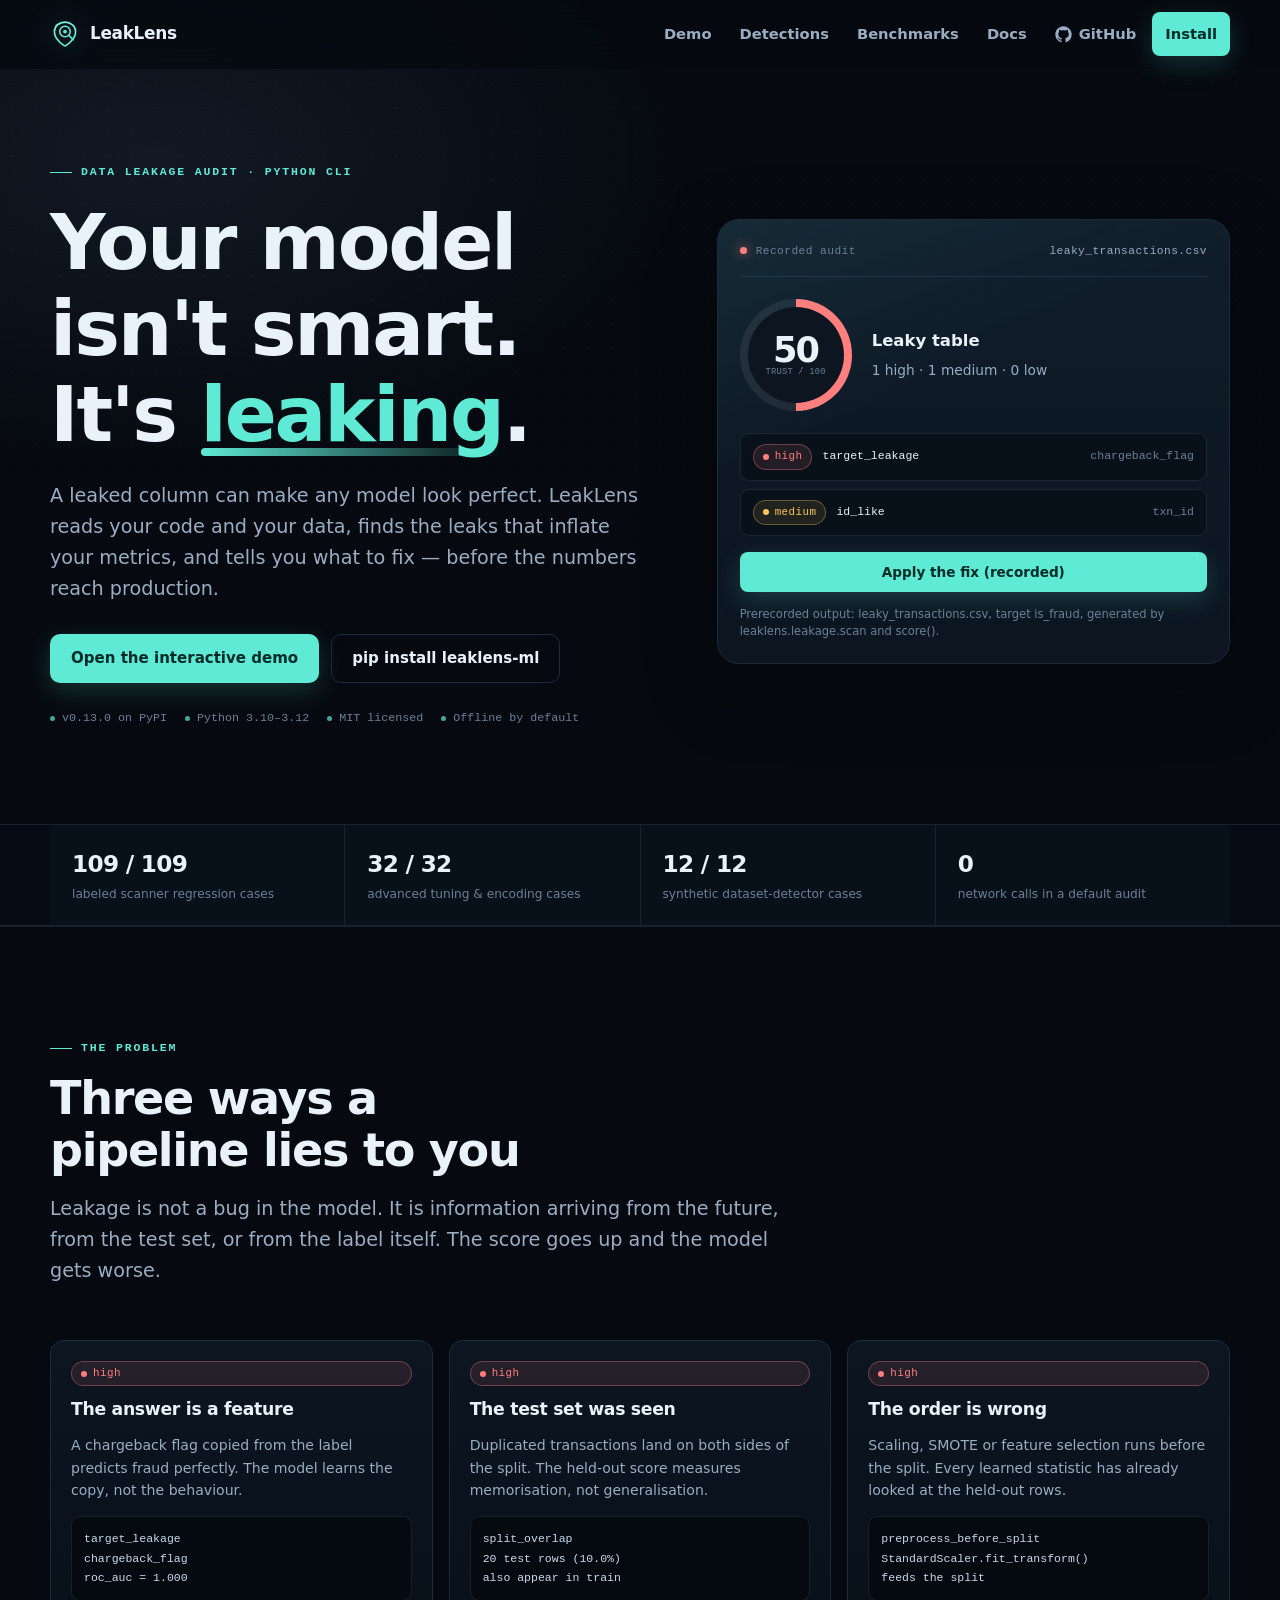
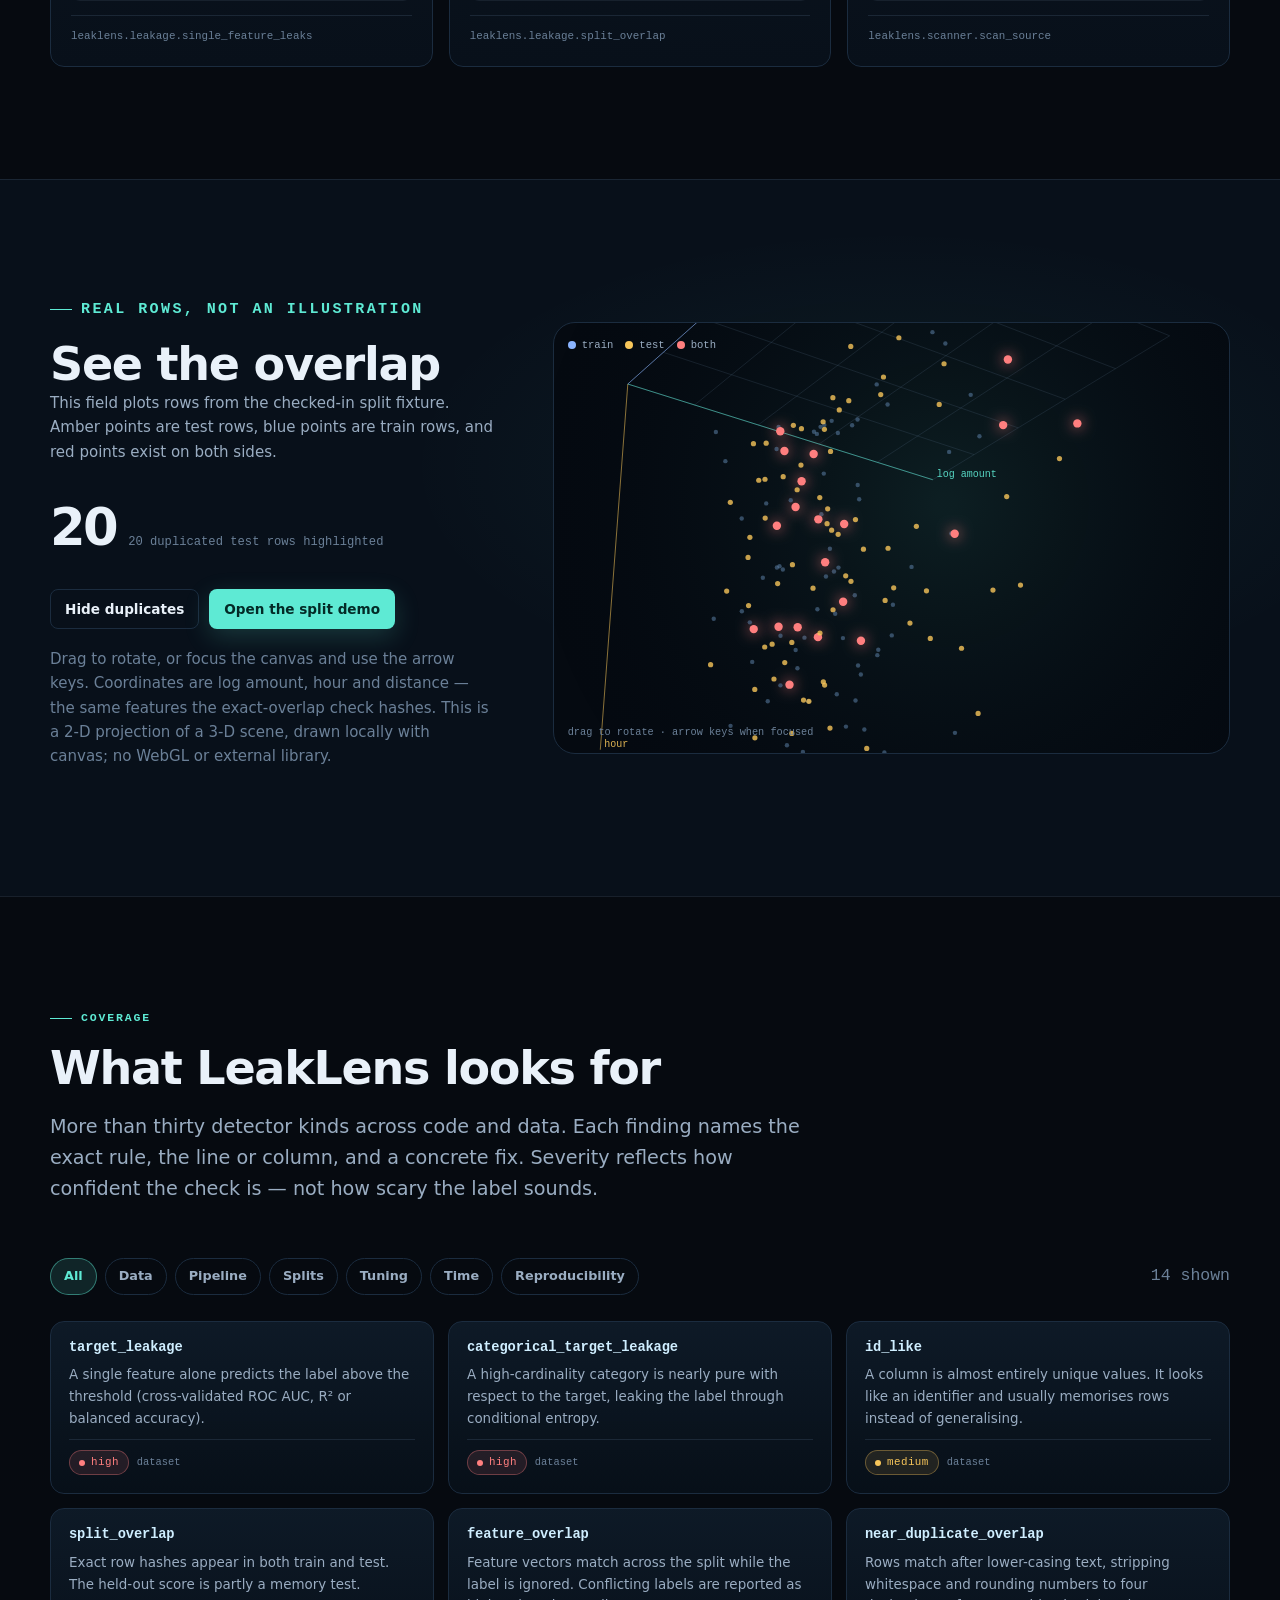
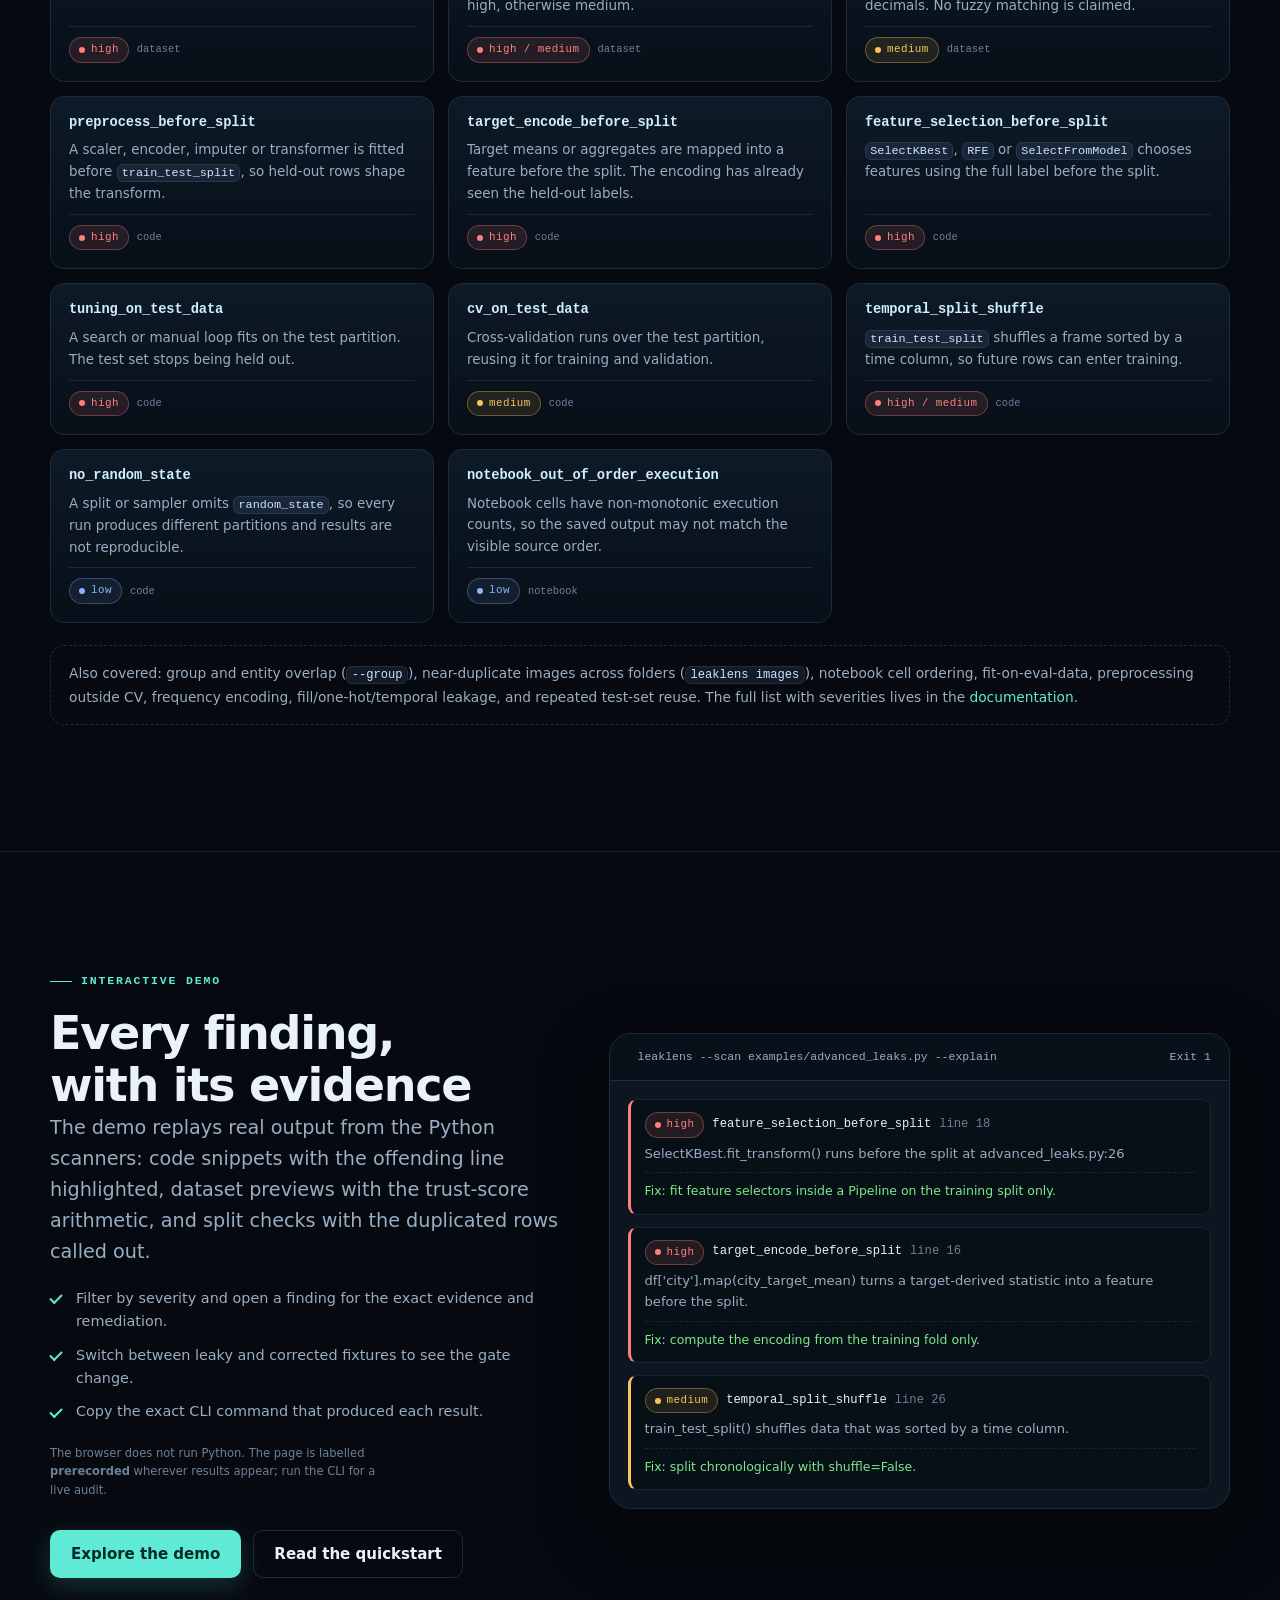
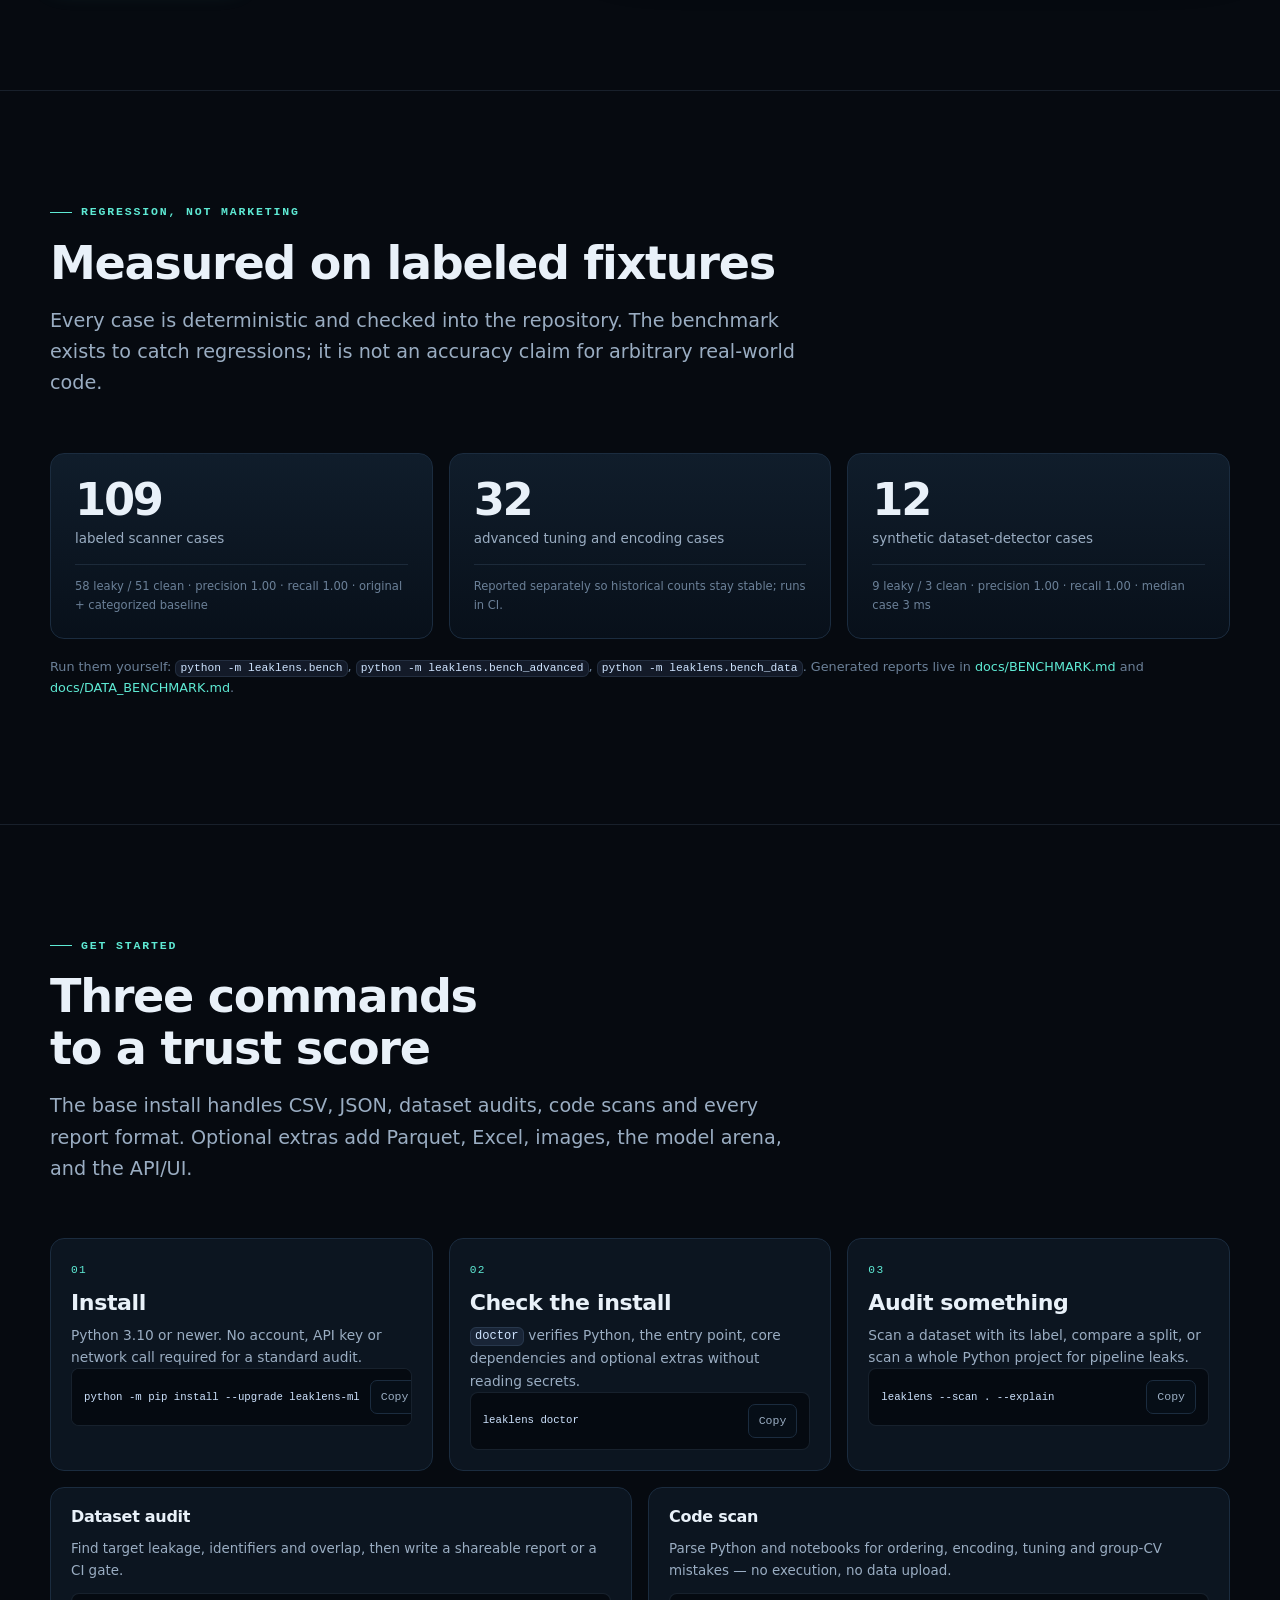
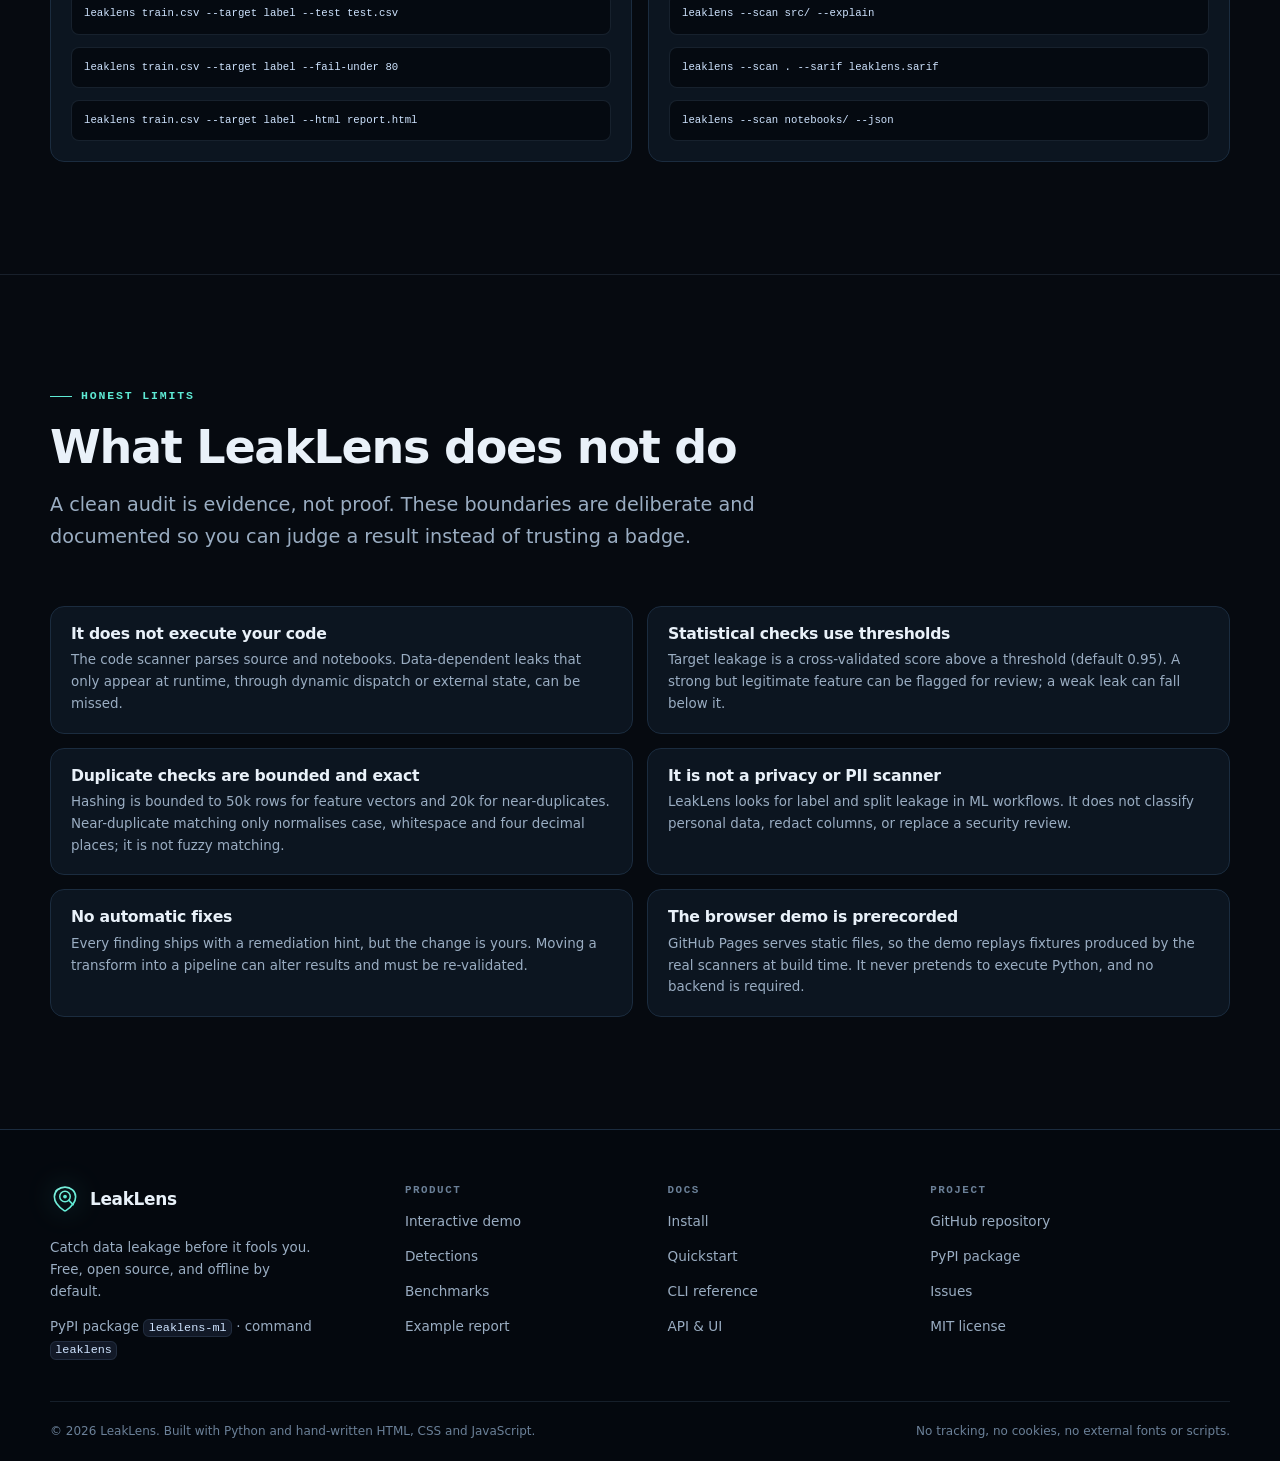
==== docs/index.html @ c812fd10 "Build the 0.14.0 Phase 2 product site and real-output demo Replaces the generated report homepage wi" ====
<!doctype html>
<html lang="en">
<head>
<meta charset="utf-8">
<meta name="viewport" content="width=device-width, initial-scale=1">
<title>LeakLens — catch data leakage before it fools you</title>
<meta name="description" content="LeakLens audits machine-learning code and datasets for data leakage, scores trust from 0 to 100, and gates CI. Free, offline by default, Python 3.10+.">
<meta name="theme-color" content="#060a10">
<link rel="icon" href="assets/favicon.svg" type="image/svg+xml">
<link rel="stylesheet" href="assets/site.css">
<script>document.documentElement.classList.add("js");</script>
</head>
<body>
<a class="skip-link" href="#main">Skip to content</a>

<header class="site-header" data-header>
  <div class="shell header-inner">
    <a class="brand" href="index.html" aria-label="LeakLens home">
      <img class="brand-mark" src="assets/logo.svg" alt="" width="30" height="30">
      LeakLens
    </a>
    <button class="nav-toggle" type="button" data-nav-toggle aria-expanded="false" aria-controls="site-nav" aria-label="Toggle navigation">
      <span></span>
    </button>
    <nav class="site-nav" id="site-nav" aria-label="Primary">
      <a href="demo.html">Demo</a>
      <a href="#detections">Detections</a>
      <a href="#benchmarks">Benchmarks</a>
      <a href="docs.html">Docs</a>
      <a class="nav-github" href="https://github.com/eyadstein/leaklens" rel="noopener">
        <svg viewBox="0 0 24 24" fill="currentColor" aria-hidden="true" focusable="false"><path d="M12 .5C5.65.5.5 5.65.5 12c0 5.08 3.29 9.39 7.86 10.91.58.11.79-.25.79-.56 0-.28-.01-1.02-.02-2-3.2.7-3.88-1.54-3.88-1.54-.52-1.33-1.28-1.68-1.28-1.68-1.05-.72.08-.7.08-.7 1.16.08 1.77 1.19 1.77 1.19 1.03 1.77 2.7 1.26 3.36.96.1-.75.4-1.26.73-1.55-2.55-.29-5.23-1.28-5.23-5.7 0-1.26.45-2.29 1.19-3.1-.12-.29-.52-1.46.11-3.05 0 0 .97-.31 3.18 1.18a11.1 11.1 0 0 1 5.8 0c2.2-1.49 3.17-1.18 3.17-1.18.63 1.59.23 2.76.11 3.05.74.81 1.19 1.84 1.19 3.1 0 4.43-2.69 5.41-5.25 5.69.41.35.78 1.05.78 2.12 0 1.53-.01 2.76-.01 3.14 0 .31.21.67.8.56A11.51 11.51 0 0 0 23.5 12C23.5 5.65 18.35.5 12 .5Z"/></svg>
        GitHub
      </a>
      <a class="button button-small" href="#install">Install</a>
    </nav>
  </div>
</header>

<main id="main">

  <!-- Hero ---------------------------------------------------------------- -->
  <section class="hero">
    <div class="shell hero-grid">
      <div>
        <p class="eyebrow">Data leakage audit · Python CLI</p>
        <h1>Your model isn't smart.<br>It's <span>leaking</span>.</h1>
        <p class="lead">A leaked column can make any model look perfect. LeakLens reads your code and your data, finds the leaks that inflate your metrics, and tells you what to fix — before the numbers reach production.</p>
        <div class="hero-actions">
          <a class="button" href="demo.html">Open the interactive demo</a>
          <button class="button button-secondary" type="button" data-copy="python -m pip install --upgrade leaklens-ml" data-label="Copy install command">pip install leaklens-ml</button>
        </div>
        <ul class="hero-meta">
          <li>v0.13.0 on PyPI</li>
          <li>Python 3.10–3.12</li>
          <li>MIT licensed</li>
          <li>Offline by default</li>
        </ul>
      </div>

      <div class="audit-card reveal" data-audit aria-label="Recorded audit example">
        <div class="audit-top">
          <span class="dot" aria-hidden="true"></span>
          Recorded audit
          <code>leaky_transactions.csv</code>
        </div>
        <div class="score-lockup">
          <div class="score-ring" style="--score:50;--ring-color:var(--danger)" role="img" aria-label="Trust score 50 out of 100">
            <span data-audit-score>50</span>
            <small>TRUST / 100</small>
          </div>
          <div>
            <p class="audit-verdict" data-audit-verdict>Leaky table</p>
            <p class="audit-sub" data-audit-counts>1 high · 1 medium · 0 low</p>
          </div>
        </div>
        <ul class="finding-mini">
          <li><span class="badge badge-high">high</span><span class="kind">target_leakage</span><span class="col">chargeback_flag</span></li>
          <li><span class="badge badge-medium">medium</span><span class="kind">id_like</span><span class="col">txn_id</span></li>
        </ul>
        <button class="button button-small audit-action" type="button" data-audit-toggle aria-pressed="false">Apply the fix (recorded)</button>
        <p class="audit-note" data-audit-note>Prerecorded output: leaky_transactions.csv, target is_fraud, generated by leaklens.leakage.scan and score().</p>
      </div>
    </div>
  </section>

  <!-- Proof strip --------------------------------------------------------- -->
  <div class="proof-strip">
    <div class="shell proof-grid">
      <div><strong>109 / 109</strong><span>labeled scanner regression cases</span></div>
      <div><strong>32 / 32</strong><span>advanced tuning &amp; encoding cases</span></div>
      <div><strong>12 / 12</strong><span>synthetic dataset-detector cases</span></div>
      <div><strong>0</strong><span>network calls in a default audit</span></div>
    </div>
  </div>

  <!-- Why leakage --------------------------------------------------------- -->
  <section class="section" aria-labelledby="why-title">
    <div class="shell">
      <div class="section-head">
        <p class="eyebrow">The problem</p>
        <h2 id="why-title">Three ways a pipeline lies to you</h2>
        <p class="lead">Leakage is not a bug in the model. It is information arriving from the future, from the test set, or from the label itself. The score goes up and the model gets worse.</p>
      </div>
      <div class="leak-grid">
        <article class="leak-card reveal">
          <span class="badge badge-high">high</span>
          <h3>The answer is a feature</h3>
          <p>A chargeback flag copied from the label predicts fraud perfectly. The model learns the copy, not the behaviour.</p>
          <pre><code>target_leakage
chargeback_flag
roc_auc = 1.000</code></pre>
          <div class="finding-line">leaklens.leakage.single_feature_leaks</div>
        </article>
        <article class="leak-card reveal">
          <span class="badge badge-high">high</span>
          <h3>The test set was seen</h3>
          <p>Duplicated transactions land on both sides of the split. The held-out score measures memorisation, not generalisation.</p>
          <pre><code>split_overlap
20 test rows (10.0%)
also appear in train</code></pre>
          <div class="finding-line">leaklens.leakage.split_overlap</div>
        </article>
        <article class="leak-card reveal">
          <span class="badge badge-high">high</span>
          <h3>The order is wrong</h3>
          <p>Scaling, SMOTE or feature selection runs before the split. Every learned statistic has already looked at the held-out rows.</p>
          <pre><code>preprocess_before_split
StandardScaler.fit_transform()
feeds the split</code></pre>
          <div class="finding-line">leaklens.scanner.scan_source</div>
        </article>
      </div>
    </div>
  </section>

  <!-- 3D field ------------------------------------------------------------ -->
  <section class="section field-section" aria-labelledby="field-title">
    <div class="shell field-grid">
      <div class="field-copy">
        <p class="eyebrow">Real rows, not an illustration</p>
        <h2 id="field-title">See the overlap</h2>
        <p class="lead">This field plots rows from the checked-in split fixture. Amber points are test rows, blue points are train rows, and red points exist on both sides.</p>
        <div class="field-readout">
          <strong>20</strong>
          <span data-dup-readout>duplicated test rows highlighted</span>
        </div>
        <div class="field-actions">
          <button class="button button-small button-secondary" type="button" data-dup-toggle aria-pressed="true">Hide duplicates</button>
          <a class="button button-small" href="demo.html#overlap_exact">Open the split demo</a>
        </div>
        <p class="field-caption">Drag to rotate, or focus the canvas and use the arrow keys. Coordinates are log amount, hour and distance — the same features the exact-overlap check hashes. This is a 2-D projection of a 3-D scene, drawn locally with canvas; no WebGL or external library.</p>
      </div>
      <div class="field-panel reveal">
        <div class="field-legend" aria-hidden="true">
          <span><i></i> train</span>
          <span><i class="test"></i> test</span>
          <span><i class="dup"></i> both</span>
        </div>
        <canvas id="leak-canvas" width="640" height="430" tabindex="0" role="img" aria-label="3-D scatter plot of 90 train rows and 90 test rows from the exact-overlap fixture. 20 test rows also appear in train and are highlighted in red."></canvas>
        <p class="canvas-hint">drag to rotate · arrow keys when focused</p>
      </div>
    </div>
  </section>

  <!-- Detections ---------------------------------------------------------- -->
  <section class="section" id="detections" aria-labelledby="detections-title">
    <div class="shell">
      <div class="section-head">
        <p class="eyebrow">Coverage</p>
        <h2 id="detections-title">What LeakLens looks for</h2>
        <p class="lead">More than thirty detector kinds across code and data. Each finding names the exact rule, the line or column, and a concrete fix. Severity reflects how confident the check is — not how scary the label sounds.</p>
      </div>

      <div class="filter-bar">
        <div class="chip-row" role="group" aria-label="Filter detections by category" data-detect-filters>
          <button class="chip" type="button" data-filter="all" aria-pressed="true">All</button>
          <button class="chip" type="button" data-filter="data" aria-pressed="false">Data</button>
          <button class="chip" type="button" data-filter="pipeline" aria-pressed="false">Pipeline</button>
          <button class="chip" type="button" data-filter="splits" aria-pressed="false">Splits</button>
          <button class="chip" type="button" data-filter="tuning" aria-pressed="false">Tuning</button>
          <button class="chip" type="button" data-filter="time" aria-pressed="false">Time</button>
          <button class="chip" type="button" data-filter="repro" aria-pressed="false">Reproducibility</button>
        </div>
        <span class="faint mono" data-detect-count>14 shown</span>
      </div>

      <div class="detection-grid" data-detect-grid>
        <article class="detection-card" data-category="data">
          <h3>target_leakage</h3>
          <p>A single feature alone predicts the label above the threshold (cross-validated ROC AUC, R² or balanced accuracy).</p>
          <div class="card-meta"><span class="badge badge-high">high</span><span>dataset</span></div>
        </article>
        <article class="detection-card" data-category="data">
          <h3>categorical_target_leakage</h3>
          <p>A high-cardinality category is nearly pure with respect to the target, leaking the label through conditional entropy.</p>
          <div class="card-meta"><span class="badge badge-high">high</span><span>dataset</span></div>
        </article>
        <article class="detection-card" data-category="data">
          <h3>id_like</h3>
          <p>A column is almost entirely unique values. It looks like an identifier and usually memorises rows instead of generalising.</p>
          <div class="card-meta"><span class="badge badge-medium">medium</span><span>dataset</span></div>
        </article>
        <article class="detection-card" data-category="splits">
          <h3>split_overlap</h3>
          <p>Exact row hashes appear in both train and test. The held-out score is partly a memory test.</p>
          <div class="card-meta"><span class="badge badge-high">high</span><span>dataset</span></div>
        </article>
        <article class="detection-card" data-category="splits">
          <h3>feature_overlap</h3>
          <p>Feature vectors match across the split while the label is ignored. Conflicting labels are reported as high, otherwise medium.</p>
          <div class="card-meta"><span class="badge badge-high">high / medium</span><span>dataset</span></div>
        </article>
        <article class="detection-card" data-category="splits">
          <h3>near_duplicate_overlap</h3>
          <p>Rows match after lower-casing text, stripping whitespace and rounding numbers to four decimals. No fuzzy matching is claimed.</p>
          <div class="card-meta"><span class="badge badge-medium">medium</span><span>dataset</span></div>
        </article>
        <article class="detection-card" data-category="pipeline">
          <h3>preprocess_before_split</h3>
          <p>A scaler, encoder, imputer or transformer is fitted before <code>train_test_split</code>, so held-out rows shape the transform.</p>
          <div class="card-meta"><span class="badge badge-high">high</span><span>code</span></div>
        </article>
        <article class="detection-card" data-category="pipeline">
          <h3>target_encode_before_split</h3>
          <p>Target means or aggregates are mapped into a feature before the split. The encoding has already seen the held-out labels.</p>
          <div class="card-meta"><span class="badge badge-high">high</span><span>code</span></div>
        </article>
        <article class="detection-card" data-category="pipeline">
          <h3>feature_selection_before_split</h3>
          <p><code>SelectKBest</code>, <code>RFE</code> or <code>SelectFromModel</code> chooses features using the full label before the split.</p>
          <div class="card-meta"><span class="badge badge-high">high</span><span>code</span></div>
        </article>
        <article class="detection-card" data-category="tuning">
          <h3>tuning_on_test_data</h3>
          <p>A search or manual loop fits on the test partition. The test set stops being held out.</p>
          <div class="card-meta"><span class="badge badge-high">high</span><span>code</span></div>
        </article>
        <article class="detection-card" data-category="tuning">
          <h3>cv_on_test_data</h3>
          <p>Cross-validation runs over the test partition, reusing it for training and validation.</p>
          <div class="card-meta"><span class="badge badge-medium">medium</span><span>code</span></div>
        </article>
        <article class="detection-card" data-category="time">
          <h3>temporal_split_shuffle</h3>
          <p><code>train_test_split</code> shuffles a frame sorted by a time column, so future rows can enter training.</p>
          <div class="card-meta"><span class="badge badge-high">high / medium</span><span>code</span></div>
        </article>
        <article class="detection-card" data-category="repro">
          <h3>no_random_state</h3>
          <p>A split or sampler omits <code>random_state</code>, so every run produces different partitions and results are not reproducible.</p>
          <div class="card-meta"><span class="badge badge-low">low</span><span>code</span></div>
        </article>
        <article class="detection-card" data-category="repro">
          <h3>notebook_out_of_order_execution</h3>
          <p>Notebook cells have non-monotonic execution counts, so the saved output may not match the visible source order.</p>
          <div class="card-meta"><span class="badge badge-low">low</span><span>notebook</span></div>
        </article>
      </div>

      <p class="detections-note">Also covered: group and entity overlap (<code>--group</code>), near-duplicate images across folders (<code>leaklens images</code>), notebook cell ordering, fit-on-eval-data, preprocessing outside CV, frequency encoding, fill/one-hot/temporal leakage, and repeated test-set reuse. The full list with severities lives in the <a href="docs.html#detections">documentation</a>.</p>
    </div>
  </section>

  <!-- Demo preview -------------------------------------------------------- -->
  <section class="section" aria-labelledby="demo-title">
    <div class="shell demo-preview">
      <div>
        <p class="eyebrow">Interactive demo</p>
        <h2 id="demo-title">Every finding, with its evidence</h2>
        <p class="lead">The demo replays real output from the Python scanners: code snippets with the offending line highlighted, dataset previews with the trust-score arithmetic, and split checks with the duplicated rows called out.</p>
        <ul class="check-list">
          <li>Filter by severity and open a finding for the exact evidence and remediation.</li>
          <li>Switch between leaky and corrected fixtures to see the gate change.</li>
          <li>Copy the exact CLI command that produced each result.</li>
        </ul>
        <p class="field-caption">The browser does not run Python. The page is labelled <strong>prerecorded</strong> wherever results appear; run the CLI for a live audit.</p>
        <div class="hero-actions">
          <a class="button" href="demo.html">Explore the demo</a>
          <a class="button button-secondary" href="docs.html#quickstart">Read the quickstart</a>
        </div>
      </div>
      <div class="result-card reveal" aria-label="Example scanner output">
        <div class="result-head">
          <span class="dot" aria-hidden="true"></span>
          leaklens --scan examples/advanced_leaks.py --explain
          <span class="spacer"></span>
          <span>Exit 1</span>
        </div>
        <div class="result-body">
          <div class="result-finding">
            <div class="finding-title"><span class="badge badge-high">high</span><span>feature_selection_before_split</span><span class="faint">line 18</span></div>
            <p>SelectKBest.fit_transform() runs before the split at advanced_leaks.py:26</p>
            <div class="fix">Fix: fit feature selectors inside a Pipeline on the training split only.</div>
          </div>
          <div class="result-finding">
            <div class="finding-title"><span class="badge badge-high">high</span><span>target_encode_before_split</span><span class="faint">line 16</span></div>
            <p>df['city'].map(city_target_mean) turns a target-derived statistic into a feature before the split.</p>
            <div class="fix">Fix: compute the encoding from the training fold only.</div>
          </div>
          <div class="result-finding medium">
            <div class="finding-title"><span class="badge badge-medium">medium</span><span>temporal_split_shuffle</span><span class="faint">line 26</span></div>
            <p>train_test_split() shuffles data that was sorted by a time column.</p>
            <div class="fix">Fix: split chronologically with shuffle=False.</div>
          </div>
        </div>
      </div>
    </div>
  </section>

  <!-- Benchmarks ---------------------------------------------------------- -->
  <section class="section" id="benchmarks" aria-labelledby="bench-title">
    <div class="shell">
      <div class="section-head">
        <p class="eyebrow">Regression, not marketing</p>
        <h2 id="bench-title">Measured on labeled fixtures</h2>
        <p class="lead">Every case is deterministic and checked into the repository. The benchmark exists to catch regressions; it is not an accuracy claim for arbitrary real-world code.</p>
      </div>
      <div class="stat-grid">
        <div class="stat-card reveal">
          <strong>109</strong>
          <span>labeled scanner cases</span>
          <small>58 leaky / 51 clean · precision 1.00 · recall 1.00 · original + categorized baseline</small>
        </div>
        <div class="stat-card reveal">
          <strong>32</strong>
          <span>advanced tuning and encoding cases</span>
          <small>Reported separately so historical counts stay stable; runs in CI.</small>
        </div>
        <div class="stat-card reveal">
          <strong>12</strong>
          <span>synthetic dataset-detector cases</span>
          <small>9 leaky / 3 clean · precision 1.00 · recall 1.00 · median case 3 ms</small>
        </div>
      </div>
      <p class="caveat">Run them yourself: <code>python -m leaklens.bench</code>, <code>python -m leaklens.bench_advanced</code>, <code>python -m leaklens.bench_data</code>. Generated reports live in <a href="https://github.com/eyadstein/leaklens/blob/main/docs/BENCHMARK.md" rel="noopener">docs/BENCHMARK.md</a> and <a href="https://github.com/eyadstein/leaklens/blob/main/docs/DATA_BENCHMARK.md" rel="noopener">docs/DATA_BENCHMARK.md</a>.</p>
    </div>
  </section>

  <!-- Install ------------------------------------------------------------- -->
  <section class="section" id="install" aria-labelledby="install-title">
    <div class="shell">
      <div class="section-head">
        <p class="eyebrow">Get started</p>
        <h2 id="install-title">Three commands to a trust score</h2>
        <p class="lead">The base install handles CSV, JSON, dataset audits, code scans and every report format. Optional extras add Parquet, Excel, images, the model arena, and the API/UI.</p>
      </div>
      <div class="steps">
        <div class="step">
          <h3>Install</h3>
          <p>Python 3.10 or newer. No account, API key or network call required for a standard audit.</p>
          <div class="code-line"><code>python -m pip install --upgrade leaklens-ml</code><button class="copy-button" type="button" data-copy="python -m pip install --upgrade leaklens-ml">Copy</button></div>
        </div>
        <div class="step">
          <h3>Check the install</h3>
          <p><code>doctor</code> verifies Python, the entry point, core dependencies and optional extras without reading secrets.</p>
          <div class="code-line"><code>leaklens doctor</code><button class="copy-button" type="button" data-copy="leaklens doctor">Copy</button></div>
        </div>
        <div class="step">
          <h3>Audit something</h3>
          <p>Scan a dataset with its label, compare a split, or scan a whole Python project for pipeline leaks.</p>
          <div class="code-line"><code>leaklens --scan . --explain</code><button class="copy-button" type="button" data-copy="leaklens --scan . --explain">Copy</button></div>
        </div>
      </div>

      <div class="install-grid" style="margin-top:16px">
        <div class="install-card">
          <h3>Dataset audit</h3>
          <p>Find target leakage, identifiers and overlap, then write a shareable report or a CI gate.</p>
          <div class="code-line"><code>leaklens train.csv --target label --test test.csv</code></div>
          <div class="code-line"><code>leaklens train.csv --target label --fail-under 80</code></div>
          <div class="code-line"><code>leaklens train.csv --target label --html report.html</code></div>
        </div>
        <div class="install-card">
          <h3>Code scan</h3>
          <p>Parse Python and notebooks for ordering, encoding, tuning and group-CV mistakes — no execution, no data upload.</p>
          <div class="code-line"><code>leaklens --scan src/ --explain</code></div>
          <div class="code-line"><code>leaklens --scan . --sarif leaklens.sarif</code></div>
          <div class="code-line"><code>leaklens --scan notebooks/ --json</code></div>
        </div>
      </div>
    </div>
  </section>

  <!-- Limitations --------------------------------------------------------- -->
  <section class="section" aria-labelledby="limits-title">
    <div class="shell">
      <div class="section-head">
        <p class="eyebrow">Honest limits</p>
        <h2 id="limits-title">What LeakLens does not do</h2>
        <p class="lead">A clean audit is evidence, not proof. These boundaries are deliberate and documented so you can judge a result instead of trusting a badge.</p>
      </div>
      <div class="limit-grid">
        <article class="limit">
          <h3>It does not execute your code</h3>
          <p>The code scanner parses source and notebooks. Data-dependent leaks that only appear at runtime, through dynamic dispatch or external state, can be missed.</p>
        </article>
        <article class="limit">
          <h3>Statistical checks use thresholds</h3>
          <p>Target leakage is a cross-validated score above a threshold (default 0.95). A strong but legitimate feature can be flagged for review; a weak leak can fall below it.</p>
        </article>
        <article class="limit">
          <h3>Duplicate checks are bounded and exact</h3>
          <p>Hashing is bounded to 50k rows for feature vectors and 20k for near-duplicates. Near-duplicate matching only normalises case, whitespace and four decimal places; it is not fuzzy matching.</p>
        </article>
        <article class="limit">
          <h3>It is not a privacy or PII scanner</h3>
          <p>LeakLens looks for label and split leakage in ML workflows. It does not classify personal data, redact columns, or replace a security review.</p>
        </article>
        <article class="limit">
          <h3>No automatic fixes</h3>
          <p>Every finding ships with a remediation hint, but the change is yours. Moving a transform into a pipeline can alter results and must be re-validated.</p>
        </article>
        <article class="limit">
          <h3>The browser demo is prerecorded</h3>
          <p>GitHub Pages serves static files, so the demo replays fixtures produced by the real scanners at build time. It never pretends to execute Python, and no backend is required.</p>
        </article>
      </div>
    </div>
  </section>

</main>

<footer class="site-footer">
  <div class="shell">
    <div class="footer-grid">
      <div class="footer-brand">
        <a class="brand" href="index.html" aria-label="LeakLens home">
          <img class="brand-mark" src="assets/logo.svg" alt="" width="30" height="30">
          LeakLens
        </a>
        <p>Catch data leakage before it fools you. Free, open source, and offline by default.</p>
        <p class="footer-note">PyPI package <code>leaklens-ml</code> · command <code>leaklens</code></p>
      </div>
      <div class="footer-col">
        <h3>Product</h3>
        <ul>
          <li><a href="demo.html">Interactive demo</a></li>
          <li><a href="index.html#detections">Detections</a></li>
          <li><a href="index.html#benchmarks">Benchmarks</a></li>
          <li><a href="report.html">Example report</a></li>
        </ul>
      </div>
      <div class="footer-col">
        <h3>Docs</h3>
        <ul>
          <li><a href="docs.html#install">Install</a></li>
          <li><a href="docs.html#quickstart">Quickstart</a></li>
          <li><a href="docs.html#cli">CLI reference</a></li>
          <li><a href="docs.html#api">API &amp; UI</a></li>
        </ul>
      </div>
      <div class="footer-col">
        <h3>Project</h3>
        <ul>
          <li><a href="https://github.com/eyadstein/leaklens" rel="noopener">GitHub repository</a></li>
          <li><a href="https://pypi.org/project/leaklens-ml/" rel="noopener">PyPI package</a></li>
          <li><a href="https://github.com/eyadstein/leaklens/issues" rel="noopener">Issues</a></li>
          <li><a href="https://github.com/eyadstein/leaklens/blob/main/LICENSE" rel="noopener">MIT license</a></li>
        </ul>
      </div>
    </div>
    <div class="footer-base">
      <p>© 2026 LeakLens. Built with Python and hand-written HTML, CSS and JavaScript.</p>
      <p>No tracking, no cookies, no external fonts or scripts.</p>
    </div>
  </div>
</footer>

<script type="module" src="assets/hero3d.js"></script>
<script src="assets/site.js" defer></script>
<script>
  (() => {
    const grid = document.querySelector("[data-detect-grid]");
    const buttons = [...document.querySelectorAll("[data-detect-filters] .chip")];
    const count = document.querySelector("[data-detect-count]");
    if (!grid || !buttons.length) return;
    const cards = [...grid.querySelectorAll("[data-category]")];
    const apply = (filter) => {
      let shown = 0;
      for (const card of cards) {
        const match = filter === "all" || card.dataset.category === filter;
        card.hidden = !match;
        if (match) shown += 1;
      }
      buttons.forEach((button) => {
        button.setAttribute("aria-pressed", String(button.dataset.filter === filter));
      });
      if (count) count.textContent = `${shown} shown`;
    };
    buttons.forEach((button) => {
      button.addEventListener("click", () => apply(button.dataset.filter));
    });
  })();
</script>
</body>
</html>
---- docs/assets/site.css ----
/* LeakLens site styles — hand-written, no build step, no external assets. */
:root {
  color-scheme: dark;
  --ink: #060a10;
  --ink-2: #08101a;
  --panel: #0c1520;
  --panel-2: #101d2b;
  --panel-3: #142334;
  --line: #1b2c3f;
  --line-soft: rgba(133, 171, 209, 0.14);
  --text: #e9f1f9;
  --muted: #9aadc2;
  --faint: #6b8098;
  --accent: #5eead4;
  --accent-ink: #032b27;
  --accent-soft: rgba(94, 234, 212, 0.12);
  --blue: #8ab4ff;
  --danger: #ff7f7f;
  --danger-soft: rgba(255, 127, 127, 0.11);
  --warn: #f7c65a;
  --warn-soft: rgba(247, 198, 90, 0.1);
  --safe: #7ee787;
  --safe-soft: rgba(126, 231, 135, 0.1);
  --sans: "Segoe UI", system-ui, -apple-system, "Helvetica Neue", Arial, sans-serif;
  --mono: "Cascadia Code", "SFMono-Regular", Consolas, "Liberation Mono", monospace;
  --radius-lg: 22px;
  --radius: 14px;
  --radius-sm: 9px;
  --shadow: 0 24px 70px rgba(0, 0, 0, 0.38);
  --shell: min(1180px, calc(100% - 48px));
  --header-h: 68px;
}

*,
*::before,
*::after {
  box-sizing: border-box;
}

html {
  scroll-behavior: smooth;
  scroll-padding-top: calc(var(--header-h) + 22px);
}

body {
  margin: 0;
  background:
    radial-gradient(1100px 620px at 78% -8%, rgba(94, 234, 212, 0.1), transparent 62%),
    radial-gradient(900px 520px at 12% 2%, rgba(138, 180, 255, 0.09), transparent 60%),
    var(--ink);
  color: var(--text);
  font-family: var(--sans);
  font-size: 16.5px;
  line-height: 1.62;
  text-rendering: optimizeLegibility;
  -webkit-font-smoothing: antialiased;
}

body::before {
  content: "";
  position: fixed;
  inset: 0;
  pointer-events: none;
  z-index: -1;
  background-image: radial-gradient(rgba(255, 255, 255, 0.035) 1px, transparent 1px);
  background-size: 24px 24px;
  mask-image: linear-gradient(to bottom, rgba(0, 0, 0, 0.8), transparent 80%);
}

::selection {
  background: var(--accent);
  color: var(--accent-ink);
}

img,
svg,
canvas {
  max-width: 100%;
}

a {
  color: var(--accent);
  text-decoration: none;
  text-underline-offset: 3px;
}

a:hover {
  text-decoration: underline;
}

p,
ul,
ol {
  margin: 0 0 1em;
}

h1,
h2,
h3,
h4 {
  margin: 0;
  line-height: 1.12;
  letter-spacing: -0.028em;
  text-wrap: balance;
  font-weight: 680;
}

h1 {
  font-size: clamp(2.7rem, 6vw, 4.9rem);
}

h2 {
  font-size: clamp(1.9rem, 3.6vw, 2.9rem);
}

h3 {
  font-size: clamp(1.16rem, 1.8vw, 1.38rem);
  letter-spacing: -0.018em;
}

h4 {
  font-size: 1rem;
  letter-spacing: -0.01em;
}

code,
pre,
kbd {
  font-family: var(--mono);
}

code {
  font-size: 0.88em;
  background: rgba(138, 180, 255, 0.1);
  border: 1px solid var(--line-soft);
  border-radius: 6px;
  padding: 0.1em 0.36em;
  color: #cfe4ff;
}

pre {
  margin: 0;
  overflow: auto;
  font-size: 0.84rem;
  line-height: 1.7;
}

pre code {
  background: none;
  border: 0;
  padding: 0;
  color: inherit;
  font-size: inherit;
}

:focus-visible {
  outline: 2px solid var(--accent);
  outline-offset: 3px;
  border-radius: 4px;
}

.skip-link {
  position: fixed;
  top: 10px;
  left: 10px;
  z-index: 200;
  padding: 10px 16px;
  background: var(--accent);
  color: var(--accent-ink);
  border-radius: 8px;
  font-weight: 700;
  transform: translateY(-160%);
  transition: transform 160ms ease;
}

.skip-link:focus {
  transform: translateY(0);
}

.shell {
  width: var(--shell);
  margin-inline: auto;
}

.mono {
  font-family: var(--mono);
}

.muted {
  color: var(--muted);
}

.faint {
  color: var(--faint);
}

.eyebrow {
  display: inline-flex;
  align-items: center;
  gap: 9px;
  margin: 0 0 18px;
  color: var(--accent);
  font-family: var(--mono);
  font-size: 0.72rem;
  font-weight: 600;
  letter-spacing: 0.16em;
  text-transform: uppercase;
}

.eyebrow::before {
  content: "";
  width: 22px;
  height: 1px;
  background: currentColor;
}

.lead {
  font-size: clamp(1.06rem, 1.5vw, 1.24rem);
  color: var(--muted);
  max-width: 62ch;
}

.section-head {
  display: grid;
  gap: 16px;
  max-width: 760px;
  margin-bottom: clamp(32px, 5vw, 54px);
}

.section-head p {
  margin: 0;
}

.section {
  padding-block: clamp(64px, 9vw, 112px);
  border-top: 1px solid var(--line-soft);
}

.section-tight {
  padding-block: clamp(46px, 6vw, 76px);
}

/* Header ------------------------------------------------------------------ */
.site-header {
  position: sticky;
  top: 0;
  z-index: 100;
  background: rgba(6, 10, 16, 0.78);
  border-bottom: 1px solid transparent;
  backdrop-filter: blur(14px);
  transition: border-color 180ms ease, background 180ms ease;
}

.site-header.is-scrolled {
  border-bottom-color: var(--line);
  background: rgba(6, 10, 16, 0.94);
}

.header-inner {
  min-height: var(--header-h);
  display: flex;
  align-items: center;
  gap: 26px;
}

.brand {
  display: inline-flex;
  align-items: center;
  gap: 10px;
  color: var(--text);
  font-weight: 720;
  font-size: 1.06rem;
  letter-spacing: -0.02em;
  text-decoration: none;
  flex: none;
}

.brand:hover {
  text-decoration: none;
}

.brand-mark {
  width: 30px;
  height: 30px;
  color: var(--accent);
  filter: drop-shadow(0 0 14px rgba(94, 234, 212, 0.35));
}

.brand-beta {
  font-family: var(--mono);
  font-size: 0.6rem;
  color: var(--faint);
  border: 1px solid var(--line);
  border-radius: 999px;
  padding: 2px 7px;
  letter-spacing: 0.05em;
}

.site-nav {
  margin-left: auto;
  display: flex;
  align-items: center;
  gap: 4px;
}

.site-nav a {
  color: var(--muted);
  text-decoration: none;
  font-size: 0.92rem;
  font-weight: 560;
  padding: 9px 12px;
  border-radius: 8px;
  transition: color 140ms ease, background 140ms ease;
}

.site-nav a:hover {
  color: var(--text);
  background: rgba(255, 255, 255, 0.05);
  text-decoration: none;
}

.site-nav a[aria-current="page"] {
  color: var(--text);
}

.site-nav a.button {
  color: var(--accent-ink);
}

.site-nav a.button:hover {
  color: var(--accent-ink);
  background: #7df0dd;
}

.site-nav .nav-github {
  display: inline-flex;
  align-items: center;
  gap: 7px;
}

.site-nav .nav-github svg {
  width: 17px;
  height: 17px;
}

.nav-toggle {
  display: none;
  margin-left: auto;
  width: 44px;
  height: 44px;
  border: 1px solid var(--line);
  border-radius: 10px;
  background: var(--panel);
  color: var(--text);
  cursor: pointer;
  align-items: center;
  justify-content: center;
}

.nav-toggle span,
.nav-toggle span::before,
.nav-toggle span::after {
  display: block;
  width: 18px;
  height: 1.5px;
  background: currentColor;
  content: "";
  position: relative;
  transition: transform 180ms ease, opacity 180ms ease;
}

.nav-toggle span::before {
  position: absolute;
  top: -6px;
}

.nav-toggle span::after {
  position: absolute;
  top: 6px;
}

.nav-toggle[aria-expanded="true"] span {
  background: transparent;
}

.nav-toggle[aria-expanded="true"] span::before {
  top: 0;
  transform: rotate(45deg);
}

.nav-toggle[aria-expanded="true"] span::after {
  top: 0;
  transform: rotate(-45deg);
}

/* Buttons ----------------------------------------------------------------- */
.button {
  display: inline-flex;
  align-items: center;
  justify-content: center;
  gap: 9px;
  min-height: 46px;
  padding: 11px 20px;
  border-radius: 10px;
  border: 1px solid transparent;
  background: var(--accent);
  color: var(--accent-ink);
  font: inherit;
  font-size: 0.94rem;
  font-weight: 680;
  text-decoration: none;
  cursor: pointer;
  transition: transform 150ms ease, box-shadow 150ms ease, background 150ms ease;
  box-shadow: 0 8px 26px rgba(94, 234, 212, 0.18);
}

.button:hover {
  text-decoration: none;
  transform: translateY(-1px);
  background: #7df0dd;
  box-shadow: 0 12px 34px rgba(94, 234, 212, 0.24);
}

.button:active {
  transform: translateY(0);
}

.button-secondary {
  background: transparent;
  color: var(--text);
  border-color: var(--line);
  box-shadow: none;
}

.button-secondary:hover {
  background: rgba(255, 255, 255, 0.05);
  box-shadow: none;
  border-color: #2b4159;
}

.button-small {
  min-height: 38px;
  padding: 8px 14px;
  font-size: 0.85rem;
  border-radius: 8px;
}

.button-ghost {
  min-height: 38px;
  padding: 7px 12px;
  background: transparent;
  border-color: var(--line);
  color: var(--muted);
  box-shadow: none;
  font-size: 0.82rem;
}

.button-ghost:hover {
  color: var(--text);
  background: rgba(255, 255, 255, 0.05);
  box-shadow: none;
}

.button svg {
  width: 17px;
  height: 17px;
}

.copy-button {
  display: inline-flex;
  align-items: center;
  gap: 7px;
  min-height: 34px;
  padding: 6px 10px;
  border-radius: 7px;
  border: 1px solid var(--line);
  background: rgba(8, 16, 26, 0.7);
  color: var(--muted);
  font: inherit;
  font-family: var(--mono);
  font-size: 0.72rem;
  cursor: pointer;
}

.copy-button:hover {
  color: var(--text);
  border-color: #2b4159;
}

.copy-button svg {
  width: 14px;
  height: 14px;
}

/* Badges and chips -------------------------------------------------------- */
.badge {
  display: inline-flex;
  align-items: center;
  gap: 6px;
  padding: 3px 9px;
  border-radius: 999px;
  border: 1px solid var(--line);
  background: var(--panel);
  color: var(--muted);
  font-family: var(--mono);
  font-size: 0.68rem;
  letter-spacing: 0.04em;
  white-space: nowrap;
}

.badge::before {
  content: "";
  width: 6px;
  height: 6px;
  border-radius: 50%;
  background: currentColor;
}

.badge-high {
  color: var(--danger);
  border-color: rgba(255, 127, 127, 0.35);
  background: var(--danger-soft);
}

.badge-medium {
  color: var(--warn);
  border-color: rgba(247, 198, 90, 0.35);
  background: var(--warn-soft);
}

.badge-low {
  color: var(--blue);
  border-color: rgba(138, 180, 255, 0.3);
  background: rgba(138, 180, 255, 0.09);
}

.badge-safe {
  color: var(--safe);
  border-color: rgba(126, 231, 135, 0.32);
  background: var(--safe-soft);
}

.chip-row {
  display: flex;
  flex-wrap: wrap;
  gap: 8px;
}

.chip {
  min-height: 36px;
  padding: 7px 13px;
  border-radius: 999px;
  border: 1px solid var(--line);
  background: transparent;
  color: var(--muted);
  font: inherit;
  font-size: 0.8rem;
  font-weight: 560;
  cursor: pointer;
}

.chip:hover {
  color: var(--text);
  border-color: #2b4159;
}

.chip[aria-pressed="true"] {
  background: var(--accent-soft);
  border-color: rgba(94, 234, 212, 0.45);
  color: var(--accent);
}

/* Hero -------------------------------------------------------------------- */
.hero {
  padding-block: clamp(46px, 7vw, 86px) clamp(56px, 8vw, 96px);
  overflow: clip;
}

.hero-grid {
  display: grid;
  grid-template-columns: minmax(0, 1.08fr) minmax(0, 0.92fr);
  gap: clamp(32px, 5vw, 70px);
  align-items: center;
}

.hero h1 span {
  color: var(--accent);
  position: relative;
  white-space: nowrap;
}

.hero h1 span::after {
  content: "";
  position: absolute;
  left: 0;
  right: 0;
  bottom: 0.04em;
  height: 0.1em;
  background: linear-gradient(90deg, var(--accent), rgba(94, 234, 212, 0));
  border-radius: 999px;
}

.hero .lead {
  margin-top: 22px;
}

.hero-actions {
  display: flex;
  flex-wrap: wrap;
  gap: 12px;
  margin-top: 30px;
  align-items: center;
}

.hero-meta {
  display: flex;
  flex-wrap: wrap;
  gap: 8px 18px;
  margin: 26px 0 0;
  padding: 0;
  list-style: none;
  color: var(--faint);
  font-family: var(--mono);
  font-size: 0.73rem;
}

.hero-meta li {
  display: inline-flex;
  align-items: center;
  gap: 7px;
}

.hero-meta li::before {
  content: "";
  width: 5px;
  height: 5px;
  border-radius: 50%;
  background: var(--accent);
  opacity: 0.7;
}

/* Audit card -------------------------------------------------------------- */
.audit-card {
  position: relative;
  padding: 22px;
  border: 1px solid var(--line);
  border-radius: var(--radius-lg);
  background:
    linear-gradient(155deg, rgba(94, 234, 212, 0.07), transparent 38%),
    linear-gradient(180deg, var(--panel-2), var(--panel));
  box-shadow: var(--shadow);
  overflow: hidden;
}

.audit-card::after {
  content: "";
  position: absolute;
  inset: 0;
  pointer-events: none;
  background: linear-gradient(90deg, transparent, rgba(94, 234, 212, 0.06), transparent);
  transform: translateX(-100%);
  animation: scan-sweep 7s ease-in-out infinite;
}

@keyframes scan-sweep {
  0%,
  55% {
    transform: translateX(-100%);
  }
  85%,
  100% {
    transform: translateX(100%);
  }
}

.audit-top {
  display: flex;
  align-items: center;
  gap: 9px;
  color: var(--faint);
  font-family: var(--mono);
  font-size: 0.7rem;
  letter-spacing: 0.04em;
  padding-bottom: 16px;
  border-bottom: 1px solid var(--line-soft);
}

.audit-top .dot {
  width: 7px;
  height: 7px;
  border-radius: 50%;
  background: var(--danger);
  box-shadow: 0 0 12px rgba(255, 127, 127, 0.8);
}

.audit-top code {
  margin-left: auto;
  background: none;
  border: 0;
  padding: 0;
  color: var(--muted);
  font-size: 0.7rem;
}

.score-lockup {
  display: flex;
  align-items: center;
  gap: 20px;
  padding-block: 22px;
}

.score-ring {
  --score: 50;
  --ring-color: var(--danger);
  width: 112px;
  height: 112px;
  flex: none;
  border-radius: 50%;
  display: flex;
  flex-direction: column;
  align-items: center;
  justify-content: center;
  gap: 2px;
  line-height: 1;
  background: conic-gradient(
    var(--ring-color) calc(var(--score) * 1%),
    rgba(255, 255, 255, 0.07) 0
  );
  position: relative;
  transition: background 320ms ease;
}

.score-ring::before {
  content: "";
  position: absolute;
  inset: 8px;
  border-radius: 50%;
  background: var(--panel);
}

.score-ring span {
  position: relative;
  font-size: 2.2rem;
  font-weight: 740;
  letter-spacing: -0.05em;
  line-height: 0.95;
}

.score-ring small {
  position: relative;
  display: block;
  text-align: center;
  color: var(--faint);
  font-size: 0.55rem;
  font-family: var(--mono);
  letter-spacing: 0.02em;
}

.audit-verdict {
  font-weight: 680;
  margin: 0 0 4px;
}

.audit-sub {
  margin: 0;
  color: var(--muted);
  font-size: 0.86rem;
}

.finding-mini {
  list-style: none;
  margin: 0;
  padding: 0;
  display: grid;
  gap: 8px;
}

.finding-mini li {
  display: flex;
  align-items: center;
  gap: 10px;
  padding: 10px 12px;
  border: 1px solid var(--line-soft);
  border-radius: 9px;
  background: rgba(4, 9, 15, 0.45);
  font-family: var(--mono);
  font-size: 0.72rem;
  color: var(--muted);
  transition: opacity 240ms ease, transform 240ms ease;
}

.finding-mini li .kind {
  color: var(--text);
}

.finding-mini li .col {
  margin-left: auto;
  color: var(--faint);
}

.audit-card.is-fixed .finding-mini li {
  opacity: 0.35;
  text-decoration: line-through;
}

.audit-card.is-fixed {
  --ring-color: var(--safe);
}

.audit-action {
  margin-top: 16px;
  width: 100%;
}

.audit-note {
  margin: 14px 0 0;
  color: var(--faint);
  font-size: 0.72rem;
  line-height: 1.5;
}

.audit-note.is-safe {
  color: var(--safe);
}

/* Proof strip ------------------------------------------------------------- */
.proof-strip {
  border-block: 1px solid var(--line-soft);
  background: rgba(8, 16, 26, 0.55);
}

.proof-grid {
  display: grid;
  grid-template-columns: repeat(4, minmax(0, 1fr));
  gap: 1px;
  background: var(--line-soft);
}

.proof-grid div {
  background: var(--ink-2);
  padding: 20px 22px;
  display: grid;
  gap: 3px;
}

.proof-grid strong {
  font-size: 1.45rem;
  letter-spacing: -0.03em;
}

.proof-grid span {
  color: var(--faint);
  font-size: 0.76rem;
}

/* Narrative cards --------------------------------------------------------- */
.leak-grid {
  display: grid;
  grid-template-columns: repeat(3, minmax(0, 1fr));
  gap: 16px;
}

.leak-card {
  border: 1px solid var(--line);
  border-radius: var(--radius);
  background: linear-gradient(180deg, var(--panel), var(--ink-2));
  padding: 20px;
  display: flex;
  flex-direction: column;
  gap: 14px;
  min-height: 100%;
}

.leak-card h3 {
  font-size: 1.08rem;
}

.leak-card p {
  margin: 0;
  color: var(--muted);
  font-size: 0.88rem;
}

.leak-card pre {
  background: #050a11;
  border: 1px solid var(--line-soft);
  border-radius: 9px;
  padding: 12px;
  color: #c8d9ec;
  font-size: 0.72rem;
}

.leak-card .finding-line {
  margin-top: auto;
  display: flex;
  align-items: center;
  gap: 8px;
  padding-top: 12px;
  border-top: 1px solid var(--line-soft);
  font-family: var(--mono);
  font-size: 0.68rem;
  color: var(--faint);
}

/* 3D field ---------------------------------------------------------------- */
.field-section {
  background:
    radial-gradient(700px 340px at 70% 40%, rgba(94, 234, 212, 0.06), transparent 70%),
    var(--ink-2);
}

.field-grid {
  display: grid;
  grid-template-columns: minmax(0, 0.8fr) minmax(0, 1.2fr);
  gap: clamp(28px, 4vw, 56px);
  align-items: center;
}

.field-panel {
  position: relative;
  border: 1px solid var(--line);
  border-radius: var(--radius-lg);
  background: #050a11;
  overflow: hidden;
  min-height: 430px;
}

#leak-canvas {
  display: block;
  width: 100%;
  height: 430px;
  cursor: grab;
  touch-action: pan-y;
}

#leak-canvas:active {
  cursor: grabbing;
}

.field-panel .canvas-hint {
  position: absolute;
  left: 14px;
  bottom: 12px;
  margin: 0;
  color: var(--faint);
  font-family: var(--mono);
  font-size: 0.64rem;
  pointer-events: none;
}

.field-legend {
  position: absolute;
  top: 14px;
  left: 14px;
  display: flex;
  flex-wrap: wrap;
  gap: 12px;
  font-family: var(--mono);
  font-size: 0.66rem;
  color: var(--muted);
}

.field-legend span {
  display: inline-flex;
  align-items: center;
  gap: 6px;
}

.field-legend i {
  width: 8px;
  height: 8px;
  border-radius: 50%;
  background: var(--blue);
}

.field-legend .test {
  background: var(--warn);
}

.field-legend .dup {
  background: var(--danger);
}

.field-readout {
  display: flex;
  align-items: baseline;
  gap: 12px;
  margin: 22px 0 8px;
}

.field-readout strong {
  font-size: clamp(2.2rem, 4vw, 3.2rem);
  letter-spacing: -0.05em;
}

.field-readout span {
  color: var(--faint);
  font-family: var(--mono);
  font-size: 0.76rem;
}

.field-copy p {
  font-size: 0.94rem;
}

.field-actions {
  display: flex;
  flex-wrap: wrap;
  gap: 10px;
  margin-top: 20px;
}

.field-caption {
  color: var(--faint);
  font-size: 0.72rem;
  margin-top: 18px;
  max-width: 46ch;
}

.check-list {
  margin: 20px 0;
  padding: 0;
  list-style: none;
  display: grid;
  gap: 10px;
}

.check-list li {
  position: relative;
  padding-left: 26px;
  color: var(--muted);
  font-size: 0.9rem;
}

.check-list li::before {
  content: "";
  position: absolute;
  left: 0;
  top: 0.5em;
  width: 12px;
  height: 7px;
  border-left: 2px solid var(--accent);
  border-bottom: 2px solid var(--accent);
  transform: rotate(-45deg);
}

/* Detections gallery ------------------------------------------------------ */
.filter-bar {
  display: flex;
  flex-wrap: wrap;
  gap: 10px;
  align-items: center;
  justify-content: space-between;
  margin-bottom: 26px;
}

.detection-grid {
  display: grid;
  grid-template-columns: repeat(3, minmax(0, 1fr));
  gap: 14px;
}

.detection-card {
  border: 1px solid var(--line);
  border-radius: var(--radius);
  background: linear-gradient(180deg, rgba(16, 29, 43, 0.85), rgba(8, 16, 26, 0.9));
  padding: 18px;
  display: flex;
  flex-direction: column;
  gap: 9px;
  transition: border-color 160ms ease, transform 160ms ease, opacity 160ms ease;
}

.detection-card:hover {
  border-color: #2b4159;
  transform: translateY(-2px);
}

.detection-card[hidden] {
  display: none;
}

.detection-card h3 {
  font-family: var(--mono);
  font-size: 0.86rem;
  letter-spacing: -0.01em;
  color: #cfeeff;
  font-weight: 560;
}

.detection-card p {
  margin: 0;
  color: var(--muted);
  font-size: 0.84rem;
}

.detection-card .card-meta {
  margin-top: auto;
  display: flex;
  flex-wrap: wrap;
  align-items: center;
  gap: 8px;
  padding-top: 10px;
  border-top: 1px solid var(--line-soft);
  color: var(--faint);
  font-family: var(--mono);
  font-size: 0.65rem;
}

.detections-note {
  margin-top: 22px;
  padding: 16px 18px;
  border: 1px dashed var(--line);
  border-radius: var(--radius);
  color: var(--muted);
  font-size: 0.86rem;
}

/* Demo preview ------------------------------------------------------------ */
.demo-preview {
  display: grid;
  grid-template-columns: minmax(0, 0.9fr) minmax(0, 1.1fr);
  gap: clamp(26px, 4vw, 50px);
  align-items: center;
}

.result-card {
  border: 1px solid var(--line);
  border-radius: var(--radius-lg);
  background: var(--panel);
  overflow: hidden;
  box-shadow: var(--shadow);
}

.result-head {
  display: flex;
  align-items: center;
  gap: 10px;
  padding: 14px 18px;
  border-bottom: 1px solid var(--line);
  font-family: var(--mono);
  font-size: 0.72rem;
  color: var(--muted);
  background: rgba(8, 16, 26, 0.8);
}

.result-head .spacer {
  margin-left: auto;
}

.result-body {
  padding: 18px;
  display: grid;
  gap: 12px;
}

.result-finding {
  border: 1px solid var(--line-soft);
  border-left: 3px solid var(--danger);
  border-radius: 9px;
  padding: 12px 14px;
  background: rgba(4, 9, 15, 0.45);
}

.result-finding.medium {
  border-left-color: var(--warn);
}

.result-finding.low {
  border-left-color: var(--blue);
}

.result-finding .finding-title {
  display: flex;
  flex-wrap: wrap;
  align-items: center;
  gap: 8px;
  margin-bottom: 5px;
  font-family: var(--mono);
  font-size: 0.76rem;
}

.result-finding p {
  margin: 0;
  color: var(--muted);
  font-size: 0.82rem;
}

.result-finding .fix {
  margin-top: 8px;
  padding-top: 8px;
  border-top: 1px dashed var(--line-soft);
  color: var(--safe);
  font-size: 0.78rem;
}

/* Steps / terminal -------------------------------------------------------- */
.steps {
  display: grid;
  grid-template-columns: repeat(3, minmax(0, 1fr));
  gap: 16px;
  counter-reset: step;
}

.step {
  position: relative;
  padding: 22px 20px 20px;
  border: 1px solid var(--line);
  border-radius: var(--radius);
  background: var(--panel);
  counter-increment: step;
}

.step::before {
  content: "0" counter(step);
  display: block;
  margin-bottom: 12px;
  color: var(--accent);
  font-family: var(--mono);
  font-size: 0.7rem;
  letter-spacing: 0.12em;
}

.step p {
  margin: 8px 0 0;
  color: var(--muted);
  font-size: 0.86rem;
}

.terminal {
  border: 1px solid var(--line);
  border-radius: var(--radius);
  background: #04080e;
  overflow: hidden;
}

.terminal-bar {
  display: flex;
  align-items: center;
  gap: 8px;
  padding: 10px 14px;
  border-bottom: 1px solid var(--line);
  background: #070d15;
  color: var(--faint);
  font-family: var(--mono);
  font-size: 0.68rem;
}

.terminal-bar i {
  width: 8px;
  height: 8px;
  border-radius: 50%;
  background: #2a3a4d;
}

.terminal-bar i:first-child {
  background: #ff7a7a;
}

.terminal-bar i:nth-child(2) {
  background: #f7c65a;
}

.terminal-bar i:nth-child(3) {
  background: #7ee787;
}

.terminal pre {
  padding: 18px;
  color: #c9dbee;
}

.terminal .ok {
  color: var(--safe);
}

.terminal .hi {
  color: var(--danger);
}

.terminal .me {
  color: var(--warn);
}

/* Benchmarks -------------------------------------------------------------- */
.stat-grid {
  display: grid;
  grid-template-columns: repeat(3, minmax(0, 1fr));
  gap: 16px;
}

.stat-card {
  padding: 24px;
  border: 1px solid var(--line);
  border-radius: var(--radius);
  background: linear-gradient(180deg, var(--panel-2), var(--ink-2));
}

.stat-card strong {
  display: block;
  font-size: clamp(2rem, 4vw, 2.8rem);
  letter-spacing: -0.05em;
  line-height: 1;
}

.stat-card span {
  display: block;
  margin-top: 6px;
  color: var(--muted);
  font-size: 0.84rem;
}

.stat-card small {
  display: block;
  margin-top: 14px;
  padding-top: 12px;
  border-top: 1px solid var(--line-soft);
  color: var(--faint);
  font-size: 0.72rem;
}

.caveat {
  margin-top: 18px;
  color: var(--faint);
  font-size: 0.8rem;
}

/* Install ----------------------------------------------------------------- */
.install-grid {
  display: grid;
  grid-template-columns: minmax(0, 1fr) minmax(0, 1fr);
  gap: 16px;
}

.install-card {
  border: 1px solid var(--line);
  border-radius: var(--radius);
  background: var(--panel);
  padding: 20px;
  display: grid;
  gap: 12px;
}

.install-card h3 {
  font-size: 1rem;
}

.install-card p {
  margin: 0;
  color: var(--muted);
  font-size: 0.84rem;
}

.code-line {
  display: flex;
  align-items: center;
  gap: 10px;
  padding: 11px 12px;
  border: 1px solid var(--line-soft);
  border-radius: 8px;
  background: #050a11;
  font-family: var(--mono);
  font-size: 0.76rem;
  overflow: auto;
}

.code-line code {
  background: none;
  border: 0;
  padding: 0;
  color: #cfe4ff;
  white-space: nowrap;
}

.code-line .copy-button {
  margin-left: auto;
  flex: none;
}

/* Limitations ------------------------------------------------------------- */
.limit-grid {
  display: grid;
  grid-template-columns: repeat(2, minmax(0, 1fr));
  gap: 14px;
}

.limit {
  border: 1px solid var(--line);
  border-radius: var(--radius);
  padding: 18px 20px;
  background: var(--panel);
}

.limit h3 {
  font-size: 0.98rem;
  margin-bottom: 7px;
}

.limit p {
  margin: 0;
  color: var(--muted);
  font-size: 0.84rem;
}

/* Footer ------------------------------------------------------------------ */
.site-footer {
  border-top: 1px solid var(--line);
  background: #04080e;
  padding-top: 54px;
}

.footer-grid {
  display: grid;
  grid-template-columns: 1.4fr 1fr 1fr 1.3fr;
  gap: 32px;
  padding-bottom: 40px;
}

.footer-brand p {
  color: var(--muted);
  font-size: 0.84rem;
  max-width: 32ch;
  margin: 14px 0 0;
}

.footer-col h3 {
  font-family: var(--mono);
  font-size: 0.68rem;
  letter-spacing: 0.14em;
  text-transform: uppercase;
  color: var(--faint);
  margin-bottom: 12px;
}

.footer-col ul {
  list-style: none;
  margin: 0;
  padding: 0;
  display: grid;
  gap: 8px;
}

.footer-col a {
  color: var(--muted);
  font-size: 0.85rem;
  text-decoration: none;
}

.footer-col a:hover {
  color: var(--text);
}

.footer-note {
  margin-top: 12px;
  color: var(--faint);
  font-size: 0.72rem;
}

.footer-base {
  display: flex;
  flex-wrap: wrap;
  gap: 12px 24px;
  align-items: center;
  justify-content: space-between;
  padding-block: 20px;
  border-top: 1px solid var(--line-soft);
  color: var(--faint);
  font-size: 0.75rem;
}

.footer-base p {
  margin: 0;
}

/* Page hero (inner pages) ------------------------------------------------- */
.page-hero {
  padding-block: clamp(48px, 6vw, 78px) clamp(32px, 4vw, 48px);
  border-bottom: 1px solid var(--line-soft);
}

.page-hero h1 {
  font-size: clamp(2.2rem, 4.6vw, 3.7rem);
  margin-bottom: 16px;
}

.page-hero .lead {
  margin: 0;
}

.breadcrumb {
  display: flex;
  gap: 7px;
  align-items: center;
  margin-bottom: 20px;
  color: var(--faint);
  font-family: var(--mono);
  font-size: 0.7rem;
}

.breadcrumb a {
  color: var(--muted);
  text-decoration: none;
}

/* Demo page --------------------------------------------------------------- */
.provenance {
  display: flex;
  flex-wrap: wrap;
  gap: 10px 18px;
  align-items: center;
  margin-top: 22px;
  padding: 14px 16px;
  border: 1px solid rgba(94, 234, 212, 0.22);
  border-radius: var(--radius);
  background: var(--accent-soft);
  color: #b9efe6;
  font-size: 0.82rem;
}

.provenance strong {
  color: var(--text);
}

.demo-shell {
  display: grid;
  grid-template-columns: 300px minmax(0, 1fr);
  gap: 18px;
  align-items: start;
  margin-top: 28px;
}

.demo-side {
  position: sticky;
  top: calc(var(--header-h) + 18px);
  display: grid;
  gap: 16px;
}

.demo-group-tabs {
  display: grid;
  gap: 6px;
  padding: 6px;
  border: 1px solid var(--line);
  border-radius: 12px;
  background: var(--panel);
}

.demo-group-tabs button {
  text-align: left;
  padding: 10px 12px;
  border: 0;
  border-radius: 8px;
  background: transparent;
  color: var(--muted);
  font: inherit;
  font-size: 0.84rem;
  cursor: pointer;
}

.demo-group-tabs button:hover {
  background: rgba(255, 255, 255, 0.04);
  color: var(--text);
}

.demo-group-tabs button[aria-selected="true"] {
  background: var(--accent-soft);
  color: var(--accent);
  box-shadow: inset 2px 0 0 var(--accent);
}

.fixture-list {
  list-style: none;
  margin: 0;
  padding: 0;
  display: grid;
  gap: 7px;
}

.fixture-list button {
  width: 100%;
  text-align: left;
  border: 1px solid var(--line);
  border-radius: 10px;
  background: var(--panel);
  color: var(--text);
  padding: 12px 13px;
  font: inherit;
  cursor: pointer;
  display: grid;
  gap: 4px;
}

.fixture-list button:hover {
  border-color: #2b4159;
}

.fixture-list button[aria-pressed="true"] {
  border-color: rgba(94, 234, 212, 0.45);
  background: linear-gradient(180deg, rgba(94, 234, 212, 0.08), var(--panel));
}

.fixture-list .f-name {
  display: flex;
  align-items: center;
  gap: 8px;
  font-family: var(--mono);
  font-size: 0.76rem;
}

.fixture-list .f-desc {
  color: var(--faint);
  font-size: 0.72rem;
  line-height: 1.45;
}

.demo-output {
  min-height: 520px;
  border: 1px solid var(--line);
  border-radius: var(--radius-lg);
  background: var(--panel);
  overflow: hidden;
  position: relative;
}

.demo-output-head {
  display: flex;
  flex-wrap: wrap;
  gap: 12px;
  align-items: flex-start;
  padding: 20px 22px;
  border-bottom: 1px solid var(--line);
  background: rgba(8, 16, 26, 0.65);
}

.demo-output-head h2 {
  font-size: 1.25rem;
  margin-bottom: 6px;
}

.demo-output-head p {
  margin: 0;
  color: var(--muted);
  font-size: 0.84rem;
  max-width: 62ch;
}

.demo-output-head .head-main {
  min-width: min(100%, 320px);
  flex: 1 1 360px;
}

.demo-output-head .head-actions {
  margin-left: auto;
  display: flex;
  gap: 8px;
  flex-wrap: wrap;
  align-items: center;
}

.demo-group-tabs .tab-count {
  color: var(--faint);
  font-family: var(--mono);
  font-size: 0.7rem;
}

.gate-pill {
  flex: none;
  display: inline-grid;
  place-items: center;
  min-width: 92px;
  padding: 18px 12px;
  border-radius: 12px;
  border: 1px solid var(--line);
  font-family: var(--mono);
  font-size: 0.92rem;
  font-weight: 700;
  letter-spacing: 0.02em;
}

.gate-pill.is-failing {
  border-color: rgba(255, 127, 127, 0.4);
  background: var(--danger-soft);
  color: var(--danger);
}

.gate-pill.is-passing {
  border-color: rgba(126, 231, 135, 0.35);
  background: var(--safe-soft);
  color: var(--safe);
}

.finding-panel {
  display: grid;
  gap: 12px;
}

.table-scroll {
  max-height: 330px;
  overflow: auto;
}

.meta-list {
  margin: 0;
  padding: 12px 14px;
  display: grid;
  grid-template-columns: auto minmax(0, 1fr);
  gap: 6px 14px;
  font-size: 0.76rem;
}

.meta-list dt {
  color: var(--faint);
  font-family: var(--mono);
  font-size: 0.68rem;
}

.meta-list dd {
  margin: 0;
  color: var(--text);
  overflow-wrap: anywhere;
}

.f-empty {
  padding: 12px;
  color: var(--faint);
  font-size: 0.8rem;
}

.source-line.is-target {
  background: rgba(94, 234, 212, 0.16);
  box-shadow: inset 2px 0 0 var(--accent);
}

.sr-only {
  position: absolute !important;
  width: 1px;
  height: 1px;
  padding: 0;
  margin: -1px;
  overflow: hidden;
  clip: rect(0 0 0 0);
  white-space: nowrap;
  border: 0;
}

.demo-body {
  padding: 20px 22px 24px;
  display: grid;
  grid-template-columns: minmax(0, 1.15fr) minmax(0, 0.85fr);
  gap: 22px;
  align-items: start;
}

.demo-results {
  display: grid;
  gap: 12px;
}

.score-row {
  display: flex;
  align-items: center;
  gap: 16px;
  padding: 14px;
  border: 1px solid var(--line-soft);
  border-radius: 12px;
  background: rgba(4, 9, 15, 0.35);
}

.score-row .score-ring {
  width: 84px;
  height: 84px;
}

.score-row .score-ring span {
  font-size: 1.6rem;
}

.score-row .score-meta {
  display: grid;
  gap: 3px;
}

.score-row .score-meta strong {
  font-size: 0.94rem;
}

.score-row .score-meta span {
  color: var(--muted);
  font-size: 0.78rem;
}

.demo-filters {
  display: flex;
  flex-wrap: wrap;
  gap: 7px;
}

.demo-filters .chip {
  min-height: 30px;
  padding: 4px 10px;
  font-size: 0.72rem;
}

.finding-list {
  display: grid;
  gap: 9px;
}

.finding {
  border: 1px solid var(--line-soft);
  border-left: 3px solid var(--danger);
  border-radius: 9px;
  background: rgba(4, 9, 15, 0.38);
  overflow: hidden;
}

.finding.medium {
  border-left-color: var(--warn);
}

.finding.low {
  border-left-color: var(--blue);
}

.finding[hidden] {
  display: none;
}

.finding summary {
  display: flex;
  flex-wrap: wrap;
  align-items: center;
  gap: 8px;
  padding: 11px 13px;
  cursor: pointer;
  list-style: none;
  font-family: var(--mono);
  font-size: 0.75rem;
}

.finding summary::-webkit-details-marker {
  display: none;
}

.finding summary::after {
  content: "+";
  margin-left: auto;
  color: var(--faint);
  font-size: 1rem;
  line-height: 1;
}

.finding[open] summary::after {
  content: "−";
}

.finding summary .f-kind {
  color: var(--text);
}

.finding summary .f-col {
  color: var(--faint);
}

.finding-body {
  padding: 0 13px 13px;
  color: var(--muted);
  font-size: 0.82rem;
}

.finding-body p {
  margin: 0 0 8px;
}

.finding-body .fix {
  margin-top: 8px;
  padding-top: 9px;
  border-top: 1px dashed var(--line-soft);
  color: var(--safe);
  font-size: 0.8rem;
}

.demo-side-panel {
  border: 1px solid var(--line);
  border-radius: 12px;
  overflow: hidden;
  background: var(--ink-2);
}

.demo-side-panel h3 {
  display: flex;
  align-items: center;
  gap: 8px;
  padding: 11px 13px;
  border-bottom: 1px solid var(--line-soft);
  font-family: var(--mono);
  font-size: 0.7rem;
  letter-spacing: 0.07em;
  text-transform: uppercase;
  color: var(--faint);
  font-weight: 500;
}

.side-note {
  padding: 12px 14px;
  display: grid;
  gap: 9px;
  color: var(--muted);
  font-size: 0.76rem;
  line-height: 1.55;
}

.side-note p {
  margin: 0;
}

.side-note code {
  font-size: 0.9em;
}

.source-view {
  max-height: 360px;
  overflow: auto;
  padding: 10px 0;
  background: #050a11;
}

.source-line {
  display: grid;
  grid-template-columns: 42px minmax(0, 1fr);
  gap: 6px;
  padding: 1px 12px;
  font-family: var(--mono);
  font-size: 0.7rem;
  line-height: 1.65;
  white-space: pre;
}

.source-line .ln {
  color: #3f5469;
  text-align: right;
  user-select: none;
}

.source-line .code {
  color: #b9cde2;
  overflow-wrap: normal;
}

.source-line.hit {
  background: rgba(255, 127, 127, 0.09);
  box-shadow: inset 2px 0 0 var(--danger);
}

.source-line.hit.medium {
  background: rgba(247, 198, 90, 0.08);
  box-shadow: inset 2px 0 0 var(--warn);
}

.source-line.hit.low {
  background: rgba(138, 180, 255, 0.07);
  box-shadow: inset 2px 0 0 var(--blue);
}

.preview-table {
  width: 100%;
  border-collapse: collapse;
  font-family: var(--mono);
  font-size: 0.66rem;
  white-space: nowrap;
}

.preview-table th,
.preview-table td {
  padding: 7px 10px;
  border-bottom: 1px solid var(--line-soft);
  text-align: left;
}

.preview-table th {
  color: var(--faint);
  font-weight: 500;
  background: #070d15;
  position: sticky;
  top: 0;
}

.preview-table td {
  color: #b9cde2;
}

.demo-command {
  margin-top: 4px;
  display: flex;
  align-items: center;
  gap: 8px;
  padding: 9px 11px;
  border: 1px solid var(--line-soft);
  border-radius: 8px;
  background: #050a11;
  font-family: var(--mono);
  font-size: 0.68rem;
  color: var(--muted);
  overflow: auto;
}

.demo-command code {
  background: none;
  border: 0;
  padding: 0;
  white-space: nowrap;
}

.empty-state {
  padding: 20px;
  border: 1px dashed var(--line);
  border-radius: 10px;
  color: var(--muted);
  font-size: 0.86rem;
  text-align: center;
}

.scan-overlay {
  position: absolute;
  inset: 0;
  z-index: 5;
  display: none;
  place-items: center;
  background: rgba(4, 8, 14, 0.82);
  backdrop-filter: blur(3px);
}

.demo-output.is-scanning .scan-overlay {
  display: grid;
}

.scan-overlay .scan-box {
  display: grid;
  justify-items: center;
  gap: 14px;
  text-align: center;
  padding: 24px;
}

.spinner {
  width: 38px;
  height: 38px;
  border-radius: 50%;
  border: 2px solid rgba(94, 234, 212, 0.2);
  border-top-color: var(--accent);
  animation: spin 900ms linear infinite;
}

@keyframes spin {
  to {
    transform: rotate(360deg);
  }
}

.scan-overlay p {
  margin: 0;
  color: var(--muted);
  font-family: var(--mono);
  font-size: 0.76rem;
}

.scan-overlay strong {
  color: var(--text);
}

.demo-notes {
  display: grid;
  grid-template-columns: repeat(3, minmax(0, 1fr));
  gap: 16px;
  margin-top: 30px;
}

.note-card {
  border: 1px solid var(--line);
  border-radius: var(--radius);
  background: var(--panel);
  padding: 18px;
}

.note-card h3 {
  font-size: 0.98rem;
  margin-bottom: 7px;
}

.note-card p {
  margin: 0;
  color: var(--muted);
  font-size: 0.82rem;
}

/* Docs page --------------------------------------------------------------- */
.docs-layout {
  display: grid;
  grid-template-columns: 250px minmax(0, 1fr);
  gap: clamp(28px, 4vw, 54px);
  align-items: start;
  padding-block: 40px 80px;
}

.docs-nav {
  position: sticky;
  top: calc(var(--header-h) + 20px);
  max-height: calc(100vh - var(--header-h) - 40px);
  overflow: auto;
  padding-right: 8px;
}

.docs-nav h2 {
  font-family: var(--mono);
  font-size: 0.66rem;
  letter-spacing: 0.14em;
  text-transform: uppercase;
  color: var(--faint);
  margin: 24px 0 9px 10px;
}

.docs-nav h2:first-child {
  margin-top: 0;
}

.docs-nav ul {
  list-style: none;
  margin: 0;
  padding: 0;
  display: grid;
  gap: 2px;
}

.docs-nav a {
  display: block;
  padding: 6px 10px;
  border-left: 1px solid var(--line);
  color: var(--muted);
  font-size: 0.82rem;
  text-decoration: none;
}

.docs-nav a:hover {
  color: var(--text);
  border-left-color: #2b4159;
}

.docs-nav a.is-active {
  color: var(--accent);
  border-left-color: var(--accent);
}

.docs-content {
  min-width: 0;
}

.docs-content section {
  padding-block: 34px;
  border-bottom: 1px solid var(--line-soft);
}

.docs-content section:first-child {
  padding-top: 0;
}

.docs-content section:last-child {
  border-bottom: 0;
}

.docs-content h2 {
  font-size: clamp(1.6rem, 2.8vw, 2.1rem);
  margin-bottom: 14px;
}

.docs-content h3 {
  margin: 26px 0 10px;
}

.docs-content p,
.docs-content li {
  color: var(--muted);
}

.docs-content li {
  margin-bottom: 6px;
}

.docs-content ul,
.docs-content ol {
  padding-left: 22px;
}

.table-wrap {
  overflow-x: auto;
  border: 1px solid var(--line);
  border-radius: var(--radius);
  margin: 18px 0;
}

table.data {
  width: 100%;
  border-collapse: collapse;
  font-size: 0.84rem;
}

table.data th,
table.data td {
  padding: 11px 14px;
  border-bottom: 1px solid var(--line-soft);
  text-align: left;
  vertical-align: top;
}

table.data th {
  color: var(--faint);
  font-family: var(--mono);
  font-size: 0.68rem;
  letter-spacing: 0.05em;
  text-transform: uppercase;
  background: #070d15;
  font-weight: 500;
}

table.data tr:last-child td {
  border-bottom: 0;
}

table.data td code {
  white-space: nowrap;
}

.docs-callout {
  padding: 16px 18px;
  border: 1px solid rgba(94, 234, 212, 0.2);
  border-radius: var(--radius);
  background: var(--accent-soft);
  color: #bcefe7;
  font-size: 0.84rem;
  margin: 18px 0;
}

.docs-callout strong {
  color: var(--text);
}

.docs-code {
  margin: 16px 0;
  border: 1px solid var(--line);
  border-radius: var(--radius);
  background: #050a11;
  overflow: hidden;
}

.docs-code .docs-code-bar {
  display: flex;
  align-items: center;
  gap: 8px;
  padding: 9px 12px;
  border-bottom: 1px solid var(--line-soft);
  color: var(--faint);
  font-family: var(--mono);
  font-size: 0.66rem;
}

.docs-code .docs-code-bar .copy-button {
  margin-left: auto;
}

.docs-code pre {
  padding: 14px;
  color: #c9dbee;
}

.docs-code pre code {
  color: inherit;
}

.toc-top {
  display: none;
}

/* Report page ------------------------------------------------------------- */
.report-bar {
  position: sticky;
  top: 0;
  z-index: 20;
  background: rgba(6, 10, 16, 0.94);
  border-bottom: 1px solid var(--line);
  backdrop-filter: blur(12px);
}

.report-bar .shell {
  display: flex;
  align-items: center;
  gap: 14px;
  min-height: 56px;
  font-size: 0.82rem;
}

.report-bar a {
  color: var(--muted);
  text-decoration: none;
}

.report-bar a:hover {
  color: var(--text);
}

.report-bar .spacer {
  margin-left: auto;
}

.report-page {
  font-family: var(--sans);
  background: #0d1117;
  color: #e6edf3;
  max-width: 900px;
  margin: 40px auto;
  padding: 0 16px;
  font-size: 15px;
  line-height: 1.5;
}

.report-page h1 {
  font-size: 2rem;
  margin: 0 0 4px;
}

.report-page h2 {
  font-size: 1.25rem;
  margin-top: 32px;
  border-bottom: 1px solid #30363d;
  padding-bottom: 6px;
}

.report-page .sub {
  color: #8b949e;
}

.report-page .score {
  font-size: 72px;
  font-weight: 700;
  color: #f85149;
}

.report-page .card {
  background: #161b22;
  border: 1px solid #30363d;
  border-radius: 10px;
  padding: 16px;
  margin-top: 16px;
}

.report-page table {
  border-collapse: collapse;
  width: 100%;
  font-size: 14px;
}

.report-page th,
.report-page td {
  border-bottom: 1px solid #30363d;
  padding: 8px;
  text-align: left;
  vertical-align: top;
}

.report-page th {
  color: #8b949e;
}

.report-page .kv span {
  display: inline-block;
  margin-right: 24px;
}

/* 404 --------------------------------------------------------------------- */
.not-found {
  min-height: 62vh;
  display: grid;
  place-items: center;
  text-align: center;
  padding-block: 60px;
}

.not-found .code {
  font-family: var(--mono);
  color: var(--accent);
  letter-spacing: 0.3em;
  font-size: 0.8rem;
}

.not-found h1 {
  font-size: clamp(2rem, 5vw, 3.4rem);
  margin: 14px 0;
}

/* Motion ------------------------------------------------------------------ */
.js .reveal {
  opacity: 0;
  transform: translateY(18px);
  transition: opacity 520ms ease, transform 520ms ease;
}

.js .reveal.is-visible {
  opacity: 1;
  transform: none;
}

.reveal:nth-child(2) {
  transition-delay: 70ms;
}

.reveal:nth-child(3) {
  transition-delay: 140ms;
}

.reveal:nth-child(4) {
  transition-delay: 210ms;
}

.noscript-note {
  padding: 12px 16px;
  margin: 16px 0;
  border: 1px solid var(--warn);
  border-radius: 8px;
  background: var(--warn-soft);
  color: var(--warn);
  font-size: 0.84rem;
}

@media (prefers-reduced-motion: reduce) {
  html {
    scroll-behavior: auto;
  }
  *,
  *::before,
  *::after {
    animation-duration: 0.001ms !important;
    animation-iteration-count: 1 !important;
    transition-duration: 0.001ms !important;
  }
  .js .reveal {
    opacity: 1;
    transform: none;
  }
  .audit-card::after {
    display: none;
  }
}

/* Responsive -------------------------------------------------------------- */
@media (max-width: 1020px) {
  .hero-grid,
  .field-grid,
  .demo-preview,
  .install-grid {
    grid-template-columns: 1fr;
  }
  .hero-grid {
    gap: 38px;
  }
  .audit-card {
    max-width: 560px;
  }
  .detection-grid {
    grid-template-columns: repeat(2, minmax(0, 1fr));
  }
  .footer-grid {
    grid-template-columns: 1.4fr 1fr 1fr;
  }
  .footer-grid .footer-col:last-child {
    grid-column: 1 / -1;
  }
  .demo-body {
    grid-template-columns: 1fr;
  }
  .demo-shell {
    grid-template-columns: 250px minmax(0, 1fr);
  }
}

@media (max-width: 820px) {
  :root {
    --shell: min(100% - 32px, 720px);
  }
  .nav-toggle {
    display: inline-flex;
  }
  .site-nav {
    position: absolute;
    top: var(--header-h);
    left: 0;
    right: 0;
    display: none;
    flex-direction: column;
    align-items: stretch;
    gap: 2px;
    padding: 12px 16px 18px;
    background: rgba(6, 10, 16, 0.98);
    border-bottom: 1px solid var(--line);
    box-shadow: 0 24px 40px rgba(0, 0, 0, 0.4);
  }
  .site-nav.is-open {
    display: flex;
  }
  .site-nav a {
    padding: 12px;
    min-height: 44px;
    display: flex;
    align-items: center;
  }
  .site-nav .button {
    margin-top: 8px;
    justify-content: center;
  }
  .hero {
    padding-top: 40px;
  }
  .proof-grid {
    grid-template-columns: repeat(2, minmax(0, 1fr));
  }
  .leak-grid,
  .stat-grid,
  .steps,
  .demo-notes {
    grid-template-columns: 1fr;
  }
  .limit-grid {
    grid-template-columns: 1fr;
  }
  .demo-shell {
    grid-template-columns: 1fr;
  }
  .demo-side {
    position: static;
  }
  .demo-group-tabs {
    grid-template-columns: repeat(3, minmax(0, 1fr));
    display: grid;
  }
  .demo-group-tabs button {
    text-align: center;
    padding: 9px 6px;
    font-size: 0.76rem;
  }
  .fixture-list {
    grid-template-columns: repeat(auto-fit, minmax(180px, 1fr));
  }
  .docs-layout {
    grid-template-columns: 1fr;
    padding-top: 24px;
  }
  .docs-nav {
    position: static;
    max-height: none;
    display: none;
    padding: 14px;
    border: 1px solid var(--line);
    border-radius: var(--radius);
    background: var(--panel);
  }
  .docs-nav.is-open {
    display: block;
  }
  .toc-top {
    display: inline-flex;
    margin-bottom: 16px;
  }
  .docs-content section {
    padding-block: 26px;
  }
  .footer-grid {
    grid-template-columns: 1fr 1fr;
  }
  .footer-grid .footer-brand {
    grid-column: 1 / -1;
  }
  .footer-grid .footer-col:last-child {
    grid-column: auto;
  }
  .demo-output-head .head-actions {
    margin-left: 0;
    width: 100%;
  }
  .field-panel,
  #leak-canvas {
    min-height: 340px;
    height: 340px;
  }
}

@media (max-width: 560px) {
  body {
    font-size: 15.5px;
  }
  .detection-grid {
    grid-template-columns: 1fr;
  }
  .proof-grid {
    grid-template-columns: 1fr 1fr;
  }
  .proof-grid div {
    padding: 16px;
  }
  .hero-actions .button {
    width: 100%;
  }
  .score-lockup {
    gap: 14px;
  }
  .score-ring {
    width: 92px;
    height: 92px;
  }
  .score-ring span {
    font-size: 1.8rem;
  }
  .audit-card,
  .result-body,
  .demo-output-head,
  .demo-body {
    padding-inline: 16px;
  }
  .demo-output-head h2 {
    font-size: 1.08rem;
  }
  .footer-grid {
    grid-template-columns: 1fr;
  }
  .footer-grid .footer-col:last-child {
    grid-column: auto;
  }
  .footer-base {
    flex-direction: column;
    align-items: flex-start;
  }
  .field-panel,
  #leak-canvas {
    min-height: 300px;
    height: 300px;
  }
  .field-legend {
    right: 12px;
  }
}

@media print {
  .site-header,
  .site-footer,
  .nav-toggle,
  .skip-link {
    display: none !important;
  }
  body {
    background: #fff;
    color: #111;
  }
  a {
    color: #111;
  }
}
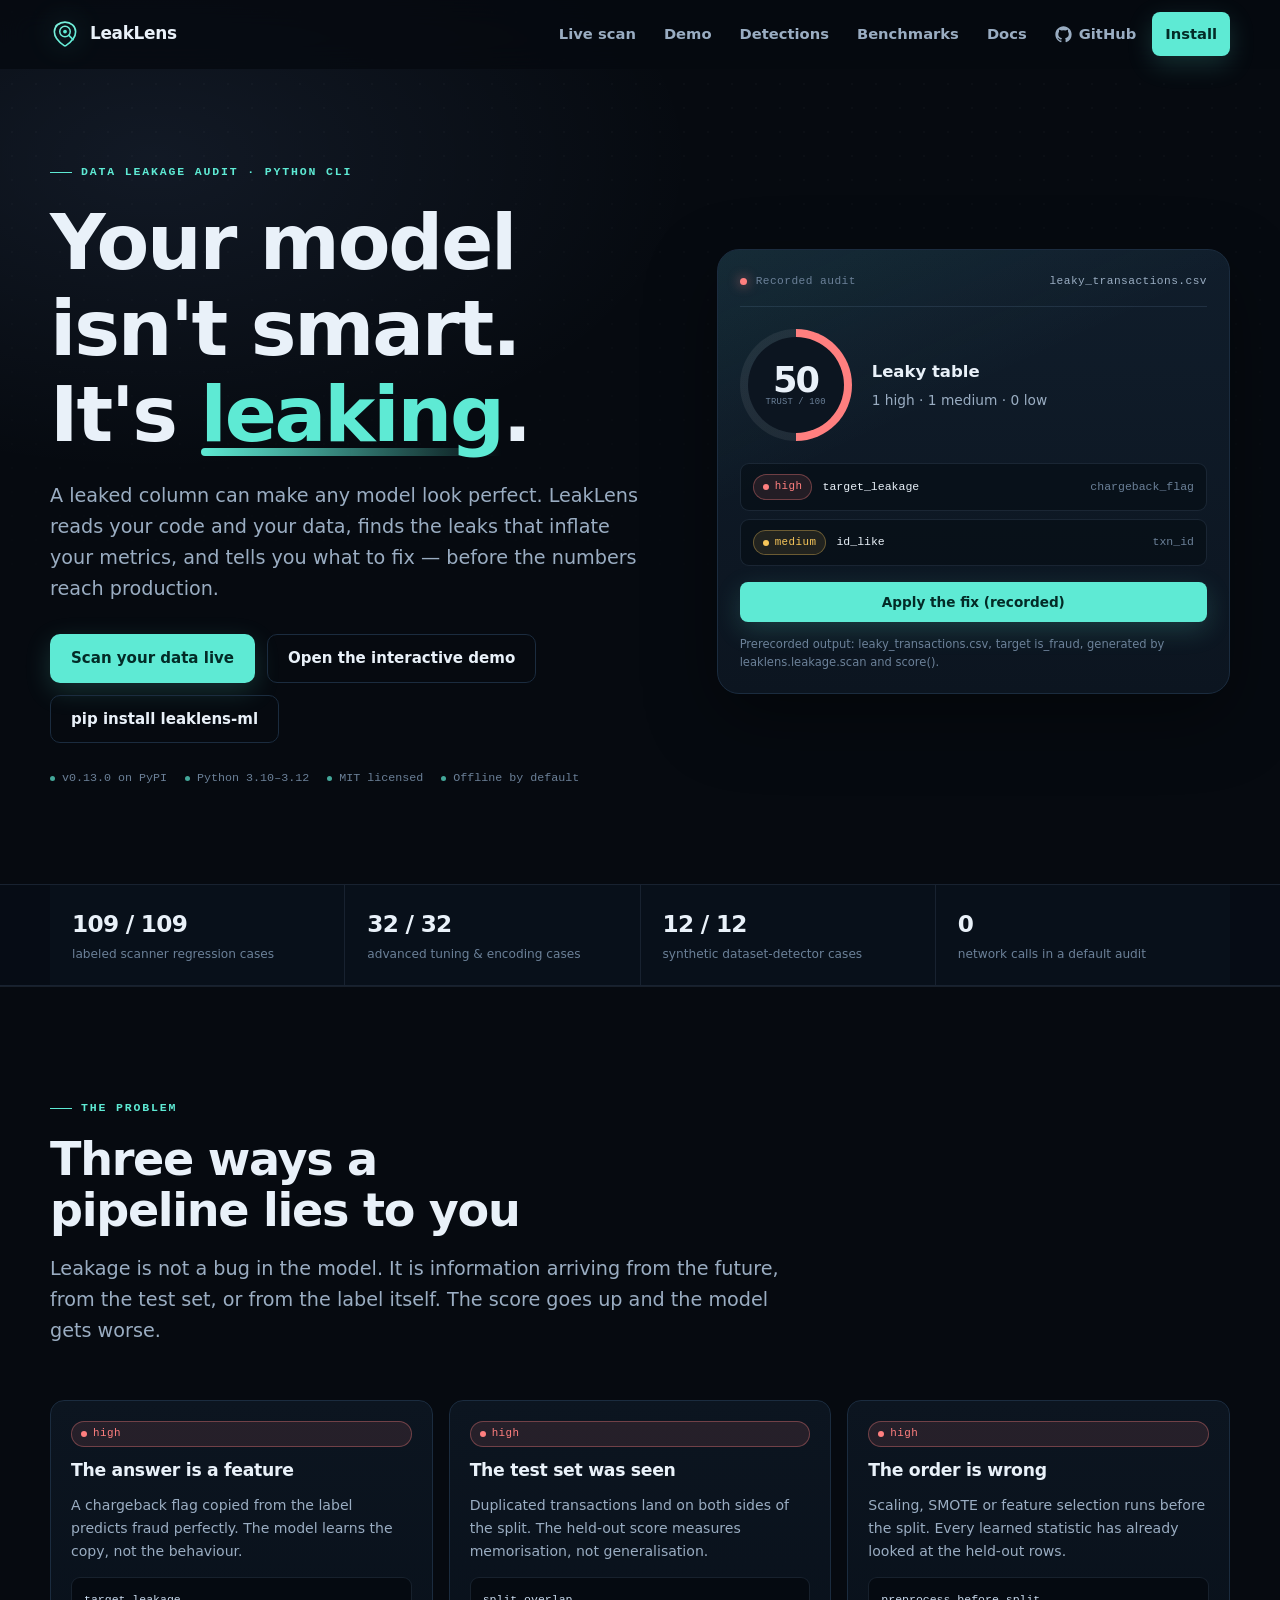
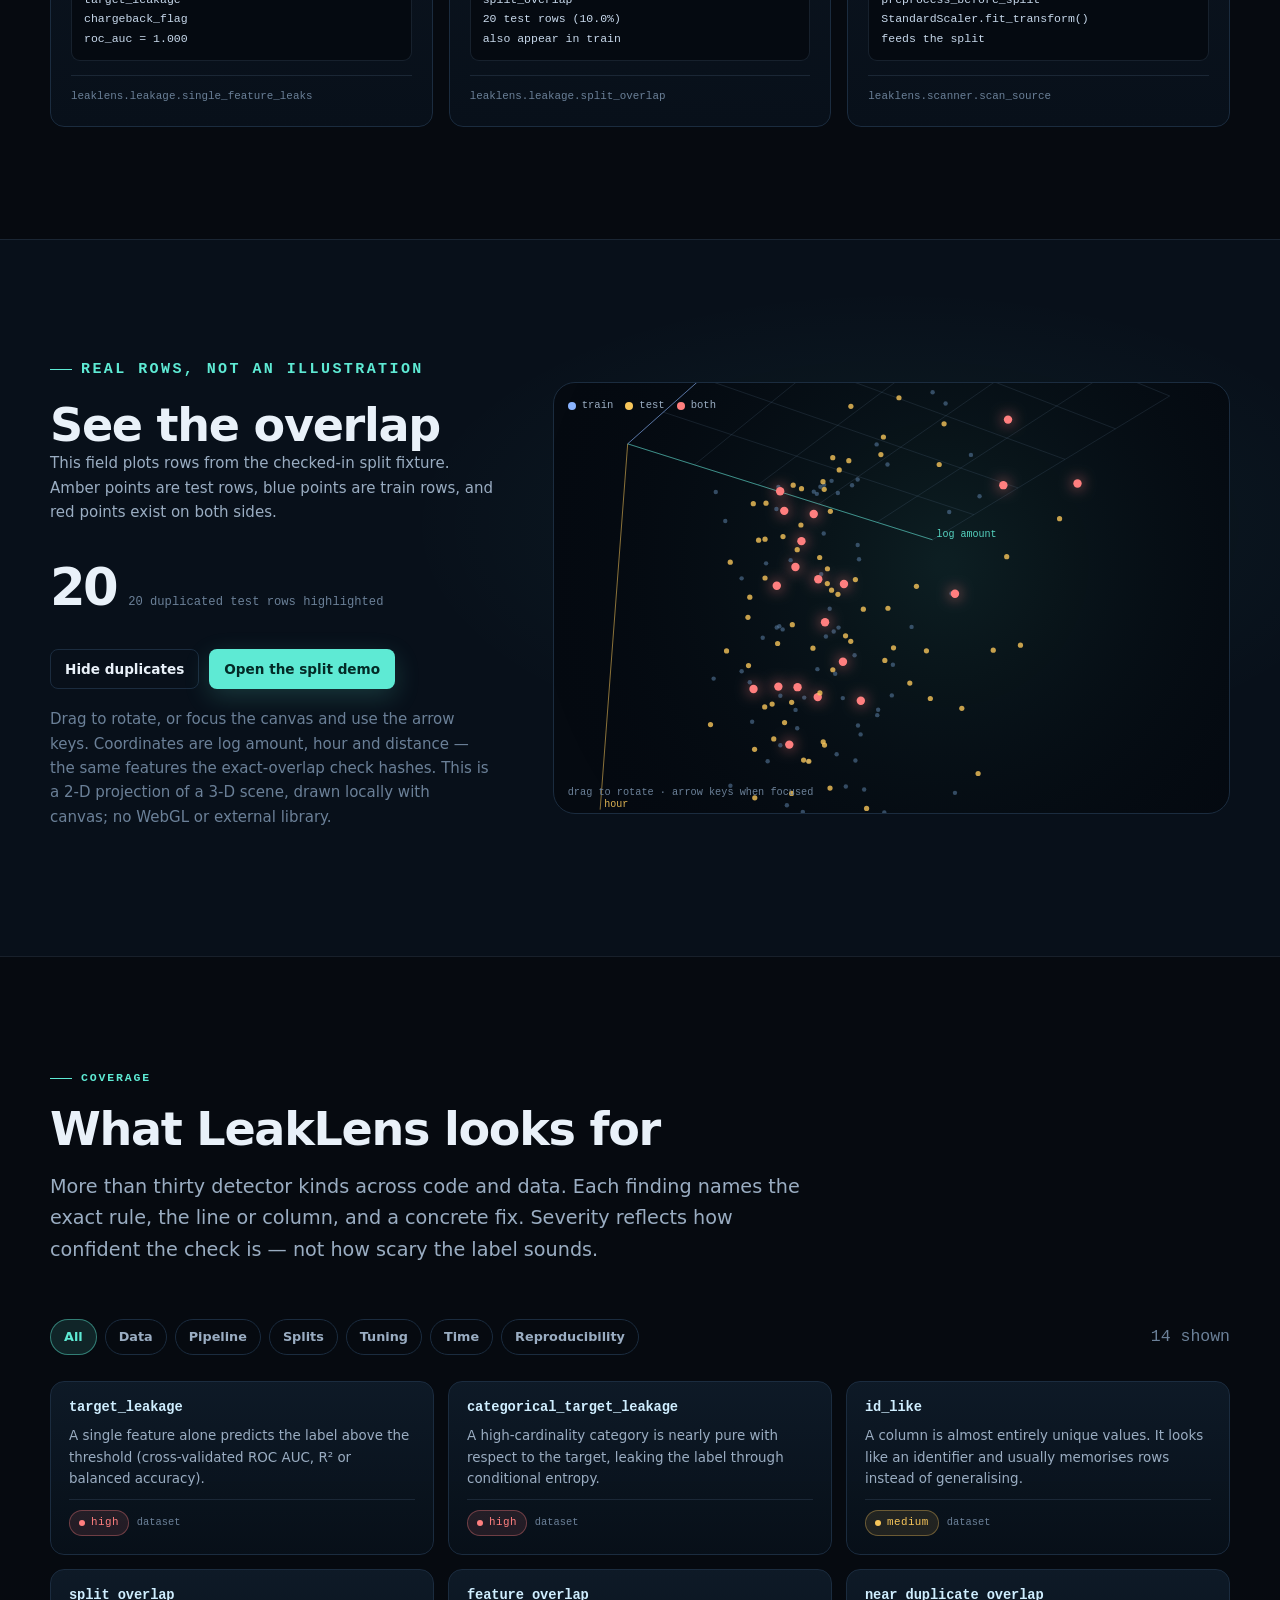
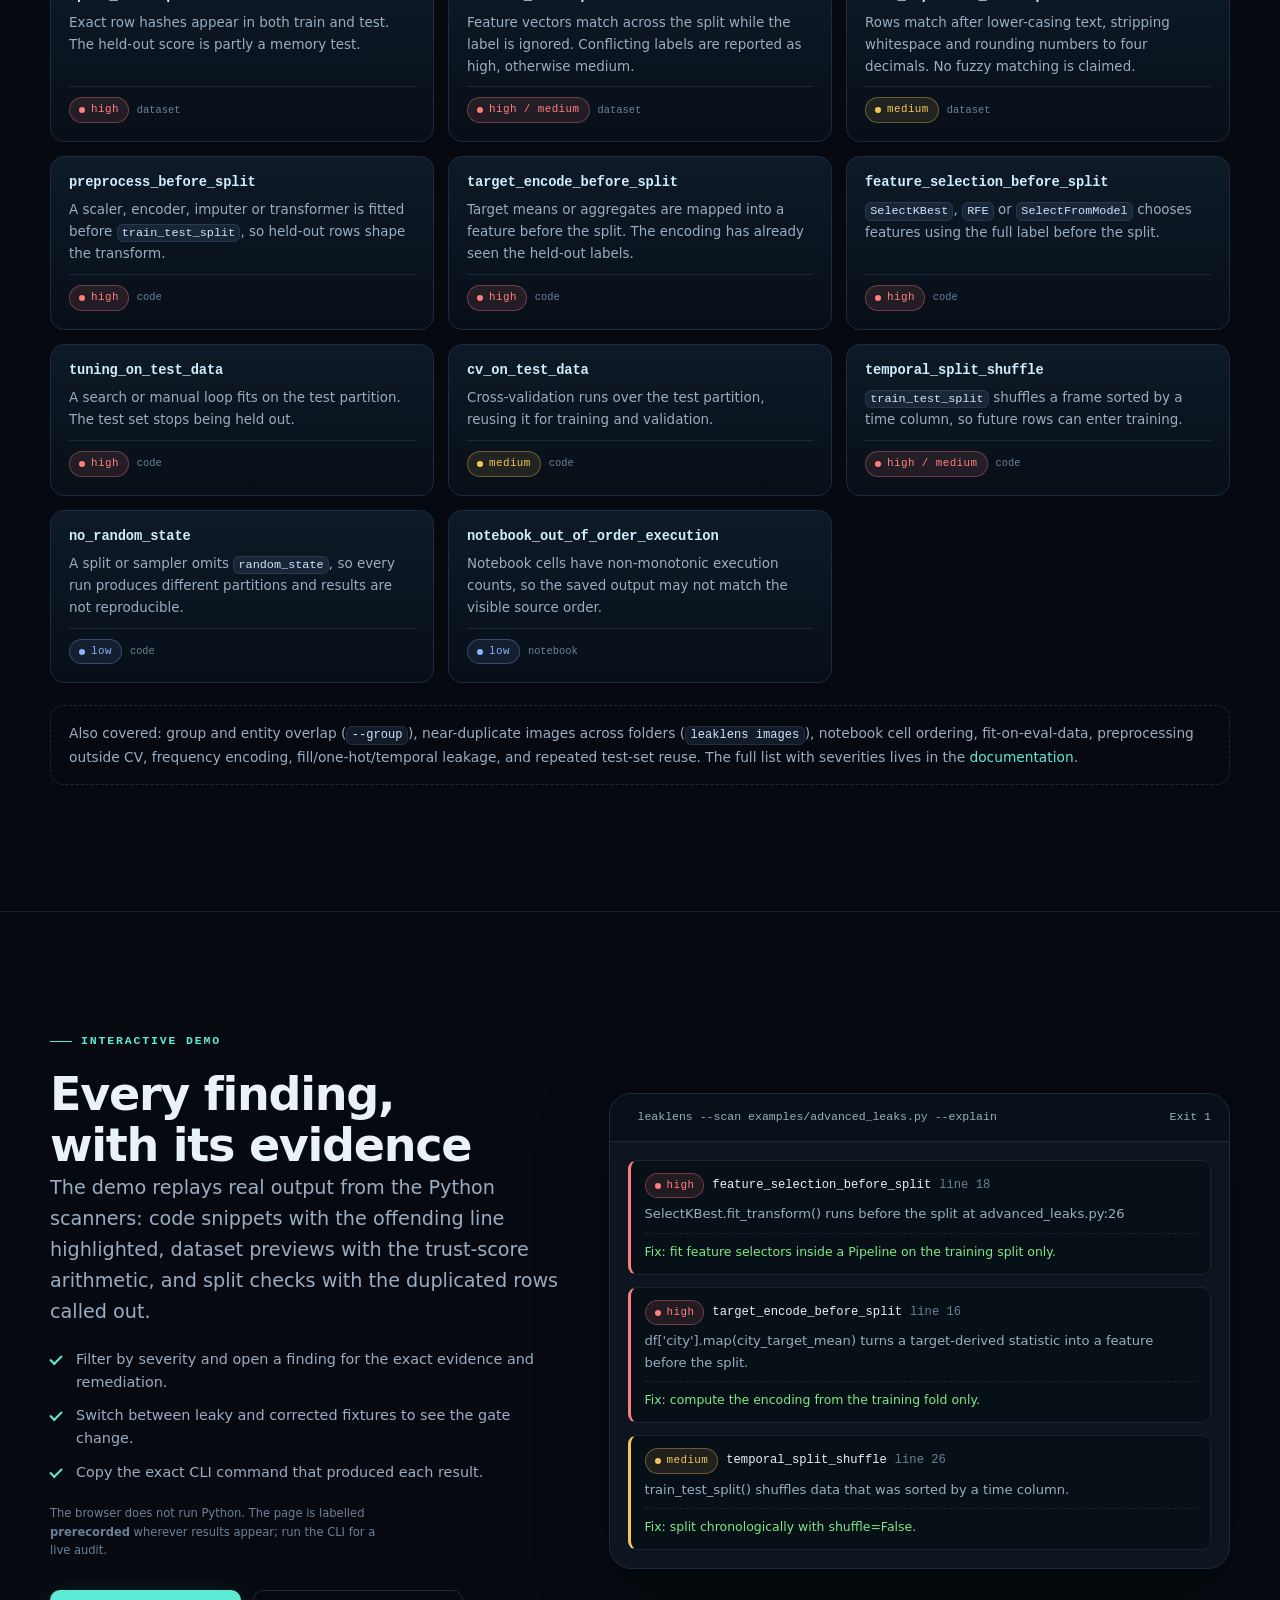
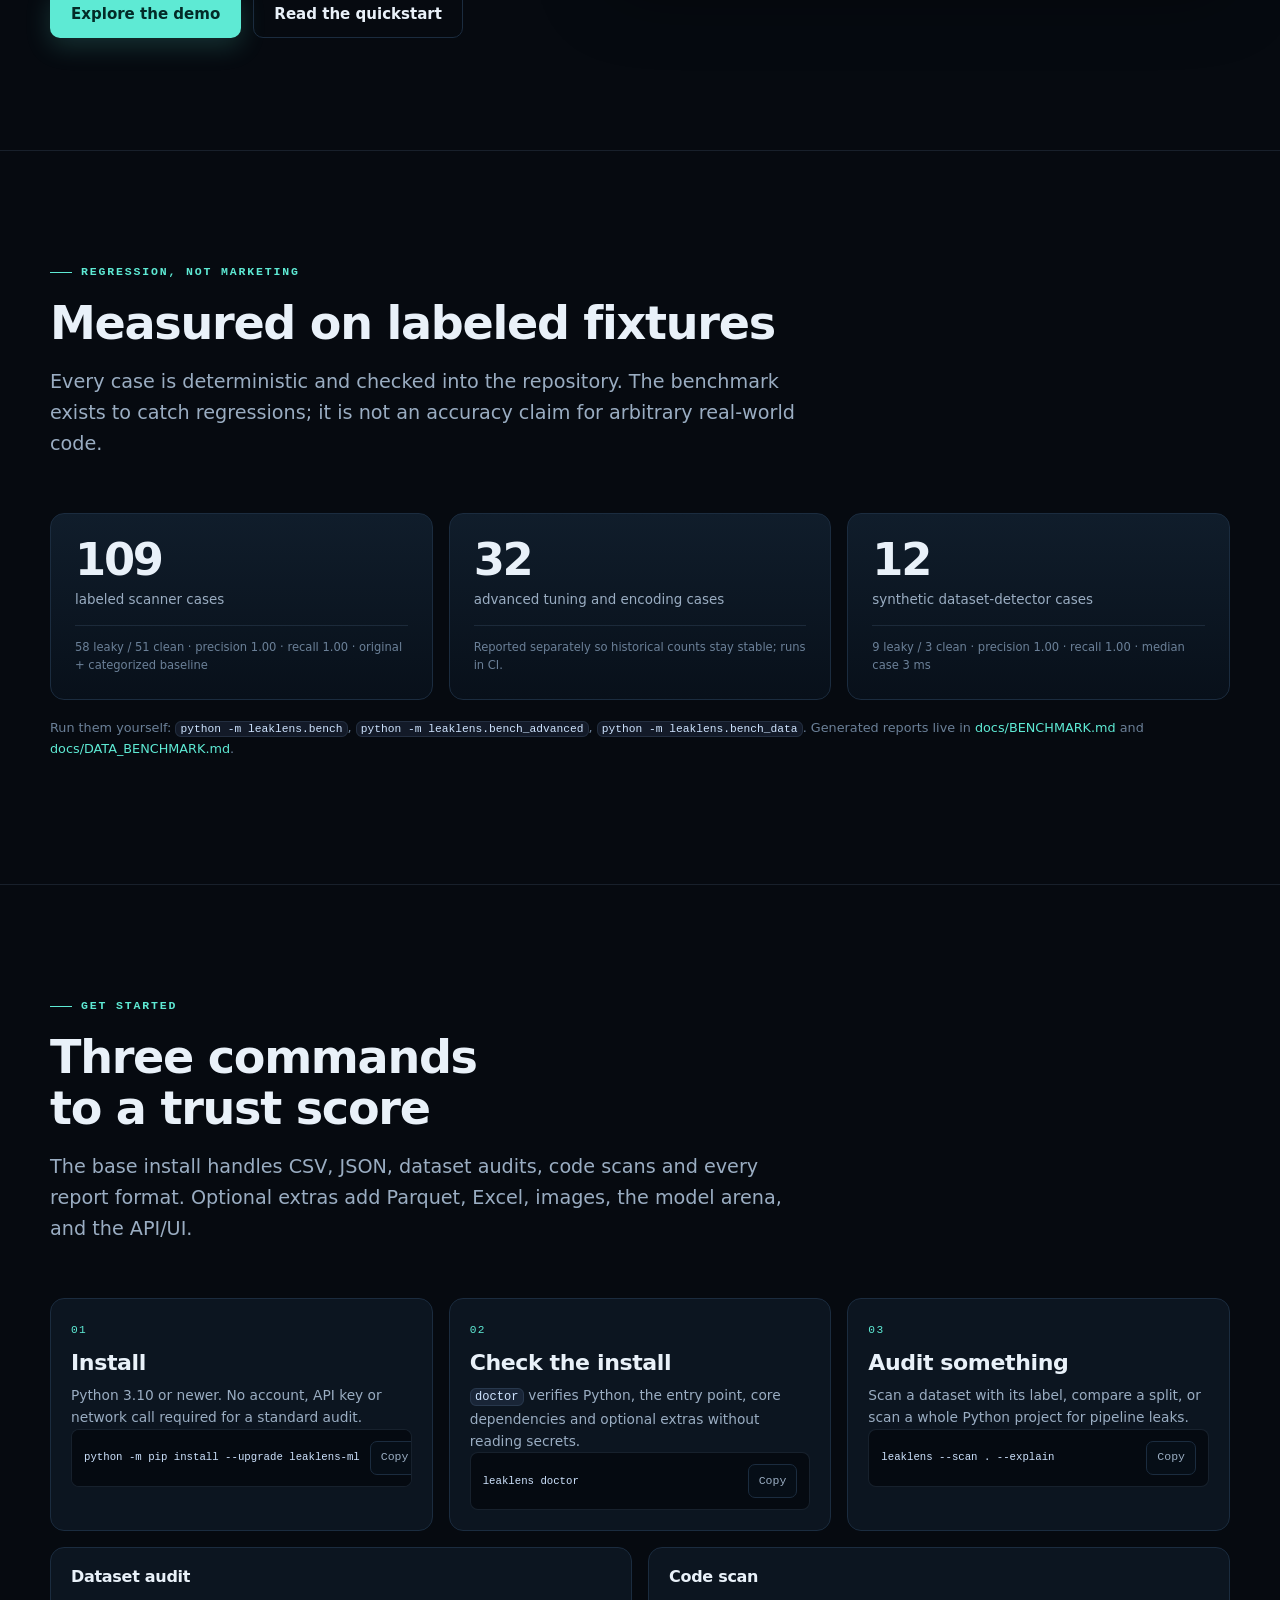
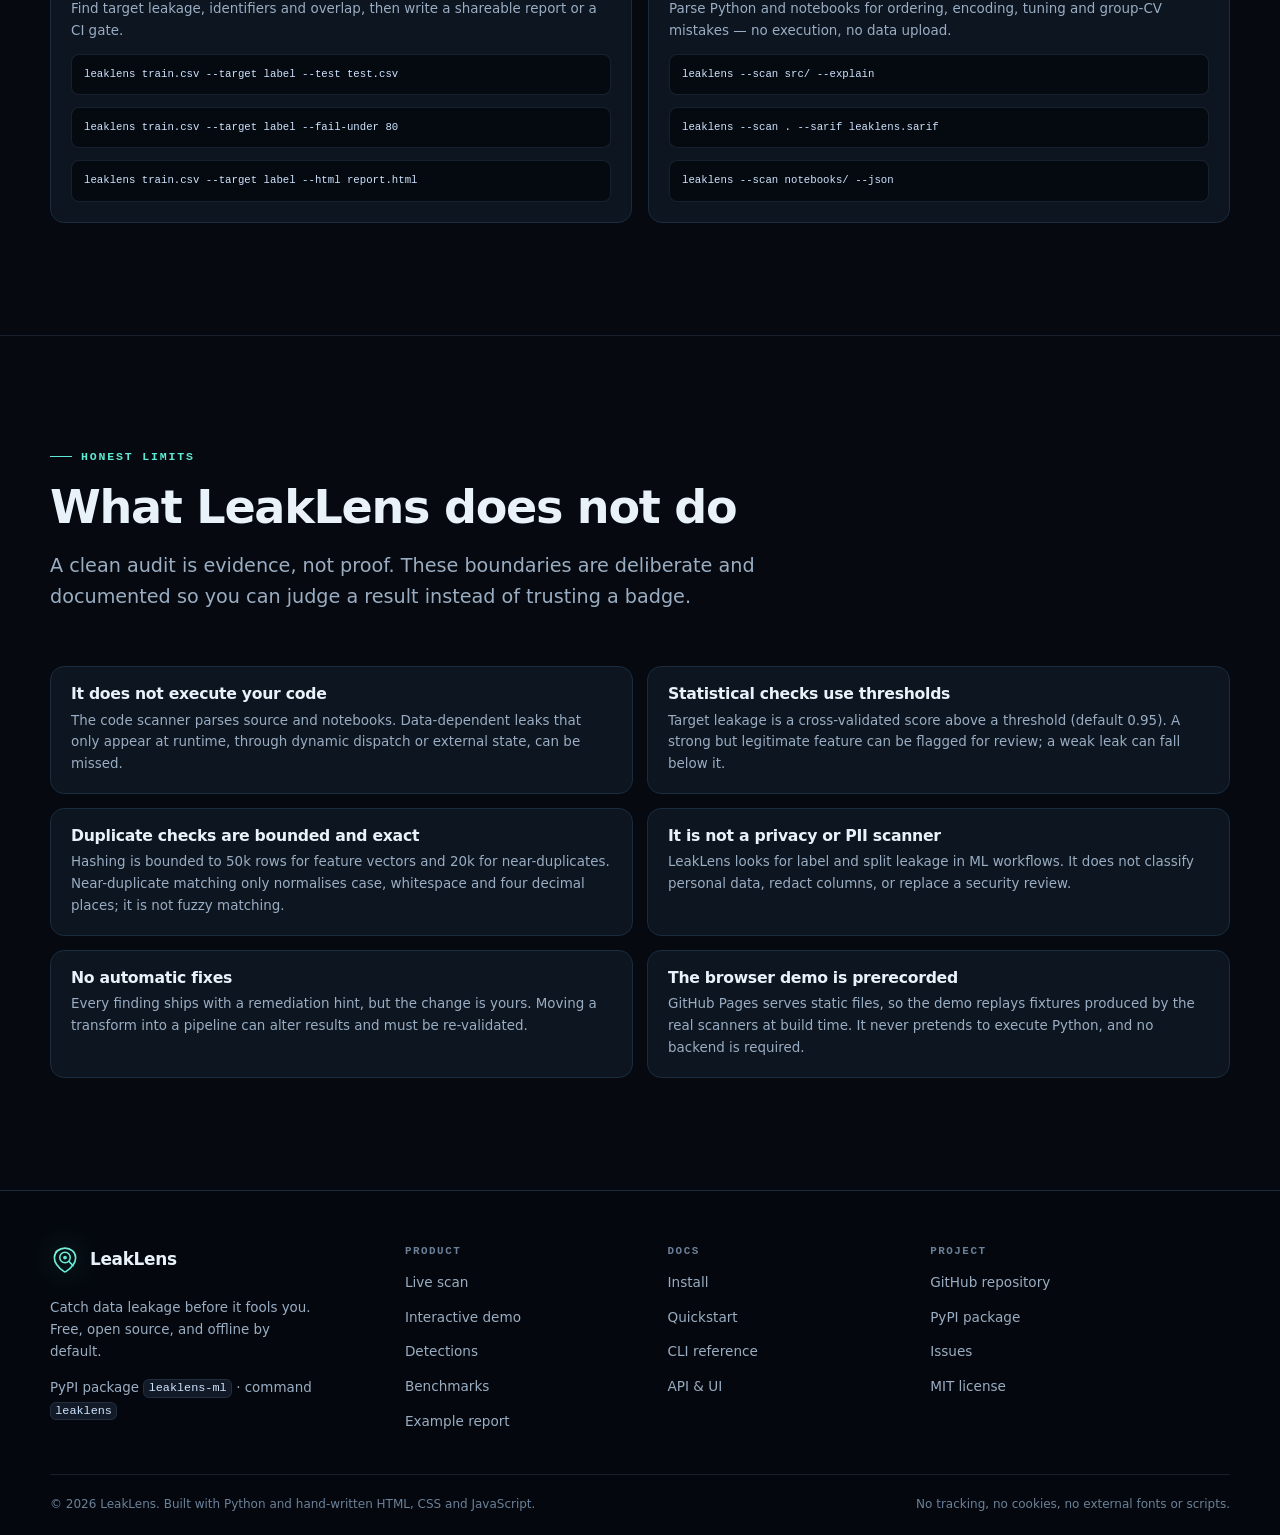
==== commit 8f40b84d: "Add a real live scanning platform to the 0.14.0 site GitHub Pages cannot run Python, so the static s" ====
--- a/docs/index.html
+++ b/docs/index.html
@@ -23,6 +23,7 @@
       <span></span>
     </button>
     <nav class="site-nav" id="site-nav" aria-label="Primary">
+      <a href="live.html">Live scan</a>
       <a href="demo.html">Demo</a>
       <a href="#detections">Detections</a>
       <a href="#benchmarks">Benchmarks</a>
@@ -46,7 +47,8 @@
         <h1>Your model isn't smart.<br>It's <span>leaking</span>.</h1>
         <p class="lead">A leaked column can make any model look perfect. LeakLens reads your code and your data, finds the leaks that inflate your metrics, and tells you what to fix — before the numbers reach production.</p>
         <div class="hero-actions">
-          <a class="button" href="demo.html">Open the interactive demo</a>
+          <a class="button" href="live.html">Scan your data live</a>
+          <a class="button button-secondary" href="demo.html">Open the interactive demo</a>
           <button class="button button-secondary" type="button" data-copy="python -m pip install --upgrade leaklens-ml" data-label="Copy install command">pip install leaklens-ml</button>
         </div>
         <ul class="hero-meta">
@@ -434,6 +436,7 @@
       <div class="footer-col">
         <h3>Product</h3>
         <ul>
+          <li><a href="live.html">Live scan</a></li>
           <li><a href="demo.html">Interactive demo</a></li>
           <li><a href="index.html#detections">Detections</a></li>
           <li><a href="index.html#benchmarks">Benchmarks</a></li>
--- a/docs/assets/site.css
+++ b/docs/assets/site.css
@@ -2660,3 +2660,862 @@
     color: #111;
   }
 }
+
+/* --- Live scan ----------------------------------------------------------- */
+
+.badge-warn {
+  background: var(--warn-soft);
+  color: var(--warn);
+}
+
+.live-hero {
+  padding-bottom: 28px;
+}
+
+.live-shell {
+  display: grid;
+  grid-template-columns: minmax(0, 1fr) 320px;
+  gap: 28px;
+  align-items: start;
+}
+
+.live-main {
+  display: grid;
+  gap: 22px;
+  min-width: 0;
+}
+
+.live-panel {
+  background: linear-gradient(180deg, var(--panel-2), var(--panel));
+  border: 1px solid var(--line);
+  border-radius: var(--radius-lg);
+  padding: 26px;
+  box-shadow: 0 18px 48px rgba(0, 0, 0, 0.18);
+}
+
+.live-panel:focus-within {
+  border-color: rgba(94, 234, 212, 0.38);
+}
+
+.live-panel-head {
+  display: flex;
+  align-items: flex-start;
+  justify-content: space-between;
+  gap: 18px;
+  margin-bottom: 16px;
+}
+
+.live-panel-head h2 {
+  font-size: clamp(1.32rem, 2vw, 1.65rem);
+  margin-top: 4px;
+}
+
+.live-copy {
+  color: var(--muted);
+  max-width: 68ch;
+}
+
+.live-note {
+  color: var(--faint);
+  font-size: 0.86rem;
+  line-height: 1.55;
+  margin: 0;
+}
+
+.live-connection {
+  display: inline-flex;
+  align-items: center;
+  gap: 8px;
+  border: 1px solid var(--line);
+  border-radius: 999px;
+  padding: 7px 12px;
+  background: var(--panel-3);
+  font-size: 0.8rem;
+  white-space: nowrap;
+}
+
+.live-dot {
+  width: 8px;
+  height: 8px;
+  border-radius: 50%;
+  background: var(--faint);
+  box-shadow: 0 0 0 4px rgba(107, 128, 152, 0.12);
+}
+
+.live-connection[data-state="live"] {
+  border-color: rgba(126, 231, 135, 0.35);
+  color: var(--safe);
+}
+
+.live-connection[data-state="live"] .live-dot {
+  background: var(--safe);
+  box-shadow: 0 0 0 4px var(--safe-soft);
+}
+
+.live-connection[data-state="checking"] {
+  color: var(--warn);
+}
+
+.live-connection[data-state="checking"] .live-dot {
+  background: var(--warn);
+  animation: live-pulse 1.2s ease-in-out infinite;
+}
+
+.live-connection[data-state="error"] {
+  border-color: rgba(255, 127, 127, 0.4);
+  color: var(--danger);
+}
+
+.live-connection[data-state="error"] .live-dot {
+  background: var(--danger);
+  box-shadow: 0 0 0 4px var(--danger-soft);
+}
+
+.live-connect-form {
+  display: grid;
+  gap: 8px;
+  margin-top: 14px;
+}
+
+.live-connect-row {
+  display: grid;
+  grid-template-columns: minmax(0, 1fr) auto;
+  gap: 10px;
+}
+
+.live-connect-form input[type="url"],
+.field-label select,
+.field-label input[type="search"],
+.live-filters select,
+.live-filters input {
+  width: 100%;
+  min-height: 46px;
+  border: 1px solid var(--line);
+  border-radius: var(--radius-sm);
+  background: var(--ink-2);
+  color: var(--text);
+  padding: 10px 12px;
+  font: inherit;
+  font-size: 0.95rem;
+}
+
+.live-connect-form input[type="url"]::placeholder,
+.live-filters input::placeholder {
+  color: var(--faint);
+}
+
+.live-connect-form input:focus-visible,
+.field-label select:focus-visible,
+.field-label input:focus-visible,
+.live-filters select:focus-visible,
+.live-filters input:focus-visible {
+  outline: 2px solid var(--accent);
+  outline-offset: 2px;
+}
+
+.field-label {
+  display: grid;
+  gap: 7px;
+  color: var(--text);
+  font-size: 0.9rem;
+  font-weight: 560;
+}
+
+.field-help {
+  color: var(--faint);
+  font-size: 0.78rem;
+  font-weight: 400;
+  line-height: 1.5;
+  margin: 0;
+}
+
+.live-connection-detail {
+  margin: 2px 0 0;
+  color: var(--muted);
+  font-size: 0.86rem;
+}
+
+.live-connect[data-state="error"] .live-connection-detail {
+  color: var(--danger);
+}
+
+.live-offline {
+  margin-top: 18px;
+  padding: 16px 18px;
+  border: 1px solid rgba(247, 198, 90, 0.28);
+  border-radius: var(--radius);
+  background: var(--warn-soft);
+}
+
+.live-offline > strong {
+  color: var(--warn);
+}
+
+.live-offline p {
+  margin: 8px 0;
+  color: var(--muted);
+  font-size: 0.9rem;
+}
+
+.live-offline pre {
+  margin: 10px 0 0;
+  padding: 10px 12px;
+  border: 1px solid var(--line);
+  border-radius: var(--radius-sm);
+  background: var(--ink);
+  overflow-x: auto;
+}
+
+.live-offline-actions {
+  display: flex;
+  flex-wrap: wrap;
+  gap: 6px 18px;
+}
+
+.dropzone {
+  display: grid;
+  justify-items: center;
+  gap: 8px;
+  padding: 30px 20px;
+  border: 1.5px dashed var(--line);
+  border-radius: var(--radius);
+  background: var(--ink-2);
+  text-align: center;
+  cursor: pointer;
+  transition:
+    border-color 160ms ease,
+    background 160ms ease,
+    transform 160ms ease;
+}
+
+.dropzone:hover,
+.dropzone:focus-within,
+.dropzone.is-dragging {
+  border-color: var(--accent);
+  background: var(--accent-soft);
+}
+
+.dropzone.is-dragging {
+  transform: translateY(-2px);
+}
+
+.dropzone-mark {
+  display: inline-grid;
+  place-items: center;
+  width: 54px;
+  height: 54px;
+  border-radius: 16px;
+  border: 1px solid rgba(94, 234, 212, 0.3);
+  background: var(--accent-soft);
+  color: var(--accent);
+  font-family: var(--mono);
+  font-size: 0.72rem;
+  letter-spacing: 0.08em;
+}
+
+.dropzone-title {
+  font-weight: 650;
+  font-size: 1.02rem;
+}
+
+.dropzone-hint {
+  color: var(--faint);
+  font-size: 0.84rem;
+  max-width: 56ch;
+}
+
+.dropzone-small {
+  padding: 18px;
+  justify-items: start;
+  text-align: left;
+}
+
+.dropzone-small .dropzone-title {
+  font-size: 0.94rem;
+}
+
+.live-file {
+  display: flex;
+  align-items: flex-start;
+  justify-content: space-between;
+  gap: 18px;
+  margin-top: 14px;
+  padding: 14px 16px;
+  border: 1px solid var(--line);
+  border-radius: var(--radius);
+  background: var(--panel-3);
+}
+
+.live-file strong {
+  display: block;
+  overflow-wrap: anywhere;
+}
+
+.live-file p {
+  margin: 3px 0 0;
+  color: var(--faint);
+  font-size: 0.84rem;
+}
+
+.file-errors,
+.file-warnings {
+  margin-top: 8px;
+  font-size: 0.84rem;
+}
+
+.file-errors ul,
+.file-warnings ul {
+  margin: 4px 0 0;
+  padding-left: 18px;
+}
+
+.file-errors {
+  color: var(--danger);
+}
+
+.file-warnings {
+  color: var(--warn);
+}
+
+.live-subpanel {
+  margin-top: 24px;
+  padding-top: 20px;
+  border-top: 1px solid var(--line);
+}
+
+.live-subpanel h3 {
+  font-size: 1.02rem;
+  margin-bottom: 4px;
+}
+
+.live-preview-wrap {
+  margin-top: 22px;
+}
+
+.live-preview-wrap h3 {
+  font-size: 1rem;
+  margin-bottom: 8px;
+}
+
+.live-preview {
+  overflow-x: auto;
+  border: 1px solid var(--line);
+  border-radius: var(--radius);
+  background: var(--ink-2);
+}
+
+.live-preview-table,
+.live-impact-table {
+  width: 100%;
+  border-collapse: collapse;
+  font-size: 0.82rem;
+}
+
+.live-preview-table caption,
+.live-impact-table caption {
+  caption-side: top;
+  padding: 10px 12px;
+  color: var(--faint);
+  text-align: left;
+  font-size: 0.76rem;
+}
+
+.live-preview-table th,
+.live-preview-table td,
+.live-impact-table th,
+.live-impact-table td {
+  padding: 8px 12px;
+  border-top: 1px solid var(--line);
+  text-align: left;
+  white-space: nowrap;
+  max-width: 220px;
+  overflow: hidden;
+  text-overflow: ellipsis;
+}
+
+.live-preview-table th {
+  color: var(--muted);
+  font-weight: 600;
+}
+
+.live-config-grid {
+  display: grid;
+  grid-template-columns: repeat(2, minmax(0, 1fr));
+  gap: 18px;
+}
+
+.live-range {
+  display: grid;
+  grid-template-columns: minmax(0, 1fr) 54px;
+  align-items: center;
+  gap: 10px;
+}
+
+.live-range input[type="range"] {
+  width: 100%;
+  accent-color: var(--accent);
+}
+
+.live-range output {
+  font-family: var(--mono);
+  text-align: right;
+  color: var(--accent);
+}
+
+.live-actions {
+  display: flex;
+  flex-wrap: wrap;
+  align-items: center;
+  gap: 12px;
+  margin-top: 20px;
+}
+
+.live-scan-note {
+  color: var(--faint);
+  font-size: 0.8rem;
+}
+
+.live-fieldset {
+  border: 0;
+  padding: 0;
+  margin: 0;
+  min-width: 0;
+}
+
+.live-fieldset:disabled {
+  opacity: 0.7;
+}
+
+.live-side {
+  position: sticky;
+  top: calc(var(--header-h) + 22px);
+  display: grid;
+  gap: 16px;
+}
+
+.live-side-card {
+  border: 1px solid var(--line);
+  border-radius: var(--radius);
+  background: var(--panel);
+  padding: 18px;
+}
+
+.live-side-card h2 {
+  font-size: 0.95rem;
+  margin-bottom: 8px;
+}
+
+.live-side-card p {
+  color: var(--muted);
+  font-size: 0.86rem;
+  margin: 0 0 8px;
+}
+
+.live-side-card p:last-child {
+  margin-bottom: 0;
+}
+
+.live-formats {
+  font-family: var(--mono);
+  color: var(--accent) !important;
+  letter-spacing: 0.04em;
+}
+
+.live-limits {
+  color: var(--text) !important;
+}
+
+.live-list {
+  margin: 0;
+  padding-left: 18px;
+  color: var(--muted);
+  font-size: 0.86rem;
+  display: grid;
+  gap: 6px;
+}
+
+.live-honesty {
+  border-color: rgba(247, 198, 90, 0.26);
+  background: var(--warn-soft);
+}
+
+.live-progress .live-steps {
+  display: grid;
+  grid-template-columns: repeat(4, minmax(0, 1fr));
+  gap: 10px;
+  list-style: none;
+  padding: 0;
+  margin: 16px 0;
+  counter-reset: live-step;
+}
+
+.live-progress .live-steps li {
+  position: relative;
+  padding: 12px 12px 12px 36px;
+  border: 1px solid var(--line);
+  border-radius: var(--radius-sm);
+  color: var(--faint);
+  font-size: 0.82rem;
+  counter-increment: live-step;
+}
+
+.live-progress .live-steps li::before {
+  content: counter(live-step);
+  position: absolute;
+  left: 10px;
+  top: 12px;
+  width: 18px;
+  height: 18px;
+  display: grid;
+  place-items: center;
+  border-radius: 50%;
+  border: 1px solid var(--line);
+  font-size: 0.7rem;
+}
+
+.live-progress .live-steps li[data-state="active"] {
+  border-color: rgba(94, 234, 212, 0.45);
+  color: var(--text);
+  background: var(--accent-soft);
+}
+
+.live-progress .live-steps li[data-state="active"]::before {
+  border-color: var(--accent);
+  color: var(--accent);
+}
+
+.live-progress .live-steps li[data-state="done"] {
+  color: var(--muted);
+}
+
+.live-progress .live-steps li[data-state="done"]::before {
+  content: "✓";
+  border-color: rgba(126, 231, 135, 0.5);
+  color: var(--safe);
+}
+
+.live-progress-bar {
+  height: 6px;
+  border-radius: 999px;
+  overflow: hidden;
+  background: var(--panel-3);
+  margin: 16px 0 10px;
+}
+
+.live-progress-bar span {
+  display: block;
+  width: 38%;
+  height: 100%;
+  border-radius: inherit;
+  background: linear-gradient(90deg, transparent, var(--accent), transparent);
+  animation: live-sweep 1.4s ease-in-out infinite;
+}
+
+.live-elapsed {
+  font-family: var(--mono);
+  color: var(--accent);
+}
+
+.live-error {
+  border: 1px solid rgba(255, 127, 127, 0.4);
+  border-radius: var(--radius-lg);
+  background: var(--danger-soft);
+  padding: 22px 24px;
+}
+
+.live-error h2 {
+  font-size: 1.2rem;
+  color: var(--danger);
+  margin-bottom: 6px;
+}
+
+.live-error p {
+  color: var(--text);
+  margin: 0 0 12px;
+}
+
+.live-results {
+  display: grid;
+  gap: 18px;
+  padding: 26px;
+  border: 1px solid var(--line);
+  border-radius: var(--radius-lg);
+  background: linear-gradient(180deg, var(--panel-2), var(--panel));
+  scroll-margin-top: calc(var(--header-h) + 18px);
+}
+
+.live-result-head {
+  display: grid;
+  grid-template-columns: 148px minmax(0, 1fr) auto;
+  gap: 22px;
+  align-items: center;
+}
+
+.live-result-title h2 {
+  font-size: clamp(1.4rem, 2.4vw, 2rem);
+  margin: 2px 0 6px;
+}
+
+.live-verdict {
+  color: var(--muted);
+  margin: 0 0 10px;
+  font-size: 0.9rem;
+}
+
+.live-counts {
+  display: flex;
+  flex-wrap: wrap;
+  gap: 8px;
+}
+
+.live-result-actions {
+  display: flex;
+  flex-direction: column;
+  gap: 8px;
+  align-items: stretch;
+}
+
+.live-summary {
+  display: grid;
+  grid-template-columns: repeat(auto-fit, minmax(120px, 1fr));
+  gap: 10px;
+}
+
+.live-stat {
+  border: 1px solid var(--line);
+  border-radius: var(--radius-sm);
+  background: var(--panel-3);
+  padding: 12px;
+}
+
+.live-stat span {
+  display: block;
+  color: var(--faint);
+  font-size: 0.72rem;
+  text-transform: uppercase;
+  letter-spacing: 0.08em;
+}
+
+.live-stat strong {
+  display: block;
+  margin-top: 4px;
+  font-size: 1.02rem;
+  overflow-wrap: anywhere;
+}
+
+.live-detail-grid {
+  display: grid;
+  grid-template-columns: repeat(2, minmax(0, 1fr));
+  gap: 14px;
+}
+
+.live-detail-card {
+  border: 1px solid var(--line);
+  border-radius: var(--radius);
+  background: var(--ink-2);
+  padding: 16px;
+  overflow-x: auto;
+}
+
+.live-detail-card h3 {
+  font-size: 0.98rem;
+  margin-bottom: 8px;
+}
+
+.live-impact-table th {
+  color: var(--faint);
+  font-weight: 560;
+}
+
+.live-findings {
+  border: 1px solid var(--line);
+  border-radius: var(--radius);
+  background: var(--ink-2);
+  padding: 18px;
+}
+
+.live-findings-head {
+  display: flex;
+  align-items: baseline;
+  justify-content: space-between;
+  gap: 16px;
+  margin-bottom: 10px;
+}
+
+.live-findings-head h3 {
+  font-size: 1.05rem;
+}
+
+.live-findings-head p {
+  color: var(--faint);
+  font-size: 0.8rem;
+  margin: 0;
+}
+
+.live-filters {
+  display: grid;
+  grid-template-columns: auto minmax(140px, 0.5fr) minmax(160px, 1fr);
+  gap: 12px;
+  align-items: end;
+  padding: 12px 0 16px;
+  border-bottom: 1px solid var(--line);
+  margin-bottom: 14px;
+}
+
+.live-filters .field-label {
+  font-size: 0.78rem;
+}
+
+.live-filters select,
+.live-filters input {
+  min-height: 40px;
+  font-size: 0.84rem;
+}
+
+.live-empty {
+  color: var(--muted);
+  padding: 18px;
+  border: 1px dashed var(--line);
+  border-radius: var(--radius-sm);
+  text-align: center;
+}
+
+.live-results .finding {
+  margin-bottom: 8px;
+}
+
+.live-results .f-detail {
+  display: block;
+  color: var(--faint);
+  font-size: 0.8rem;
+  overflow: hidden;
+  text-overflow: ellipsis;
+  white-space: nowrap;
+  max-width: 100%;
+}
+
+.live-results .finding-body p {
+  overflow-wrap: anywhere;
+}
+
+.live-results .score-ring[data-tone="safe"] {
+  --ring-color: var(--safe);
+}
+
+.live-results .score-ring[data-tone="warn"] {
+  --ring-color: var(--warn);
+}
+
+.live-results .score-ring[data-tone="danger"] {
+  --ring-color: var(--danger);
+}
+
+@keyframes live-sweep {
+  0% {
+    transform: translateX(-110%);
+  }
+  100% {
+    transform: translateX(280%);
+  }
+}
+
+@keyframes live-pulse {
+  0%,
+  100% {
+    opacity: 1;
+  }
+  50% {
+    opacity: 0.35;
+  }
+}
+
+@media (max-width: 1020px) {
+  .live-shell {
+    grid-template-columns: 1fr;
+  }
+  .live-side {
+    position: static;
+    grid-template-columns: repeat(2, minmax(0, 1fr));
+  }
+  .live-result-head {
+    grid-template-columns: 128px minmax(0, 1fr);
+  }
+  .live-result-actions {
+    grid-column: 1 / -1;
+    flex-direction: row;
+    flex-wrap: wrap;
+  }
+}
+
+@media (max-width: 820px) {
+  .live-panel,
+  .live-results {
+    padding: 20px;
+  }
+  .live-config-grid,
+  .live-detail-grid {
+    grid-template-columns: 1fr;
+  }
+  .live-progress .live-steps {
+    grid-template-columns: repeat(2, minmax(0, 1fr));
+  }
+  .live-filters {
+    grid-template-columns: 1fr 1fr;
+  }
+  .live-filters .chip-row {
+    grid-column: 1 / -1;
+  }
+  .live-result-head {
+    grid-template-columns: 1fr;
+    justify-items: start;
+  }
+  .live-result-actions {
+    grid-column: auto;
+  }
+}
+
+@media (max-width: 560px) {
+  .live-connect-row {
+    grid-template-columns: 1fr;
+  }
+  .live-side {
+    grid-template-columns: 1fr;
+  }
+  .live-progress .live-steps,
+  .live-filters {
+    grid-template-columns: 1fr;
+  }
+  .live-panel-head {
+    flex-direction: column;
+  }
+  .live-summary {
+    grid-template-columns: repeat(2, minmax(0, 1fr));
+  }
+  .live-file {
+    flex-direction: column;
+  }
+}
+
+@media (prefers-reduced-motion: reduce) {
+  .live-progress-bar span,
+  .live-connection[data-state="checking"] .live-dot {
+    animation: none;
+  }
+}
+
+@media print {
+  .live-connect,
+  .live-panel[data-upload-panel],
+  .live-panel[data-config-panel],
+  .live-progress,
+  .live-error,
+  .live-side,
+  .live-result-actions,
+  .live-filters {
+    display: none !important;
+  }
+  .live-results {
+    border: 0;
+    padding: 0;
+  }
+}
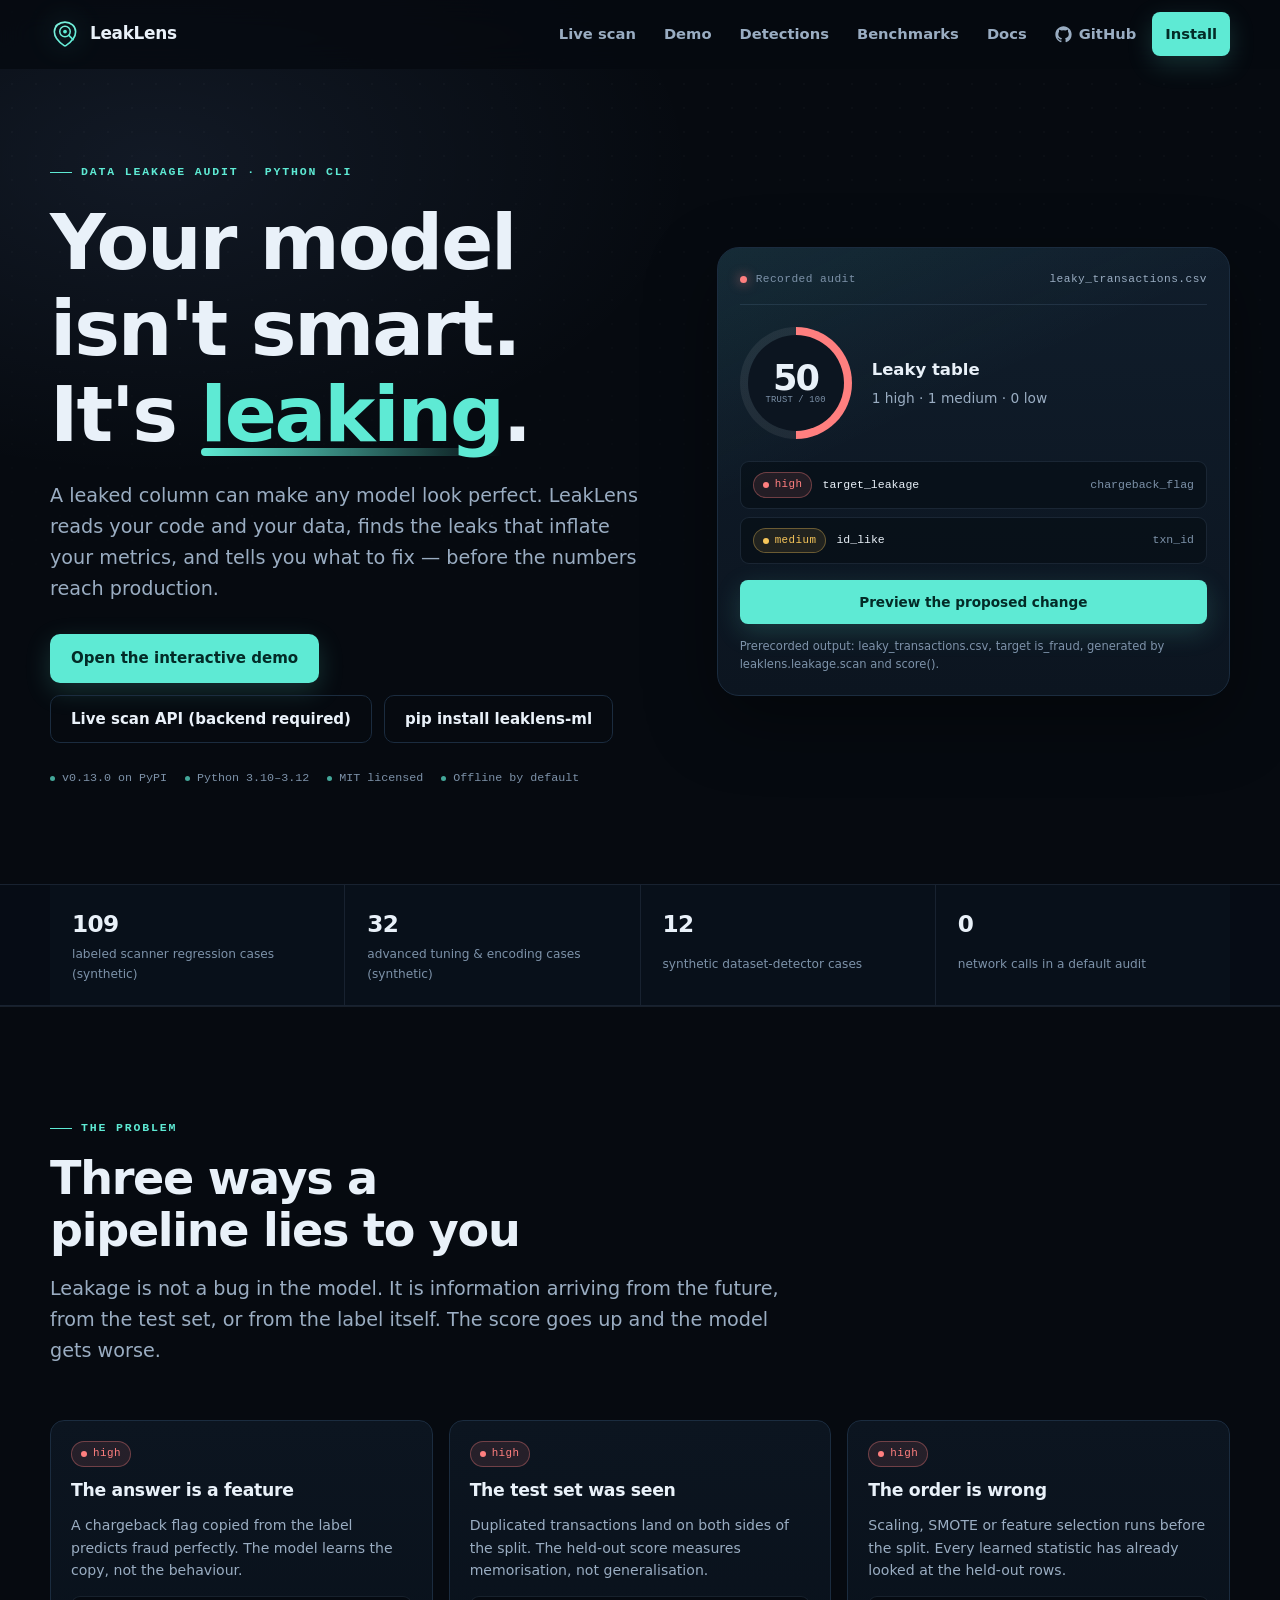
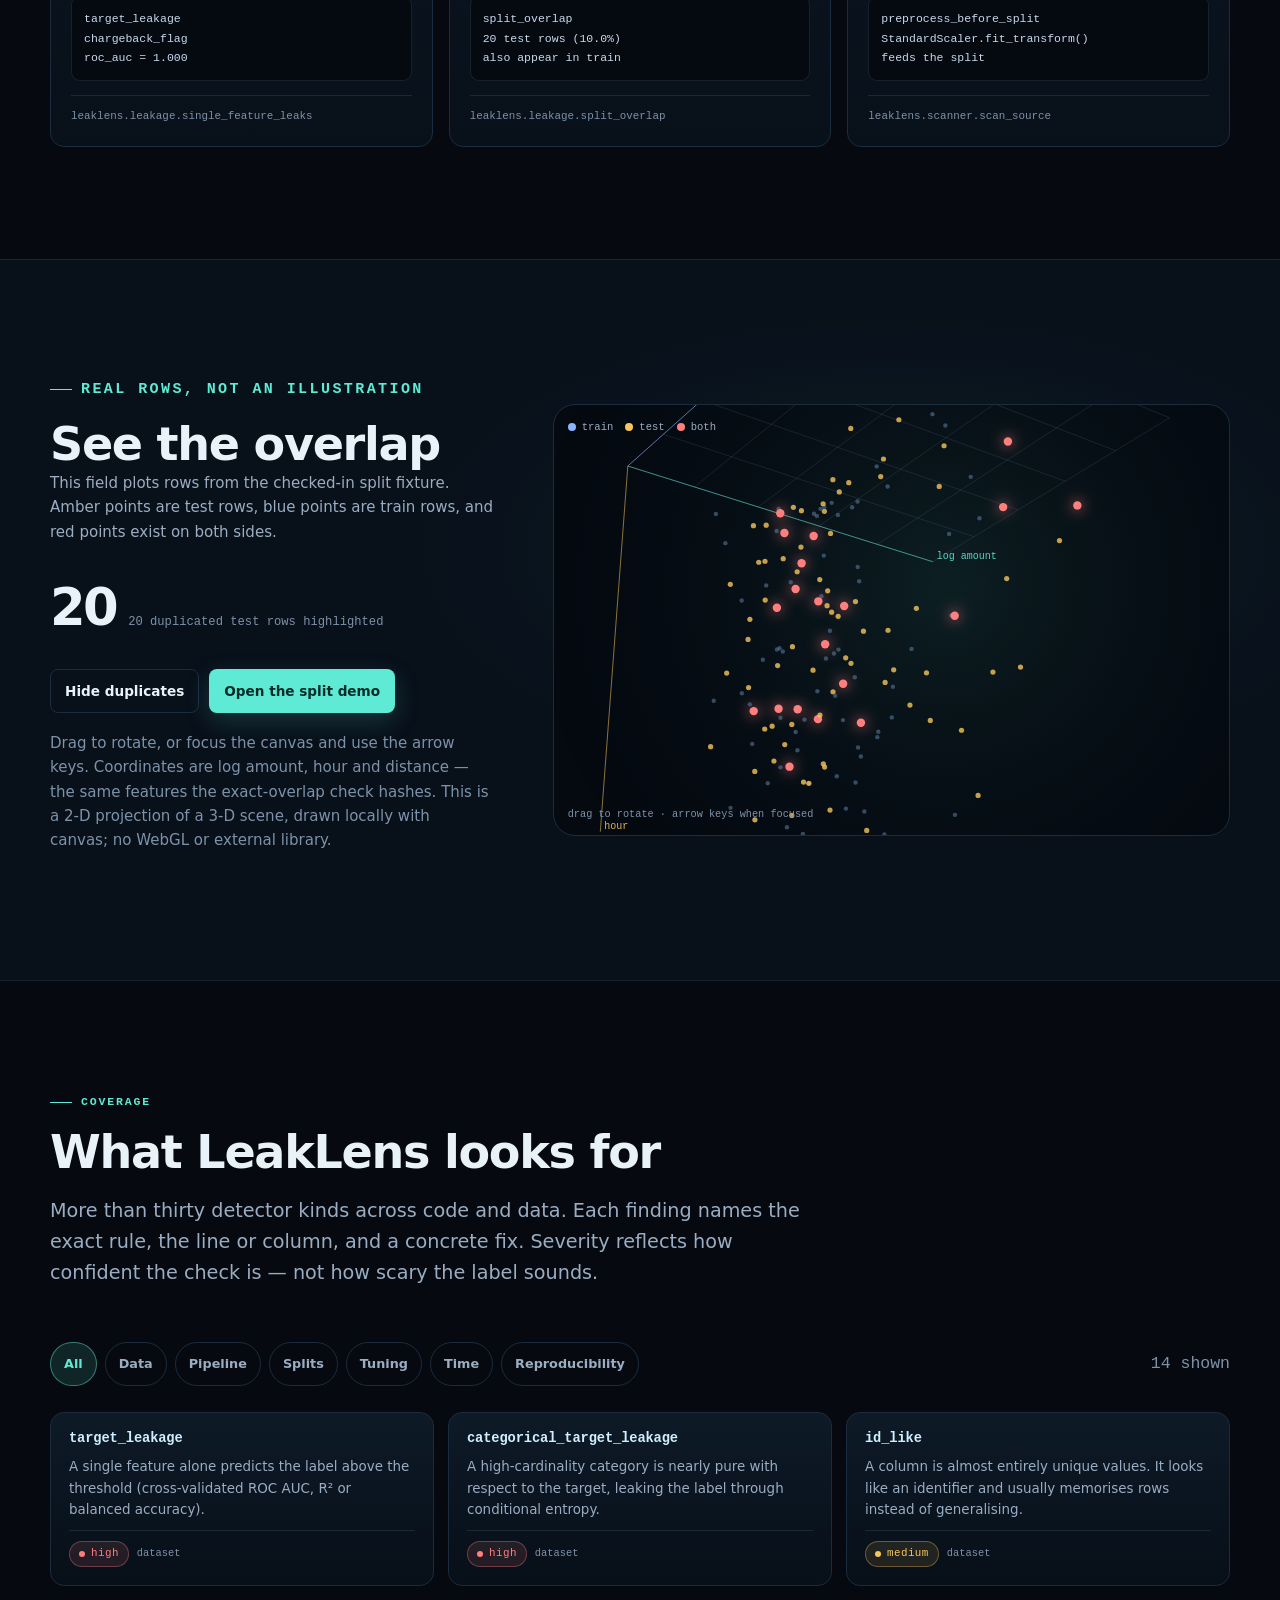
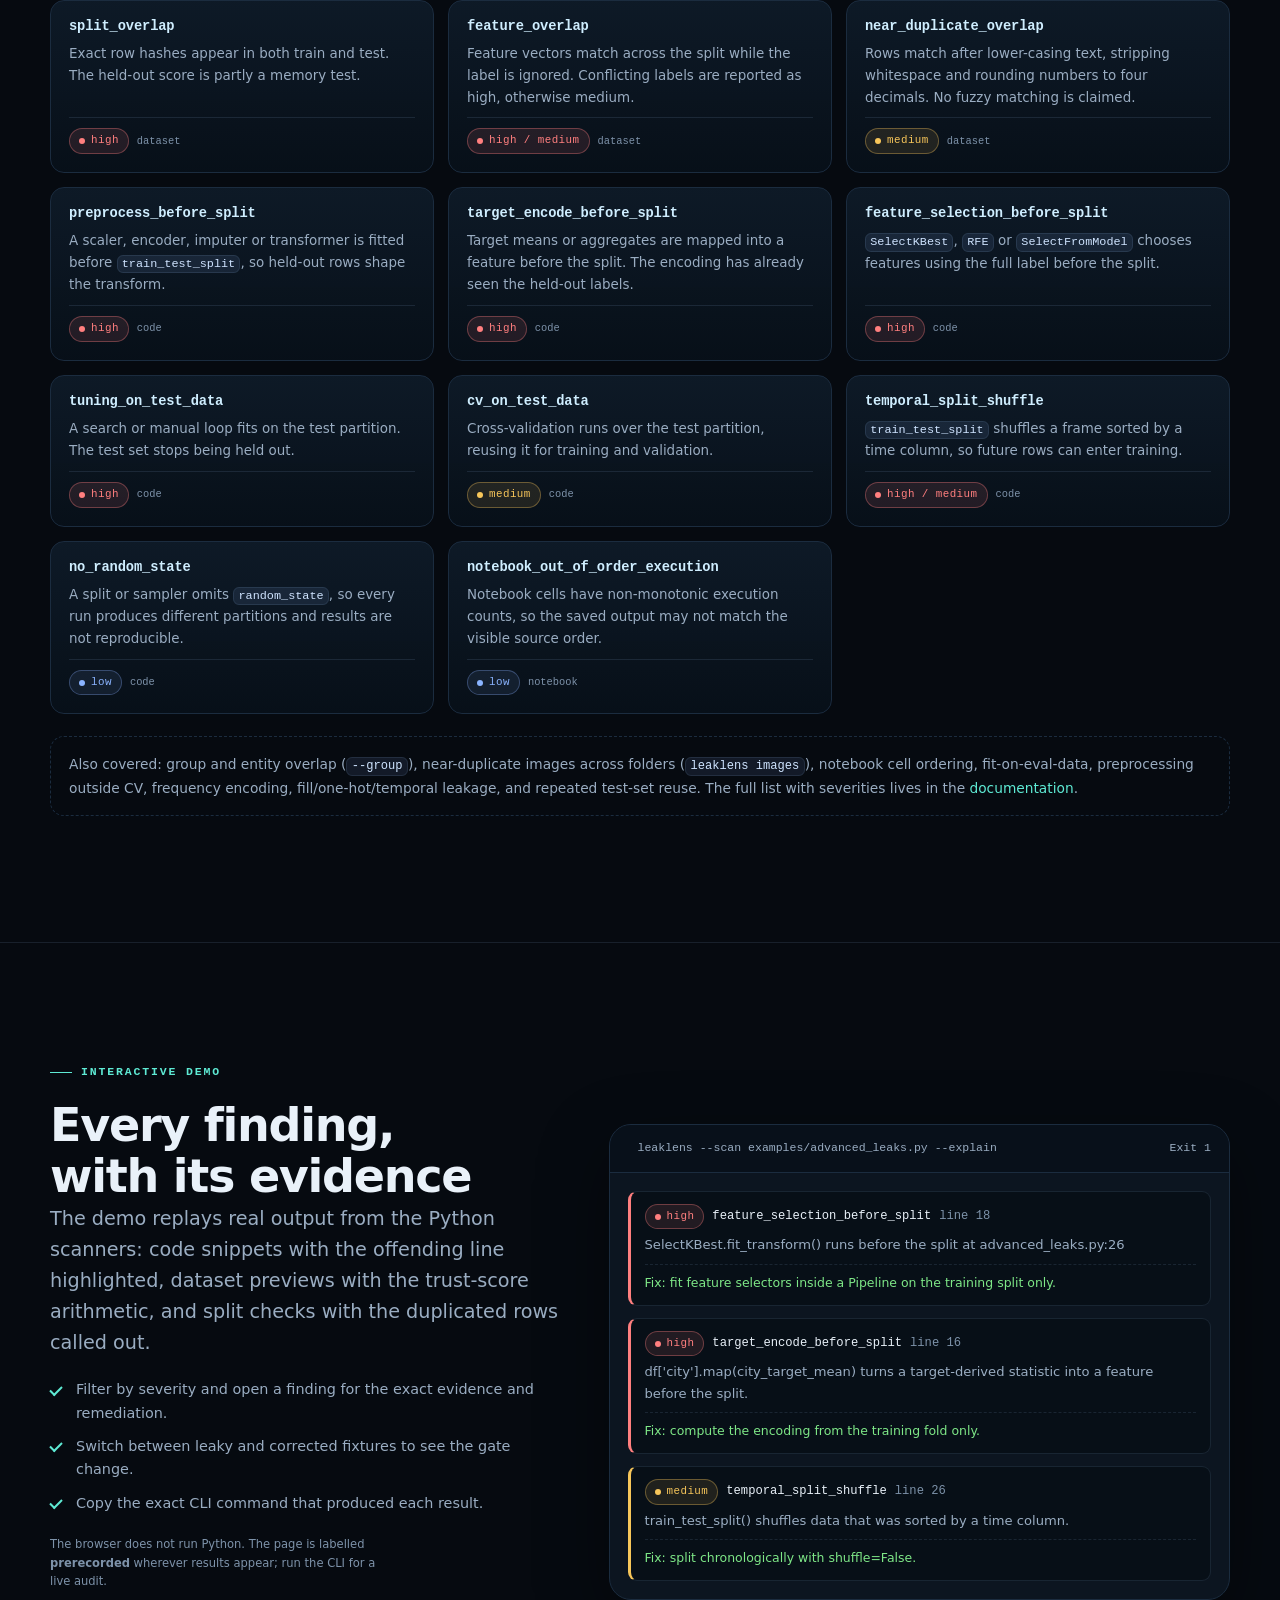
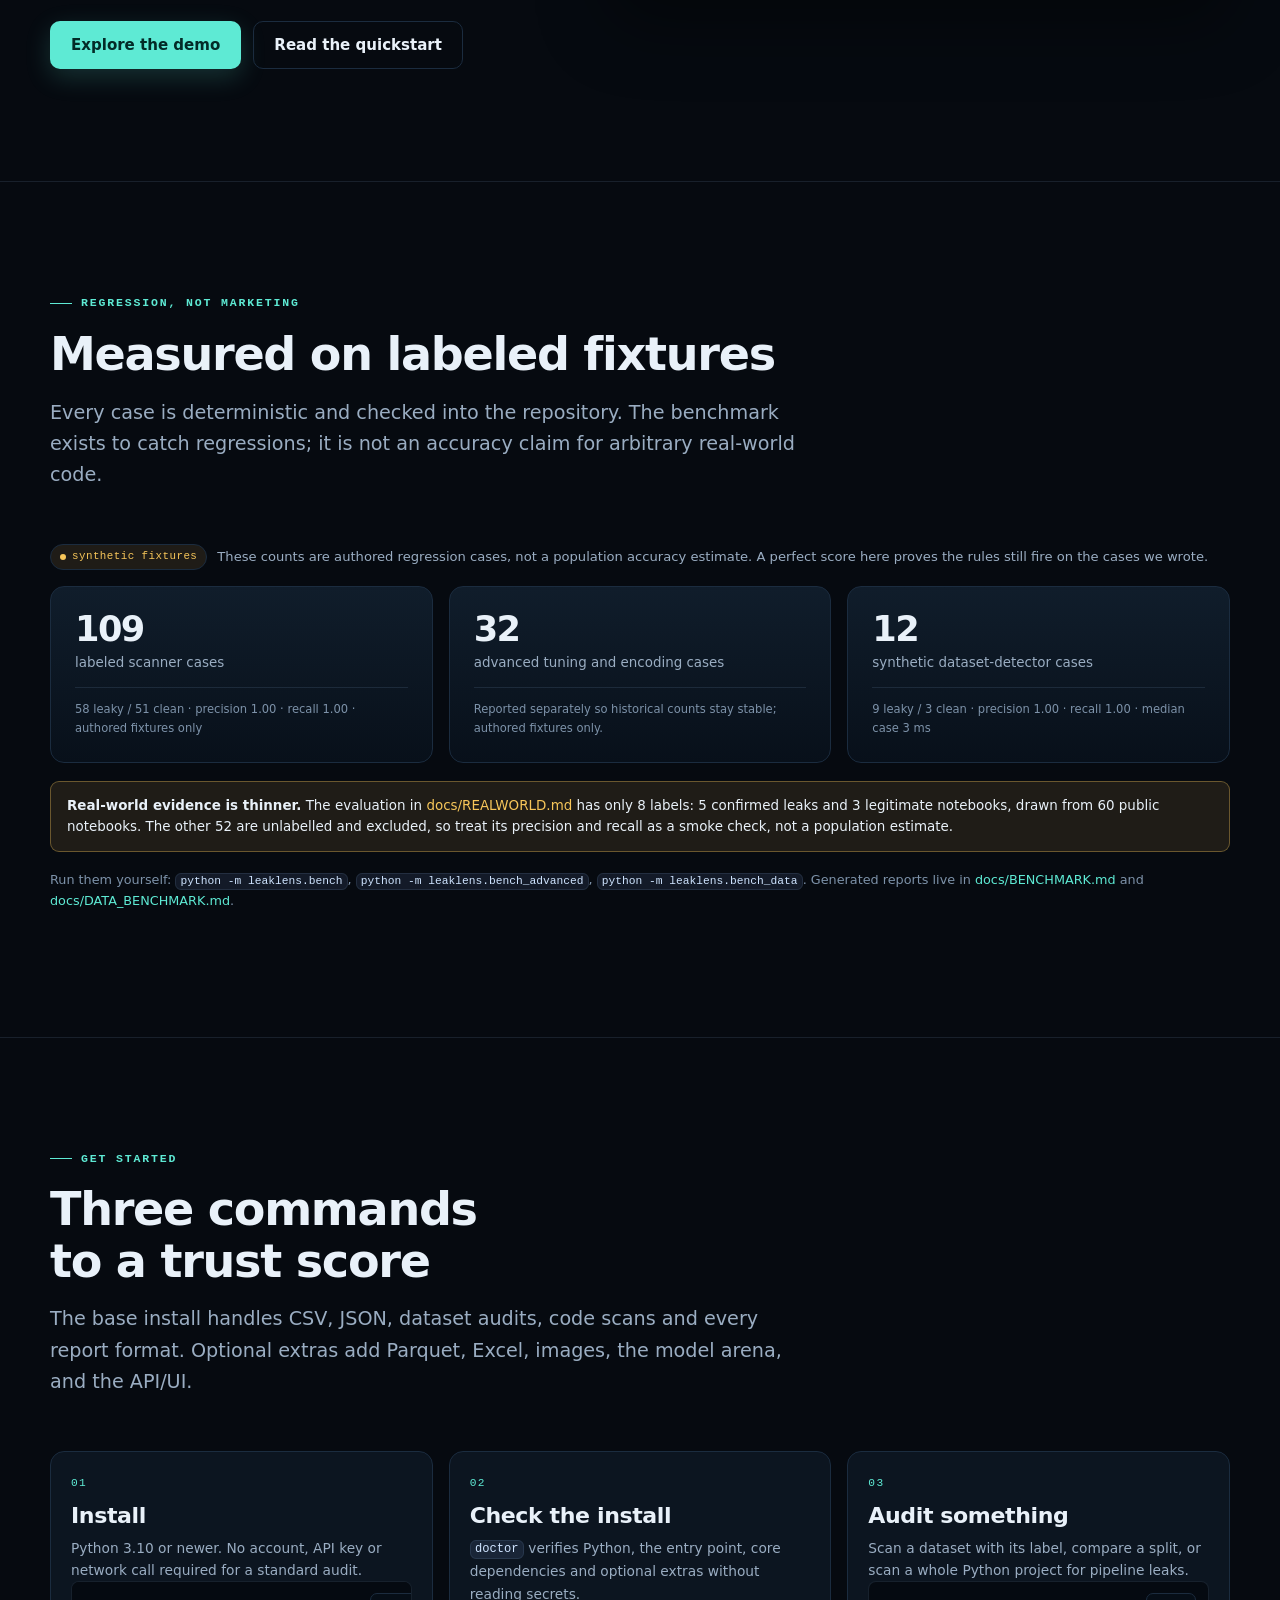
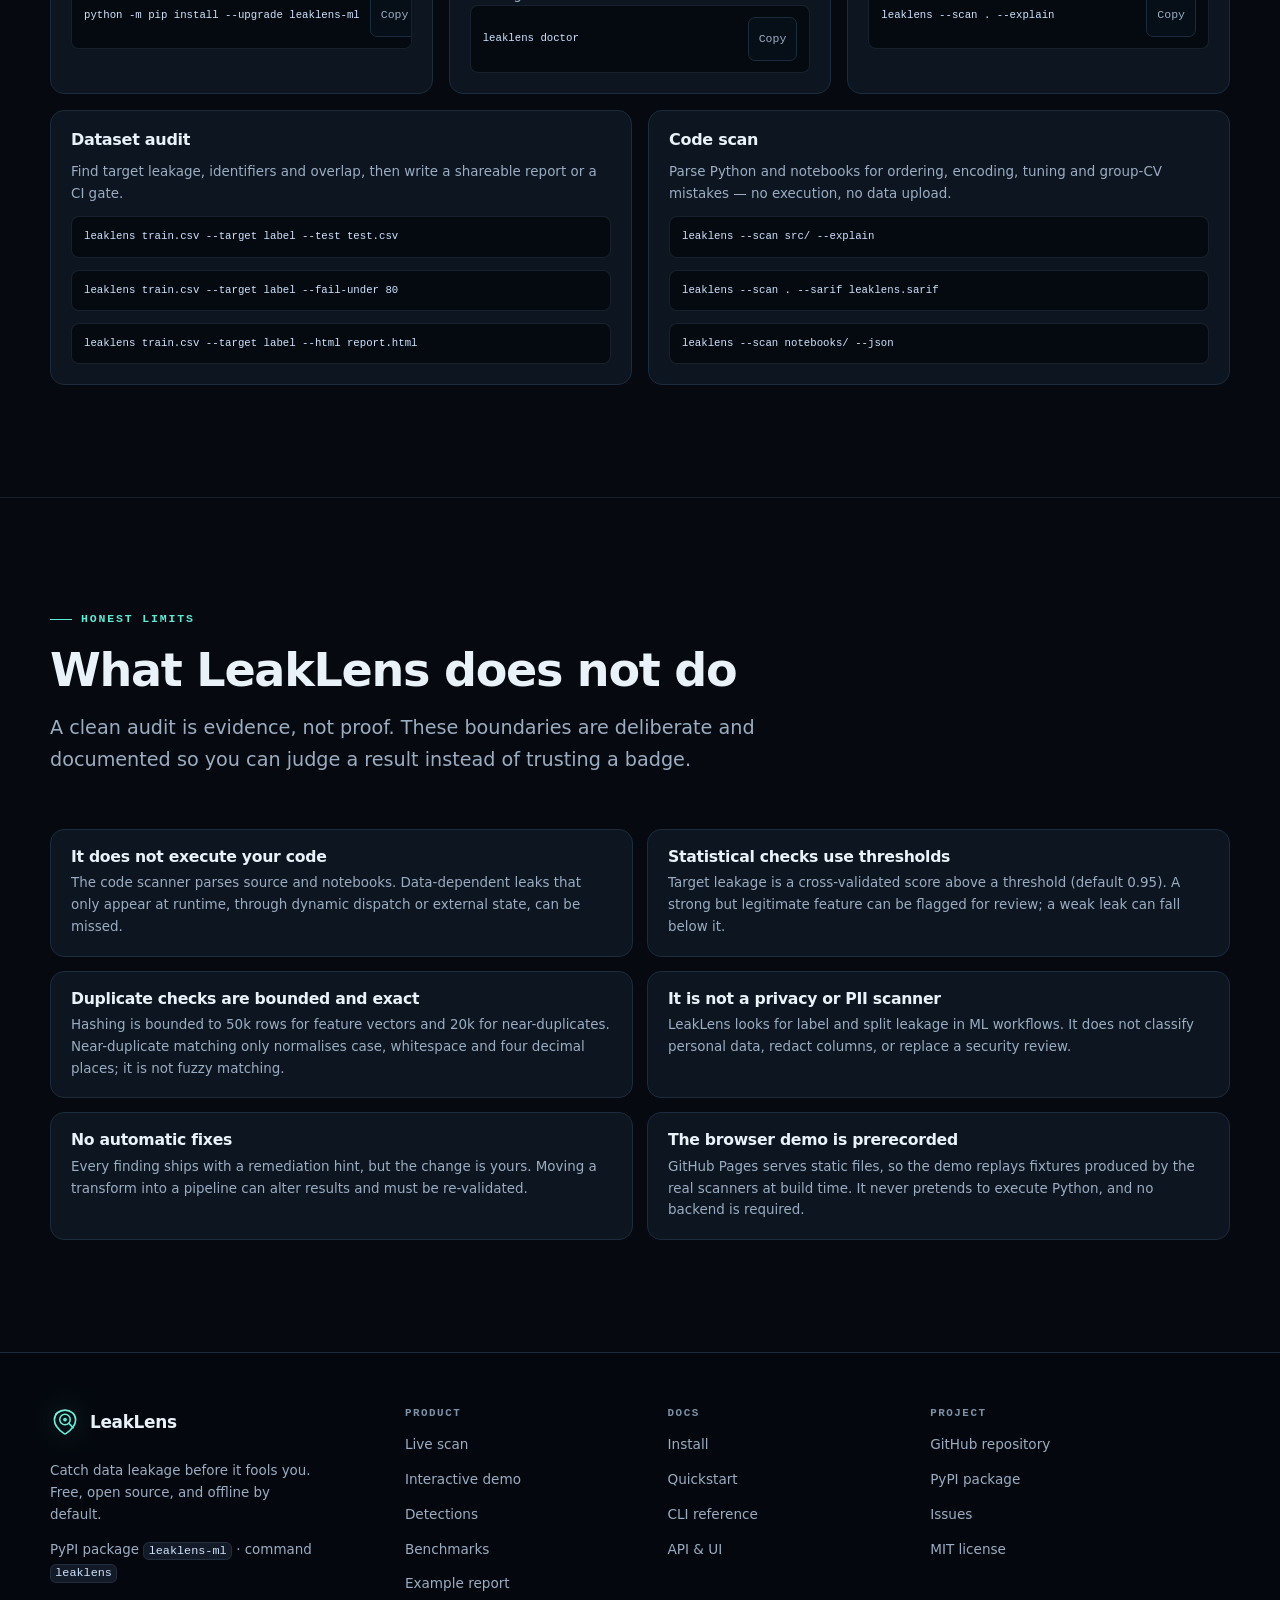
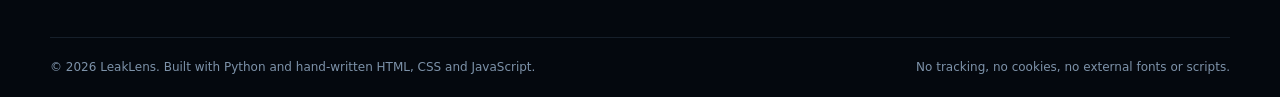
==== commit 057be917: "fix(ai): align feature metadata with the emitted catalogue; harden site The learned detector's expla" ====
--- a/docs/index.html
+++ b/docs/index.html
@@ -47,8 +47,8 @@
         <h1>Your model isn't smart.<br>It's <span>leaking</span>.</h1>
         <p class="lead">A leaked column can make any model look perfect. LeakLens reads your code and your data, finds the leaks that inflate your metrics, and tells you what to fix — before the numbers reach production.</p>
         <div class="hero-actions">
-          <a class="button" href="live.html">Scan your data live</a>
-          <a class="button button-secondary" href="demo.html">Open the interactive demo</a>
+          <a class="button" href="demo.html">Open the interactive demo</a>
+          <a class="button button-secondary" href="live.html">Live scan API (backend required)</a>
           <button class="button button-secondary" type="button" data-copy="python -m pip install --upgrade leaklens-ml" data-label="Copy install command">pip install leaklens-ml</button>
         </div>
         <ul class="hero-meta">
@@ -59,7 +59,8 @@
         </ul>
       </div>
 
-      <div class="audit-card reveal" data-audit aria-label="Recorded audit example">
+      <div class="audit-card reveal" data-audit aria-labelledby="audit-heading">
+        <h2 class="sr-only" id="audit-heading">Recorded audit example</h2>
         <div class="audit-top">
           <span class="dot" aria-hidden="true"></span>
           Recorded audit
@@ -67,20 +68,29 @@
         </div>
         <div class="score-lockup">
           <div class="score-ring" style="--score:50;--ring-color:var(--danger)" role="img" aria-label="Trust score 50 out of 100">
-            <span data-audit-score>50</span>
+            <span>50</span>
             <small>TRUST / 100</small>
           </div>
           <div>
-            <p class="audit-verdict" data-audit-verdict>Leaky table</p>
-            <p class="audit-sub" data-audit-counts>1 high · 1 medium · 0 low</p>
+            <p class="audit-verdict">Leaky table</p>
+            <p class="audit-sub">1 high · 1 medium · 0 low</p>
           </div>
         </div>
         <ul class="finding-mini">
           <li><span class="badge badge-high">high</span><span class="kind">target_leakage</span><span class="col">chargeback_flag</span></li>
           <li><span class="badge badge-medium">medium</span><span class="kind">id_like</span><span class="col">txn_id</span></li>
         </ul>
-        <button class="button button-small audit-action" type="button" data-audit-toggle aria-pressed="false">Apply the fix (recorded)</button>
-        <p class="audit-note" data-audit-note>Prerecorded output: leaky_transactions.csv, target is_fraud, generated by leaklens.leakage.scan and score().</p>
+        <button class="button button-small audit-action" type="button" data-audit-toggle aria-expanded="false" aria-controls="audit-diff">Preview the proposed change</button>
+        <p class="audit-note">Prerecorded output: leaky_transactions.csv, target is_fraud, generated by leaklens.leakage.scan and score().</p>
+        <div class="audit-diff" id="audit-diff" data-audit-diff hidden>
+          <p class="audit-diff-head">Proposed patch — not applied</p>
+          <pre class="audit-diff-code"><code><span class="diff-del">- df = df.drop(columns=["chargeback_flag"])</span>
+<span class="diff-del">- df = df.drop(columns=["txn_id"])</span>
+<span class="diff-add">+ df = df.drop(columns=["chargeback_flag", "txn_id"])</span></code></pre>
+          <p class="audit-diff-copy">Nothing was applied and no new scan ran.</p>
+          <p class="audit-diff-copy">LeakLens reports the leak; you change the code.</p>
+          <p class="audit-diff-recorded"><span class="audit-diff-score" role="img" aria-label="Trust score 100 out of 100">100</span> recorded in the second replay after both columns are dropped. <a href="demo.html#clean_transactions">Open that recorded run</a>.</p>
+        </div>
       </div>
     </div>
   </section>
@@ -88,9 +98,9 @@
   <!-- Proof strip --------------------------------------------------------- -->
   <div class="proof-strip">
     <div class="shell proof-grid">
-      <div><strong>109 / 109</strong><span>labeled scanner regression cases</span></div>
-      <div><strong>32 / 32</strong><span>advanced tuning &amp; encoding cases</span></div>
-      <div><strong>12 / 12</strong><span>synthetic dataset-detector cases</span></div>
+      <div><strong>109</strong><span>labeled scanner regression cases (synthetic)</span></div>
+      <div><strong>32</strong><span>advanced tuning &amp; encoding cases (synthetic)</span></div>
+      <div><strong>12</strong><span>synthetic dataset-detector cases</span></div>
       <div><strong>0</strong><span>network calls in a default audit</span></div>
     </div>
   </div>
@@ -183,7 +193,7 @@
           <button class="chip" type="button" data-filter="time" aria-pressed="false">Time</button>
           <button class="chip" type="button" data-filter="repro" aria-pressed="false">Reproducibility</button>
         </div>
-        <span class="faint mono" data-detect-count>14 shown</span>
+        <span class="faint mono" data-detect-count role="status" aria-live="polite">14 shown</span>
       </div>
 
       <div class="detection-grid" data-detect-grid>
@@ -258,6 +268,8 @@
           <div class="card-meta"><span class="badge badge-low">low</span><span>notebook</span></div>
         </article>
       </div>
+
+      <p class="detection-empty" data-detect-empty hidden>No detectors in this category. <button class="chip" type="button" data-filter-reset>Show all detectors</button></p>
 
       <p class="detections-note">Also covered: group and entity overlap (<code>--group</code>), near-duplicate images across folders (<code>leaklens images</code>), notebook cell ordering, fit-on-eval-data, preprocessing outside CV, frequency encoding, fill/one-hot/temporal leakage, and repeated test-set reuse. The full list with severities lives in the <a href="docs.html#detections">documentation</a>.</p>
     </div>
@@ -317,16 +329,17 @@
         <h2 id="bench-title">Measured on labeled fixtures</h2>
         <p class="lead">Every case is deterministic and checked into the repository. The benchmark exists to catch regressions; it is not an accuracy claim for arbitrary real-world code.</p>
       </div>
+      <p class="bench-honesty"><span class="badge badge-warn">synthetic fixtures</span> These counts are authored regression cases, not a population accuracy estimate. A perfect score here proves the rules still fire on the cases we wrote.</p>
       <div class="stat-grid">
         <div class="stat-card reveal">
           <strong>109</strong>
           <span>labeled scanner cases</span>
-          <small>58 leaky / 51 clean · precision 1.00 · recall 1.00 · original + categorized baseline</small>
+          <small>58 leaky / 51 clean · precision 1.00 · recall 1.00 · authored fixtures only</small>
         </div>
         <div class="stat-card reveal">
           <strong>32</strong>
           <span>advanced tuning and encoding cases</span>
-          <small>Reported separately so historical counts stay stable; runs in CI.</small>
+          <small>Reported separately so historical counts stay stable; authored fixtures only.</small>
         </div>
         <div class="stat-card reveal">
           <strong>12</strong>
@@ -334,6 +347,7 @@
           <small>9 leaky / 3 clean · precision 1.00 · recall 1.00 · median case 3 ms</small>
         </div>
       </div>
+      <p class="caveat caveat-strong"><strong>Real-world evidence is thinner.</strong> The evaluation in <a href="REALWORLD.md">docs/REALWORLD.md</a> has only 8 labels: 5 confirmed leaks and 3 legitimate notebooks, drawn from 60 public notebooks. The other 52 are unlabelled and excluded, so treat its precision and recall as a smoke check, not a population estimate.</p>
       <p class="caveat">Run them yourself: <code>python -m leaklens.bench</code>, <code>python -m leaklens.bench_advanced</code>, <code>python -m leaklens.bench_data</code>. Generated reports live in <a href="https://github.com/eyadstein/leaklens/blob/main/docs/BENCHMARK.md" rel="noopener">docs/BENCHMARK.md</a> and <a href="https://github.com/eyadstein/leaklens/blob/main/docs/DATA_BENCHMARK.md" rel="noopener">docs/DATA_BENCHMARK.md</a>.</p>
     </div>
   </section>
@@ -476,6 +490,8 @@
     const grid = document.querySelector("[data-detect-grid]");
     const buttons = [...document.querySelectorAll("[data-detect-filters] .chip")];
     const count = document.querySelector("[data-detect-count]");
+    const empty = document.querySelector("[data-detect-empty]");
+    const reset = document.querySelector("[data-filter-reset]");
     if (!grid || !buttons.length) return;
     const cards = [...grid.querySelectorAll("[data-category]")];
     const apply = (filter) => {
@@ -489,9 +505,14 @@
         button.setAttribute("aria-pressed", String(button.dataset.filter === filter));
       });
       if (count) count.textContent = `${shown} shown`;
+      if (empty) empty.hidden = shown !== 0;
     };
     buttons.forEach((button) => {
       button.addEventListener("click", () => apply(button.dataset.filter));
+    });
+    reset?.addEventListener("click", () => {
+      apply("all");
+      buttons[0]?.focus();
     });
   })();
 </script>
--- a/docs/assets/site.css
+++ b/docs/assets/site.css
@@ -10,7 +10,7 @@
   --line-soft: rgba(133, 171, 209, 0.14);
   --text: #e9f1f9;
   --muted: #9aadc2;
-  --faint: #6b8098;
+  --faint: #7d92a9;
   --accent: #5eead4;
   --accent-ink: #032b27;
   --accent-soft: rgba(94, 234, 212, 0.12);
@@ -439,14 +439,14 @@
 }
 
 .button-small {
-  min-height: 38px;
+  min-height: 44px;
   padding: 8px 14px;
   font-size: 0.85rem;
   border-radius: 8px;
 }
 
 .button-ghost {
-  min-height: 38px;
+  min-height: 44px;
   padding: 7px 12px;
   background: transparent;
   border-color: var(--line);
@@ -470,7 +470,7 @@
   display: inline-flex;
   align-items: center;
   gap: 7px;
-  min-height: 34px;
+  min-height: 44px;
   padding: 6px 10px;
   border-radius: 7px;
   border: 1px solid var(--line);
@@ -547,7 +547,7 @@
 }
 
 .chip {
-  min-height: 36px;
+  min-height: 44px;
   padding: 7px 13px;
   border-radius: 999px;
   border: 1px solid var(--line);
@@ -798,20 +798,18 @@
   color: var(--faint);
 }
 
-.audit-card.is-fixed .finding-mini li {
-  opacity: 0.35;
-  text-decoration: line-through;
-}
-
-.audit-card.is-fixed {
-  --ring-color: var(--safe);
-}
-
 .audit-action {
   margin-top: 16px;
   width: 100%;
 }
 
+.audit-action[aria-expanded="true"] {
+  background: var(--accent-soft);
+  border-color: rgba(94, 234, 212, 0.45);
+  color: var(--accent);
+  box-shadow: none;
+}
+
 .audit-note {
   margin: 14px 0 0;
   color: var(--faint);
@@ -819,8 +817,79 @@
   line-height: 1.5;
 }
 
-.audit-note.is-safe {
+/* A proposed patch is shown, never applied. The score ring above stays at the
+   recorded 50 until the user changes and re-runs the scanner themselves. */
+.audit-diff {
+  margin-top: 14px;
+  padding: 14px;
+  border: 1px solid var(--line);
+  border-radius: 10px;
+  background: rgba(4, 9, 15, 0.55);
+}
+
+.audit-diff-head {
+  margin: 0 0 10px;
+  color: var(--warn);
+  font-family: var(--mono);
+  font-size: 0.68rem;
+  letter-spacing: 0.04em;
+  text-transform: uppercase;
+}
+
+.audit-diff-code {
+  margin: 0 0 12px;
+  padding: 12px;
+  overflow-x: auto;
+  border: 1px solid var(--line-soft);
+  border-radius: 8px;
+  background: var(--ink);
+  font-family: var(--mono);
+  font-size: 0.72rem;
+  line-height: 1.6;
+}
+
+.audit-diff-code code {
+  display: block;
+  white-space: pre;
+}
+
+.diff-del {
+  color: var(--danger);
+}
+
+.diff-add {
   color: var(--safe);
+}
+
+.audit-diff-copy {
+  margin: 0 0 8px;
+  color: var(--muted);
+  font-size: 0.76rem;
+  line-height: 1.5;
+}
+
+.audit-diff-recorded {
+  margin: 10px 0 0;
+  padding-top: 10px;
+  border-top: 1px solid var(--line-soft);
+  color: var(--muted);
+  font-size: 0.72rem;
+  line-height: 1.5;
+}
+
+.audit-diff-score {
+  display: inline-flex;
+  align-items: center;
+  justify-content: center;
+  min-width: 30px;
+  height: 22px;
+  padding-inline: 7px;
+  border-radius: 999px;
+  background: var(--safe-soft);
+  color: var(--safe);
+  font-family: var(--mono);
+  font-size: 0.7rem;
+  font-weight: 700;
 }
 
 /* Proof strip ------------------------------------------------------------- */
@@ -873,6 +942,11 @@
 
 .leak-card h3 {
   font-size: 1.08rem;
+}
+
+/* A severity badge is a label, not a divider: keep it hugging its text. */
+.leak-card .badge {
+  align-self: flex-start;
 }
 
 .leak-card p {
@@ -1116,6 +1190,19 @@
   font-size: 0.86rem;
 }
 
+.detection-empty {
+  margin: 0;
+  padding: 22px;
+  border: 1px dashed var(--line);
+  border-radius: var(--radius);
+  color: var(--muted);
+  text-align: center;
+}
+
+.detection-empty .chip {
+  margin-left: 8px;
+}
+
 /* Demo preview ------------------------------------------------------------ */
 .demo-preview {
   display: grid;
@@ -1204,6 +1291,7 @@
 
 .step {
   position: relative;
+  min-width: 0;
   padding: 22px 20px 20px;
   border: 1px solid var(--line);
   border-radius: var(--radius);
@@ -1298,8 +1386,8 @@
 
 .stat-card strong {
   display: block;
-  font-size: clamp(2rem, 4vw, 2.8rem);
-  letter-spacing: -0.05em;
+  font-size: clamp(1.7rem, 3vw, 2.2rem);
+  letter-spacing: -0.045em;
   line-height: 1;
 }
 
@@ -1325,6 +1413,30 @@
   font-size: 0.8rem;
 }
 
+.bench-honesty {
+  display: flex;
+  flex-wrap: wrap;
+  align-items: center;
+  gap: 10px;
+  margin: 0 0 16px;
+  color: var(--muted);
+  font-size: 0.82rem;
+}
+
+.caveat-strong {
+  padding: 14px 16px;
+  border: 1px solid rgba(247, 198, 90, 0.35);
+  border-radius: var(--radius-sm);
+  background: var(--warn-soft);
+  color: var(--text);
+  font-size: 0.84rem;
+  line-height: 1.55;
+}
+
+.caveat-strong a {
+  color: var(--warn);
+}
+
 /* Install ----------------------------------------------------------------- */
 .install-grid {
   display: grid;
@@ -1355,6 +1467,7 @@
   display: flex;
   align-items: center;
   gap: 10px;
+  min-width: 0;
   padding: 11px 12px;
   border: 1px solid var(--line-soft);
   border-radius: 8px;
@@ -2524,7 +2637,7 @@
   .stat-grid,
   .steps,
   .demo-notes {
-    grid-template-columns: 1fr;
+    grid-template-columns: minmax(0, 1fr);
   }
   .limit-grid {
     grid-template-columns: 1fr;
@@ -2658,6 +2771,29 @@
   }
   a {
     color: #111;
+  }
+  .js .reveal {
+    opacity: 1;
+    transform: none;
+  }
+  /* Print is content, not theme: flatten every surface so no class colour can
+     leave dark text on a dark card. Severity still reads from its text label. */
+  body * {
+    background: #fff !important;
+    color: #111 !important;
+    box-shadow: none !important;
+  }
+  .audit-card,
+  .detection-card,
+  .leak-card,
+  .stat-card,
+  .limit,
+  .result-card,
+  .install-card {
+    border-color: #bbb;
+  }
+  .audit-card::after {
+    display: none;
   }
 }
 
@@ -3322,6 +3458,108 @@
   margin-bottom: 8px;
 }
 
+.live-ai-optin {
+  border: 1px dashed var(--line);
+  border-radius: var(--radius-sm);
+  background: var(--panel-3);
+  padding: 12px 14px;
+  margin: 14px 0 4px;
+}
+
+.live-checkbox {
+  display: flex;
+  align-items: flex-start;
+  gap: 10px;
+  cursor: pointer;
+  font-size: 0.9rem;
+}
+
+.live-checkbox input {
+  margin-top: 3px;
+  accent-color: var(--warn);
+}
+
+.live-checkbox .badge {
+  margin-left: 6px;
+  vertical-align: middle;
+}
+
+.live-ai-result {
+  border-color: var(--warn);
+  overflow-x: visible;
+}
+
+.live-ai-head h3 {
+  display: flex;
+  align-items: center;
+  gap: 8px;
+  flex-wrap: wrap;
+}
+
+.live-ai-head .live-note {
+  margin: 4px 0 0;
+}
+
+.live-ai-body {
+  display: grid;
+  gap: 12px;
+  margin-top: 12px;
+}
+
+.live-ai-card {
+  border: 1px solid var(--line);
+  border-radius: var(--radius-sm);
+  background: var(--panel-3);
+  padding: 12px 14px;
+  overflow-x: auto;
+}
+
+.live-ai-card h4 {
+  margin: 0 0 4px;
+  font-size: 0.94rem;
+}
+
+.live-ai-card p {
+  margin: 6px 0;
+}
+
+.live-ai-list {
+  margin-top: 8px;
+}
+
+.live-ai-list strong {
+  display: block;
+  margin-bottom: 4px;
+  font-size: 0.86rem;
+}
+
+.live-ai-note {
+  border-left: 2px solid var(--warn);
+  padding-left: 10px;
+  margin-top: 10px;
+}
+
+.live-ai-llm {
+  border-left: 2px solid var(--warn);
+  padding-left: 10px;
+}
+
+.live-ai-model {
+  border: 1px solid var(--line);
+  border-radius: var(--radius-sm);
+  background: var(--panel-3);
+  padding: 10px 14px;
+}
+
+.live-ai-model summary {
+  cursor: pointer;
+  font-weight: 600;
+}
+
+.live-ai-model p {
+  margin: 8px 0 0;
+}
+
 .live-impact-table th {
   color: var(--faint);
   font-weight: 560;
@@ -3519,3 +3757,62 @@
     padding: 0;
   }
 }
+
+/* Experimental AI panel in the prerecorded demo. */
+.ai-panel {
+  padding-bottom: 12px;
+}
+.ai-panel > p,
+.ai-panel > ul,
+.ai-panel > details {
+  margin: 10px 13px 0;
+}
+.ai-list {
+  display: grid;
+  gap: 10px;
+  padding: 0;
+  list-style: none;
+}
+.ai-item {
+  border: 1px solid var(--line-soft);
+  border-radius: 10px;
+  padding: 10px 11px;
+  display: grid;
+  gap: 7px;
+}
+.ai-title {
+  display: flex;
+  align-items: flex-start;
+  gap: 7px;
+  font-weight: 600;
+}
+.ai-meta {
+  color: var(--faint);
+  font-family: var(--mono);
+  font-size: 0.72rem;
+}
+.ai-evidence,
+.ai-remediation {
+  font-size: 0.85rem;
+}
+.ai-evidence summary,
+.ai-remediation summary {
+  cursor: pointer;
+  color: var(--muted);
+  font-family: var(--mono);
+  font-size: 0.72rem;
+  letter-spacing: 0.04em;
+}
+.ai-evidence ul,
+.ai-remediation ul,
+.ai-remediation ol {
+  margin: 8px 0 0;
+  padding-left: 18px;
+  display: grid;
+  gap: 6px;
+}
+.ai-evidence code {
+  display: block;
+  margin-top: 3px;
+  overflow-wrap: anywhere;
+}
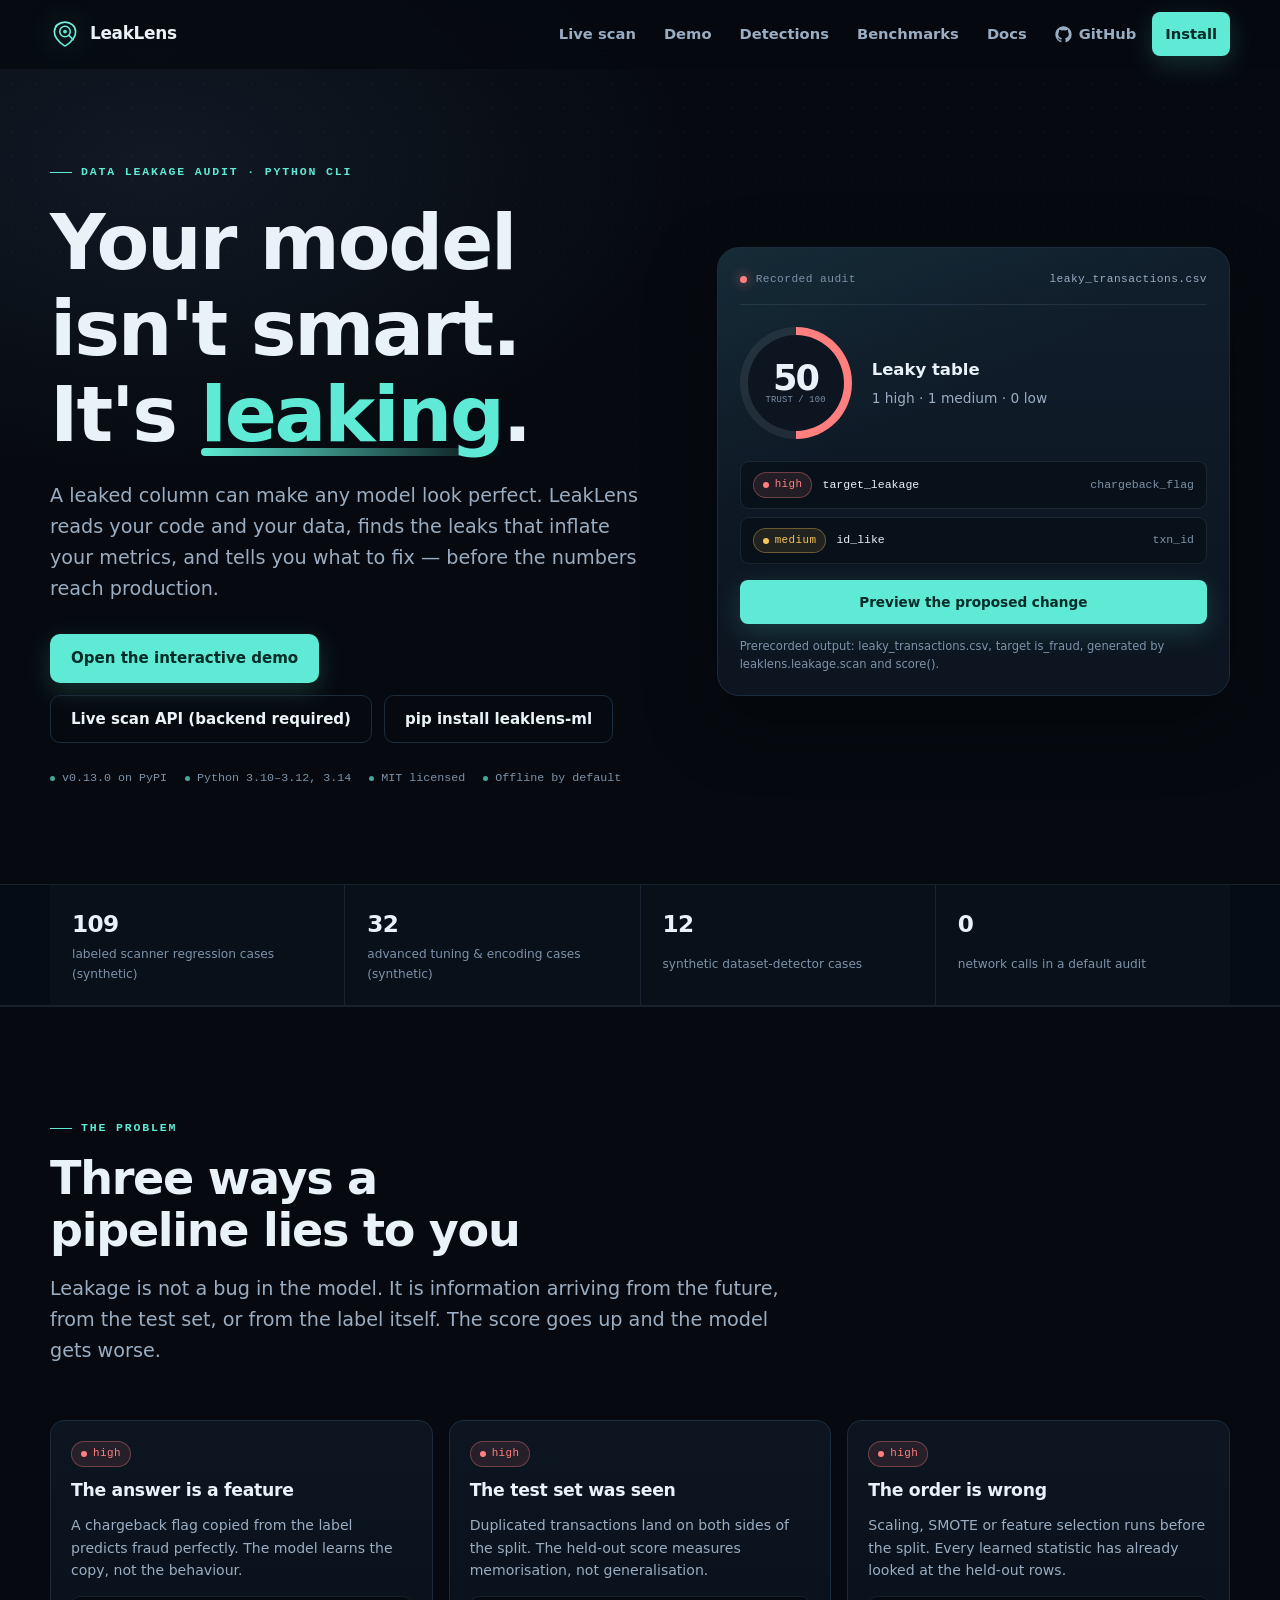
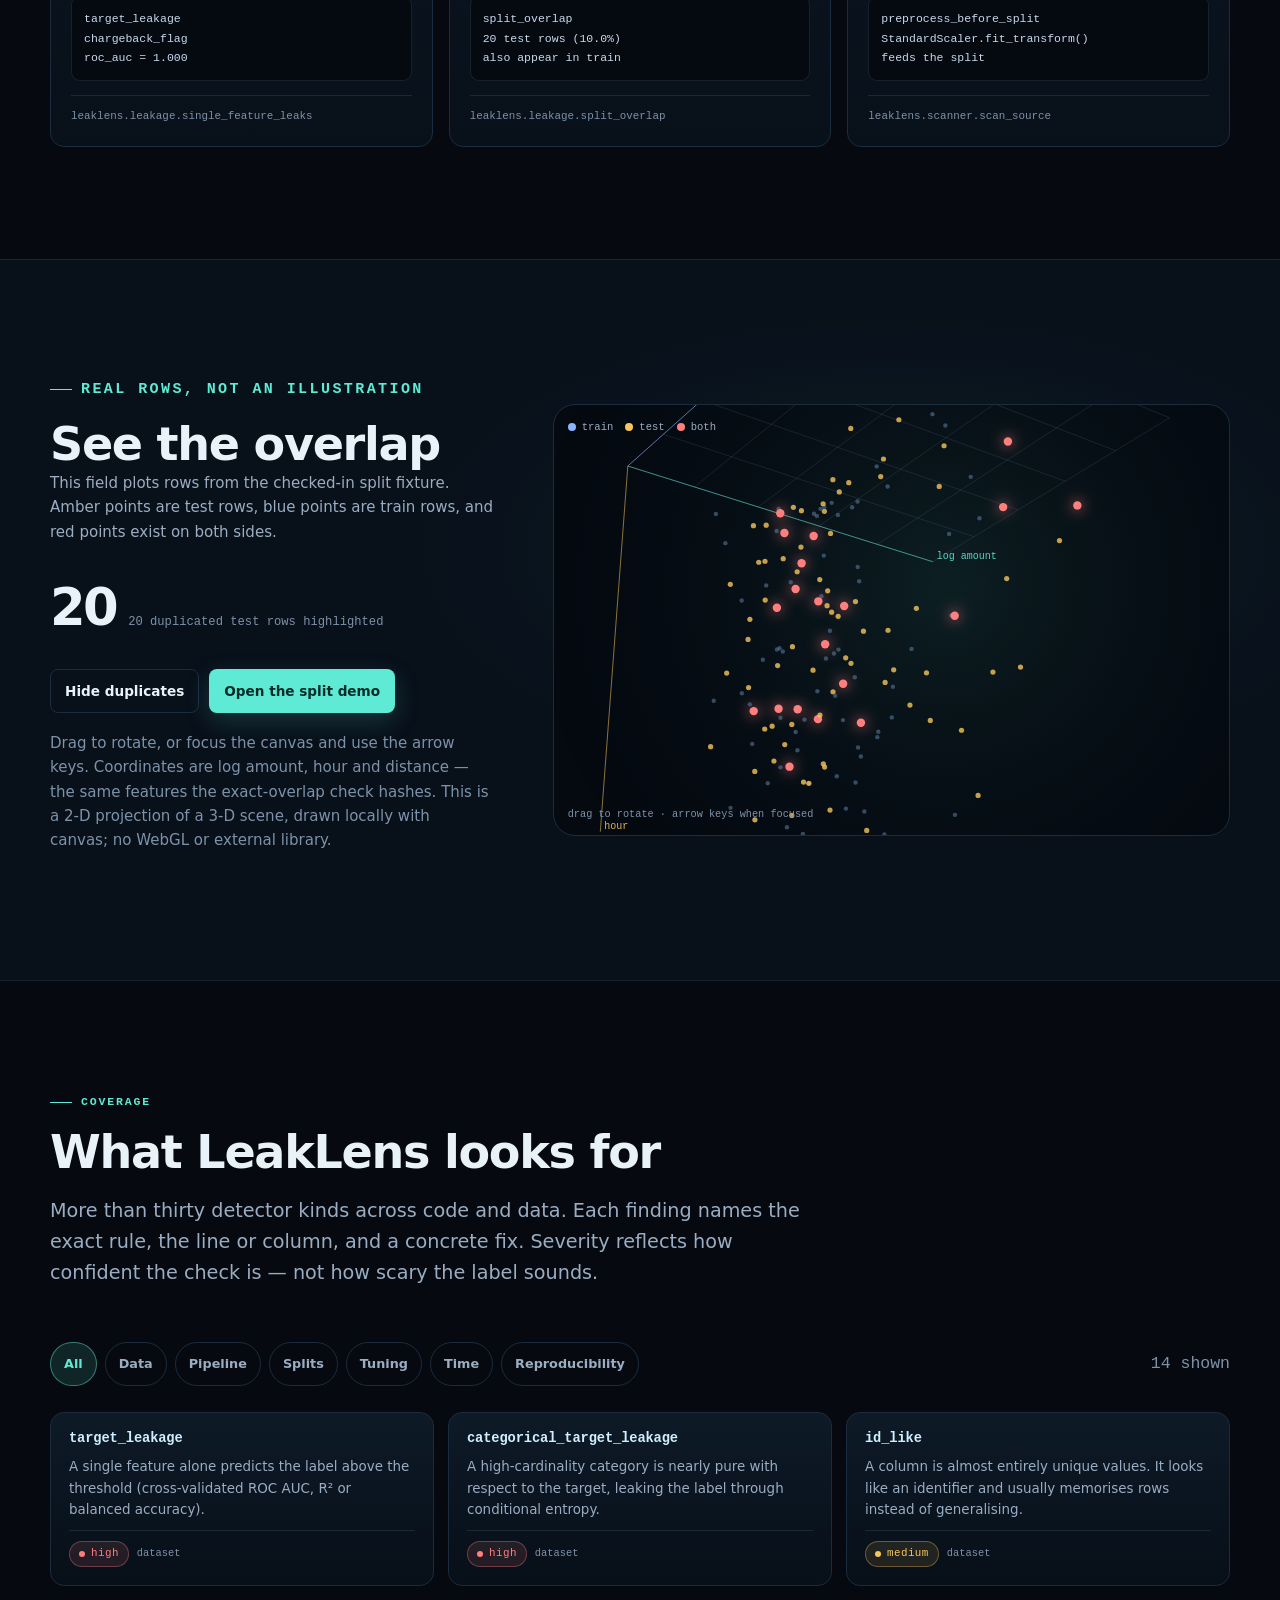
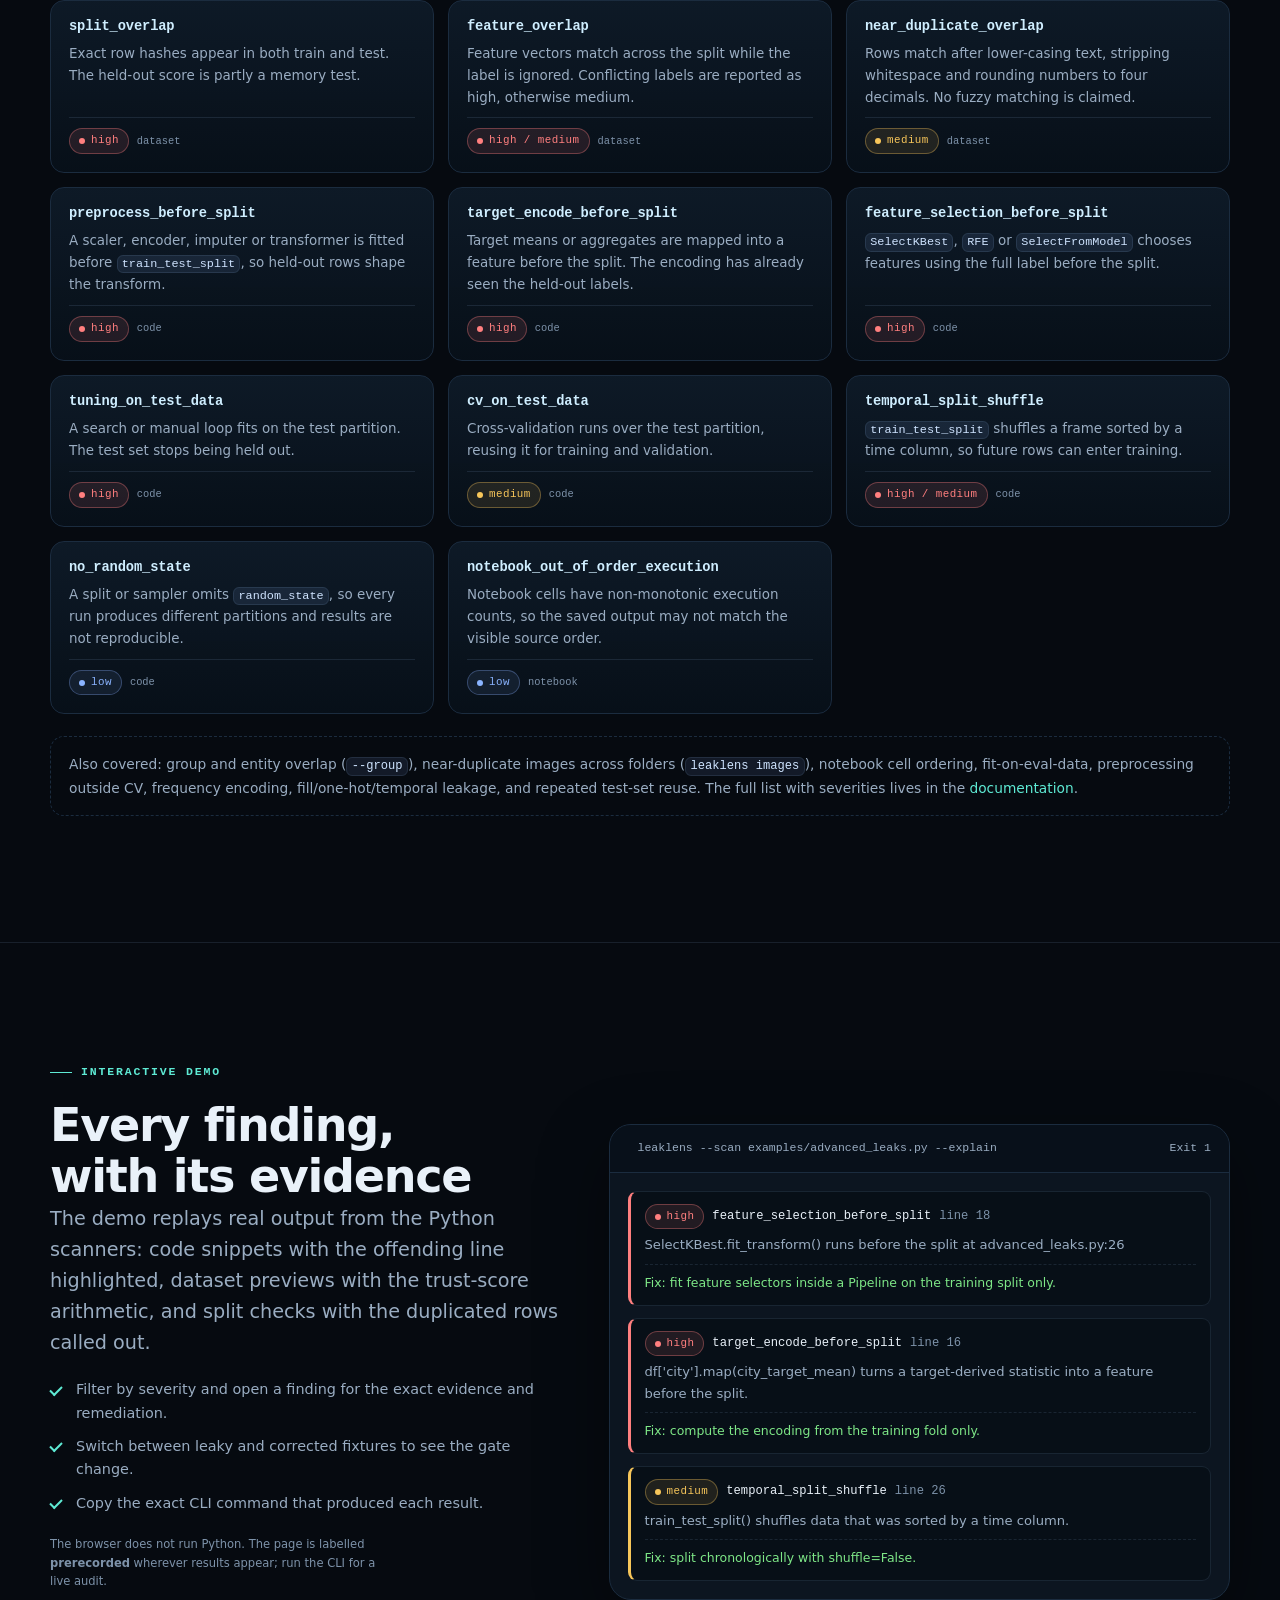
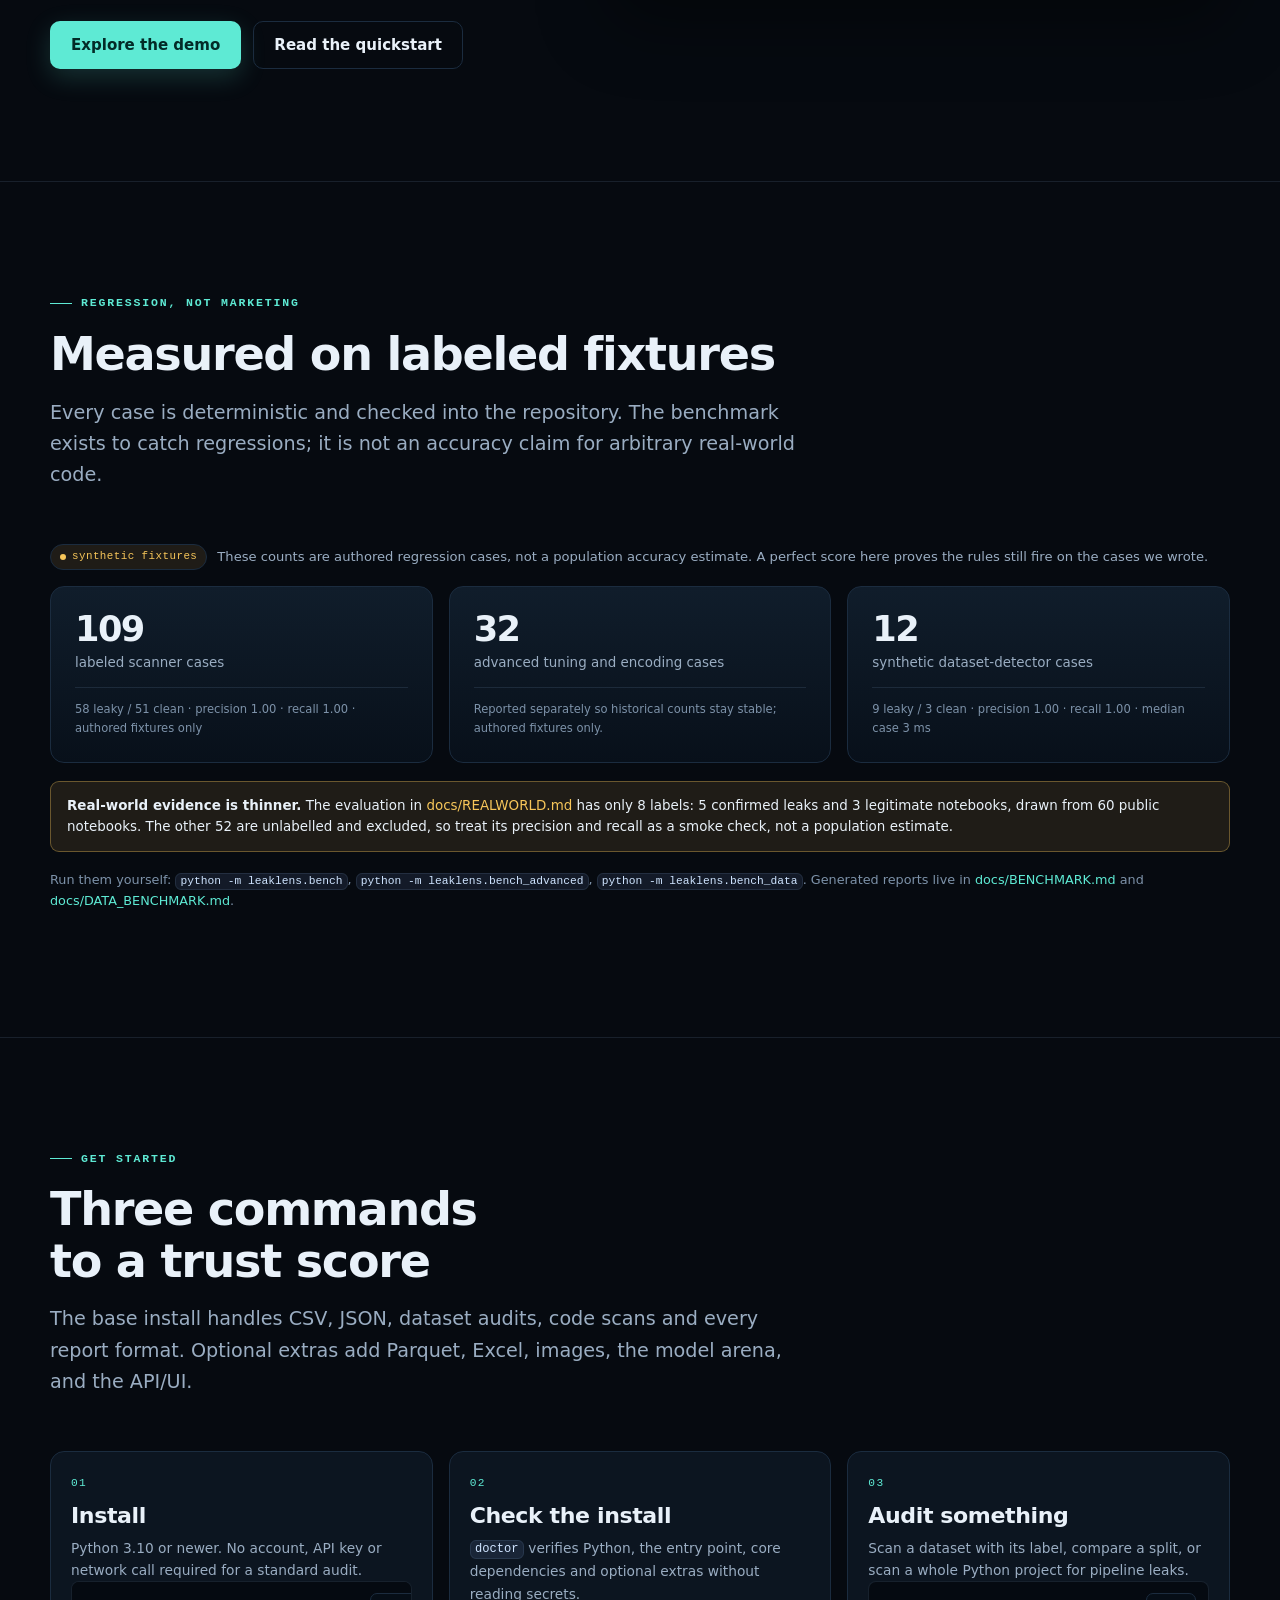
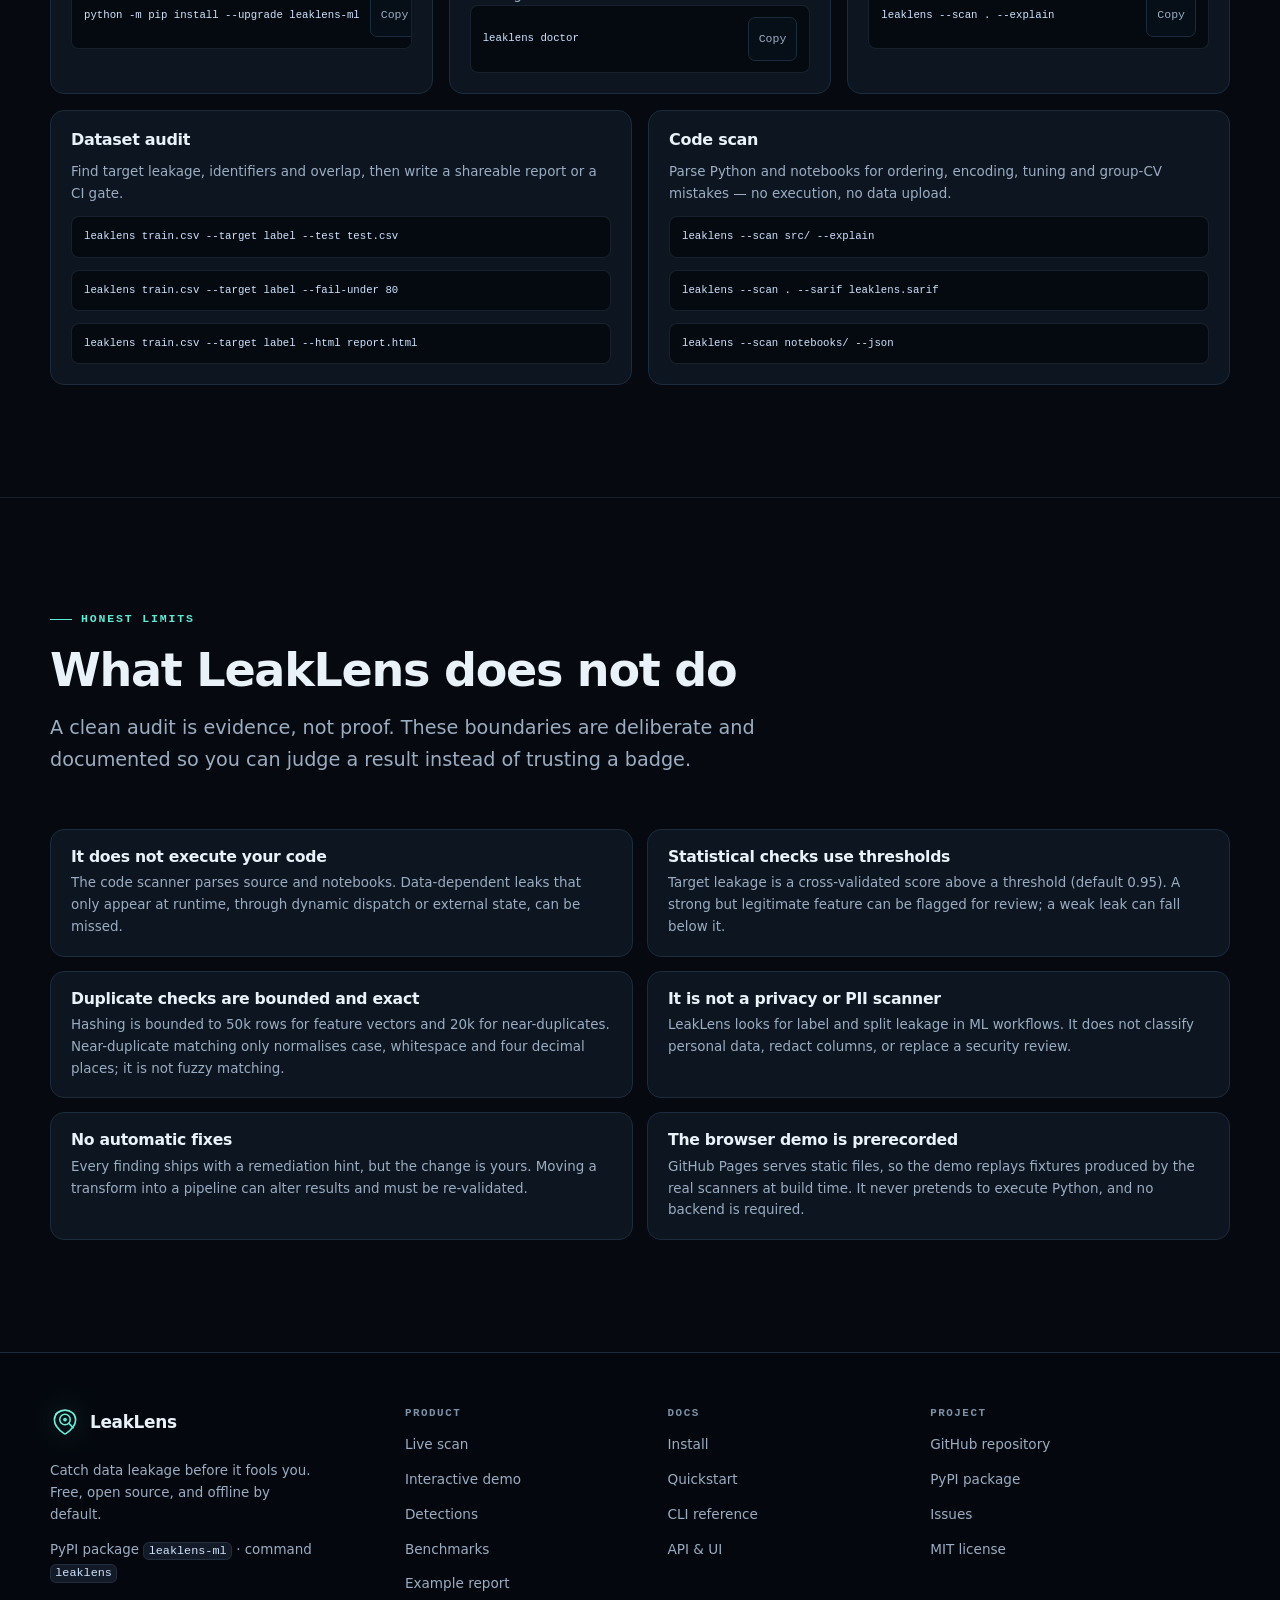
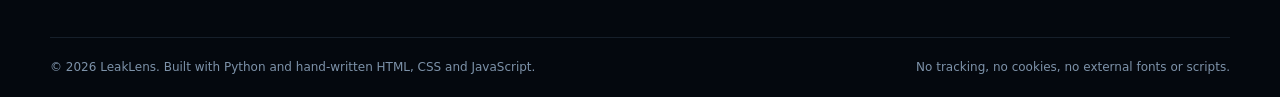
==== commit ce8e67f1: "ci: add Python 3.14 to the test matrix The README already lists 3.14 as locally verified for the ful" ====
--- a/docs/index.html
+++ b/docs/index.html
@@ -53,7 +53,7 @@
         </div>
         <ul class="hero-meta">
           <li>v0.13.0 on PyPI</li>
-          <li>Python 3.10–3.12</li>
+          <li>Python 3.10–3.12, 3.14</li>
           <li>MIT licensed</li>
           <li>Offline by default</li>
         </ul>
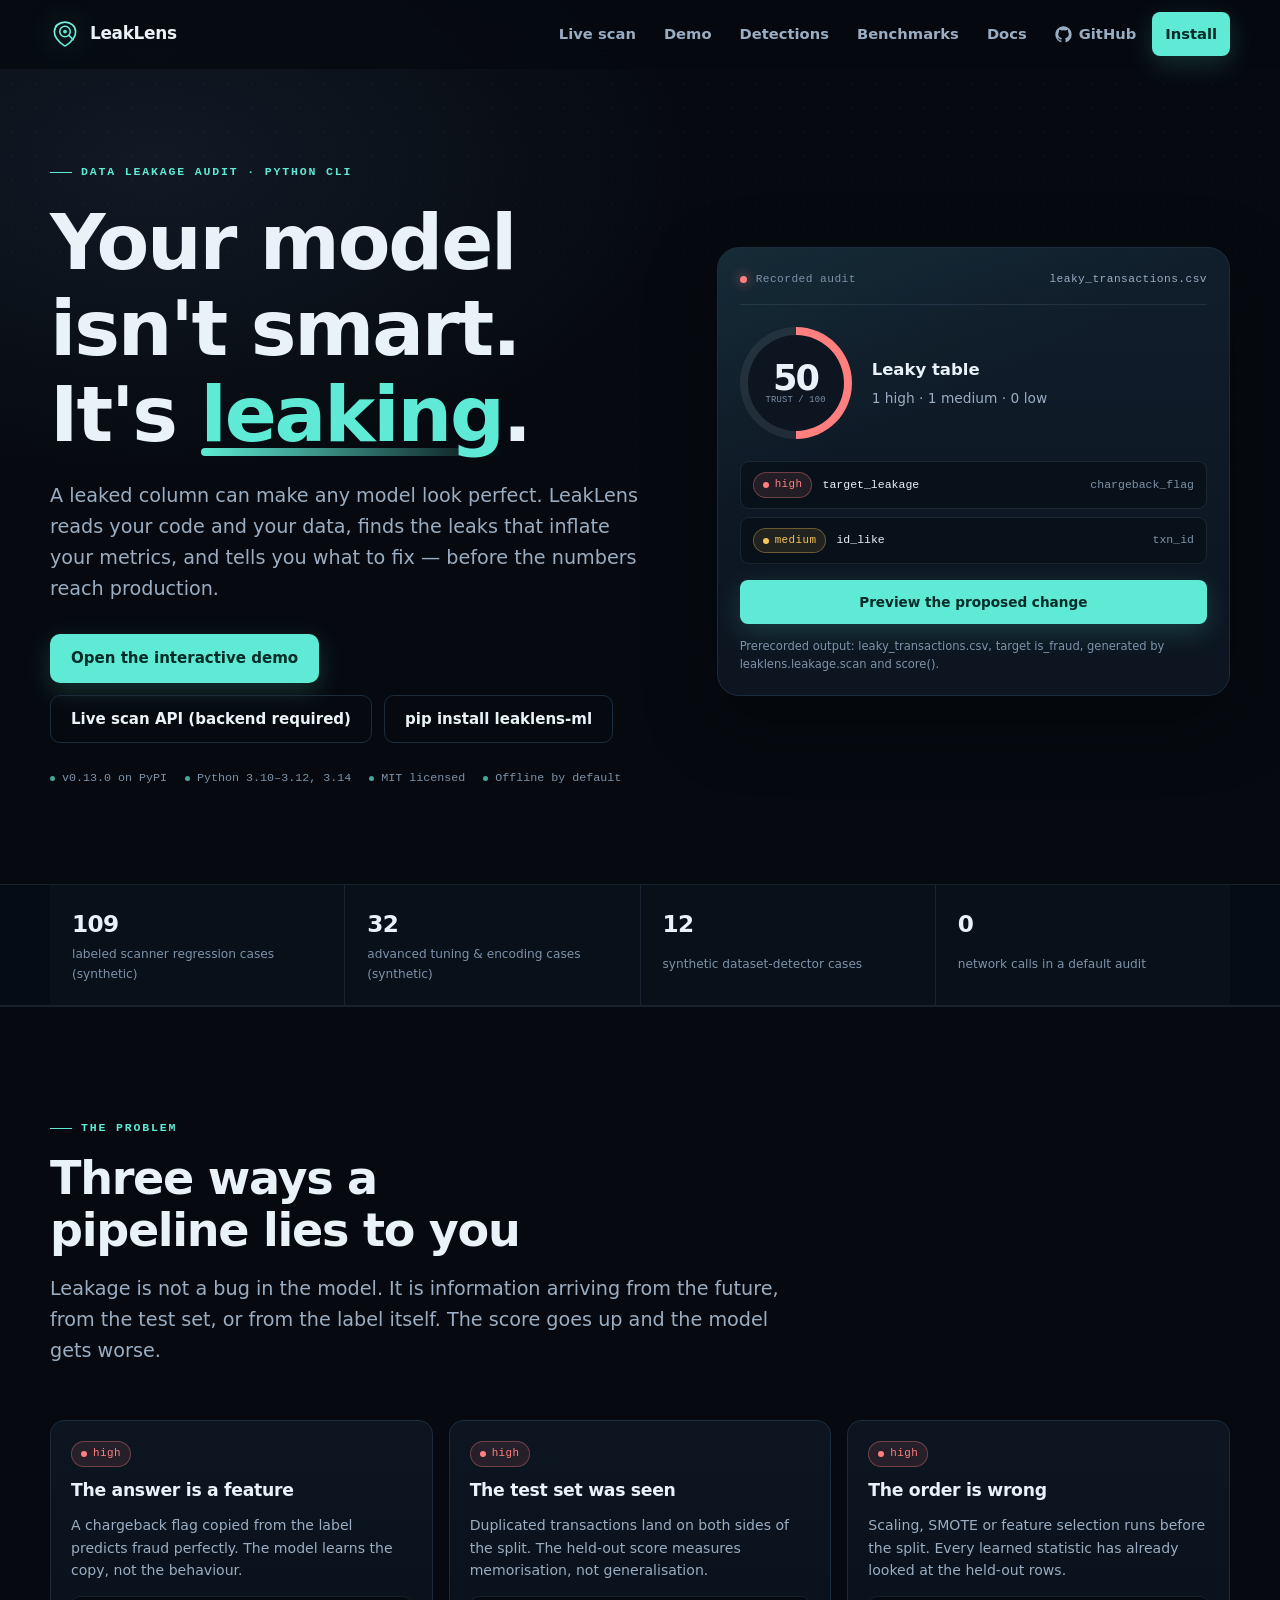
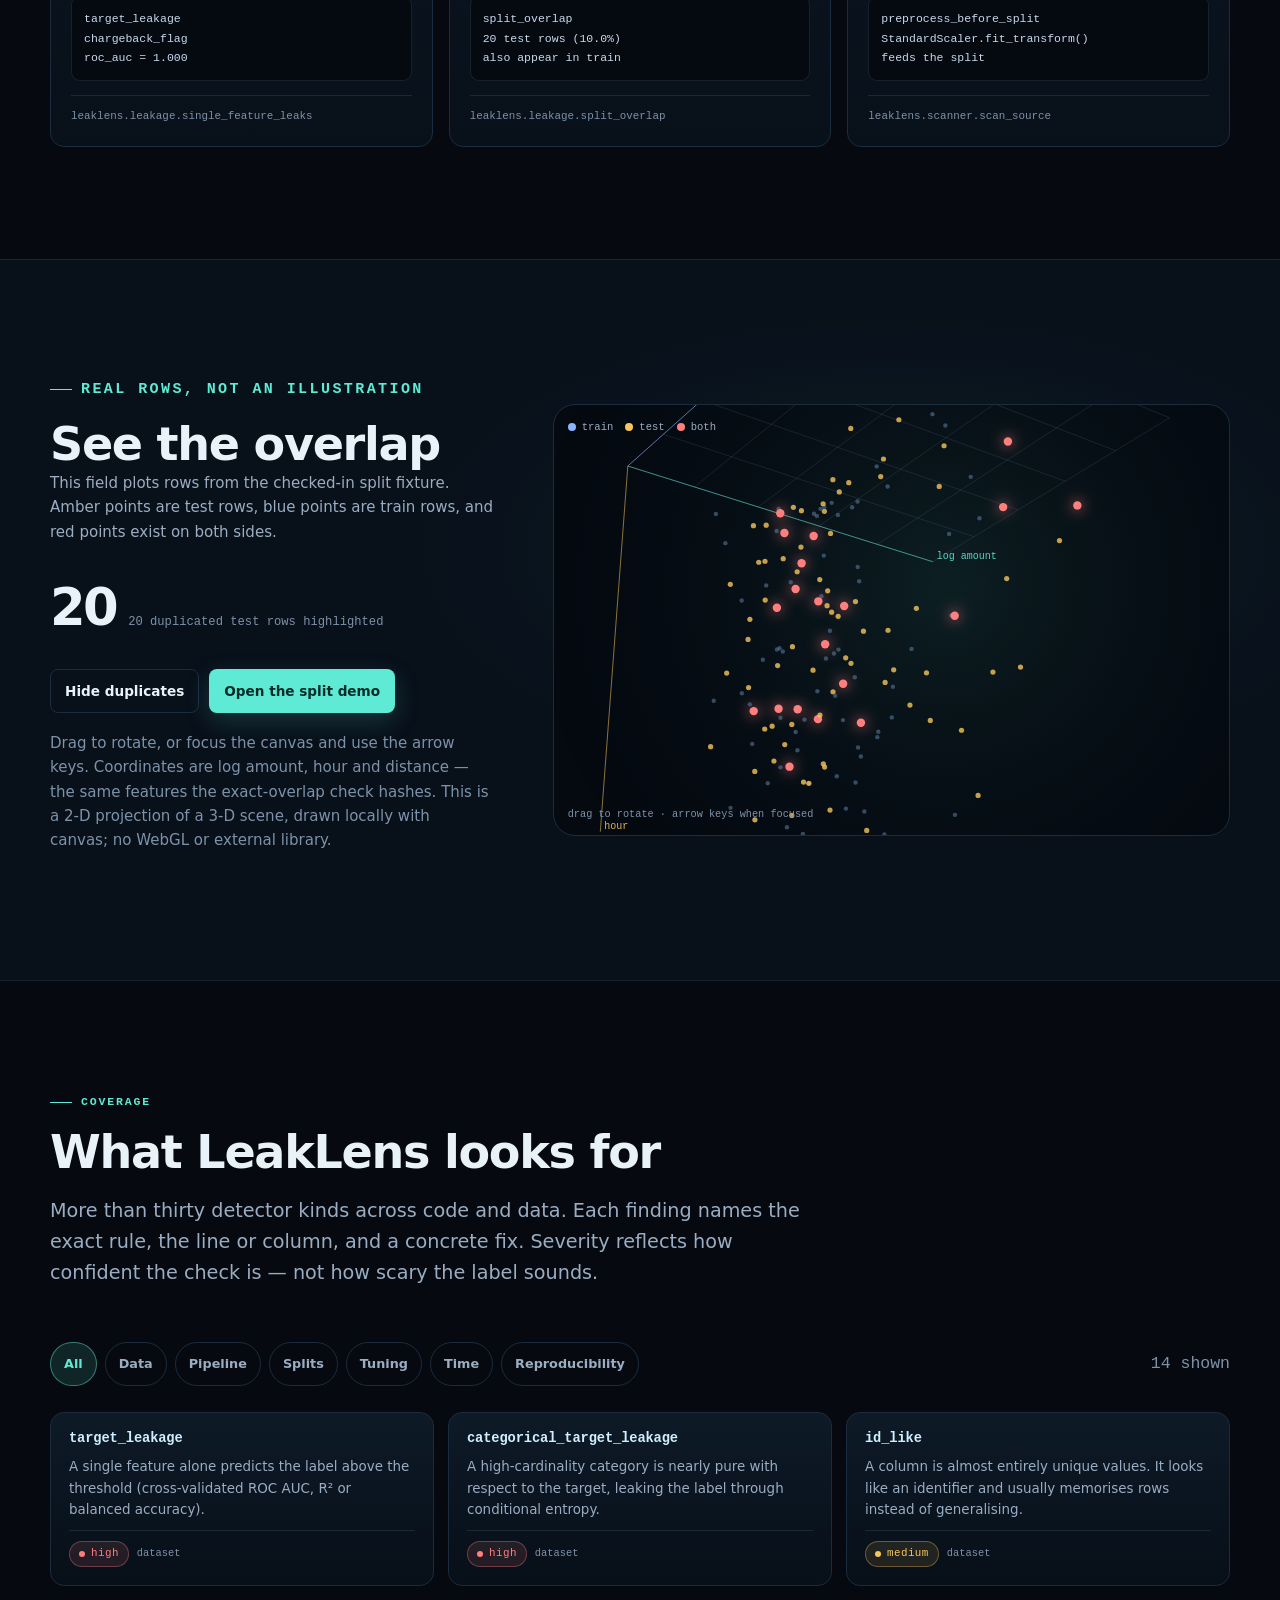
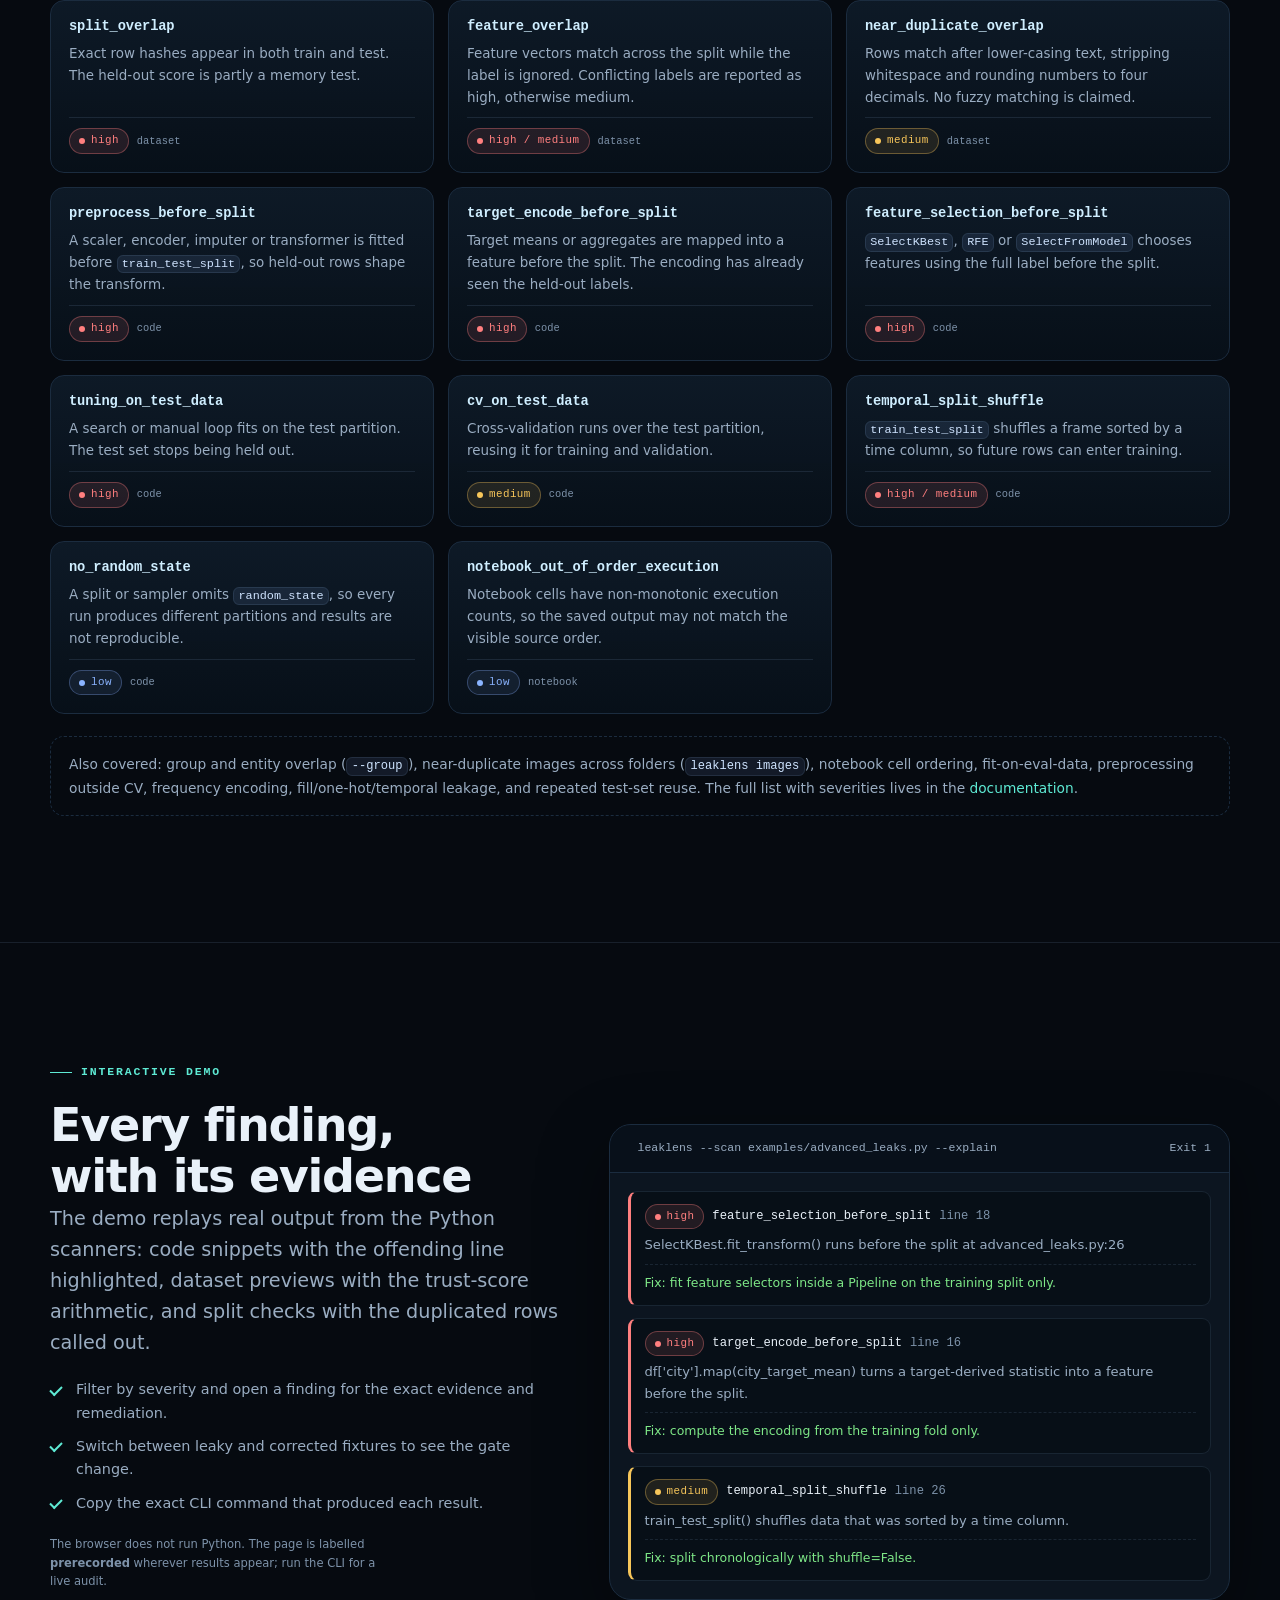
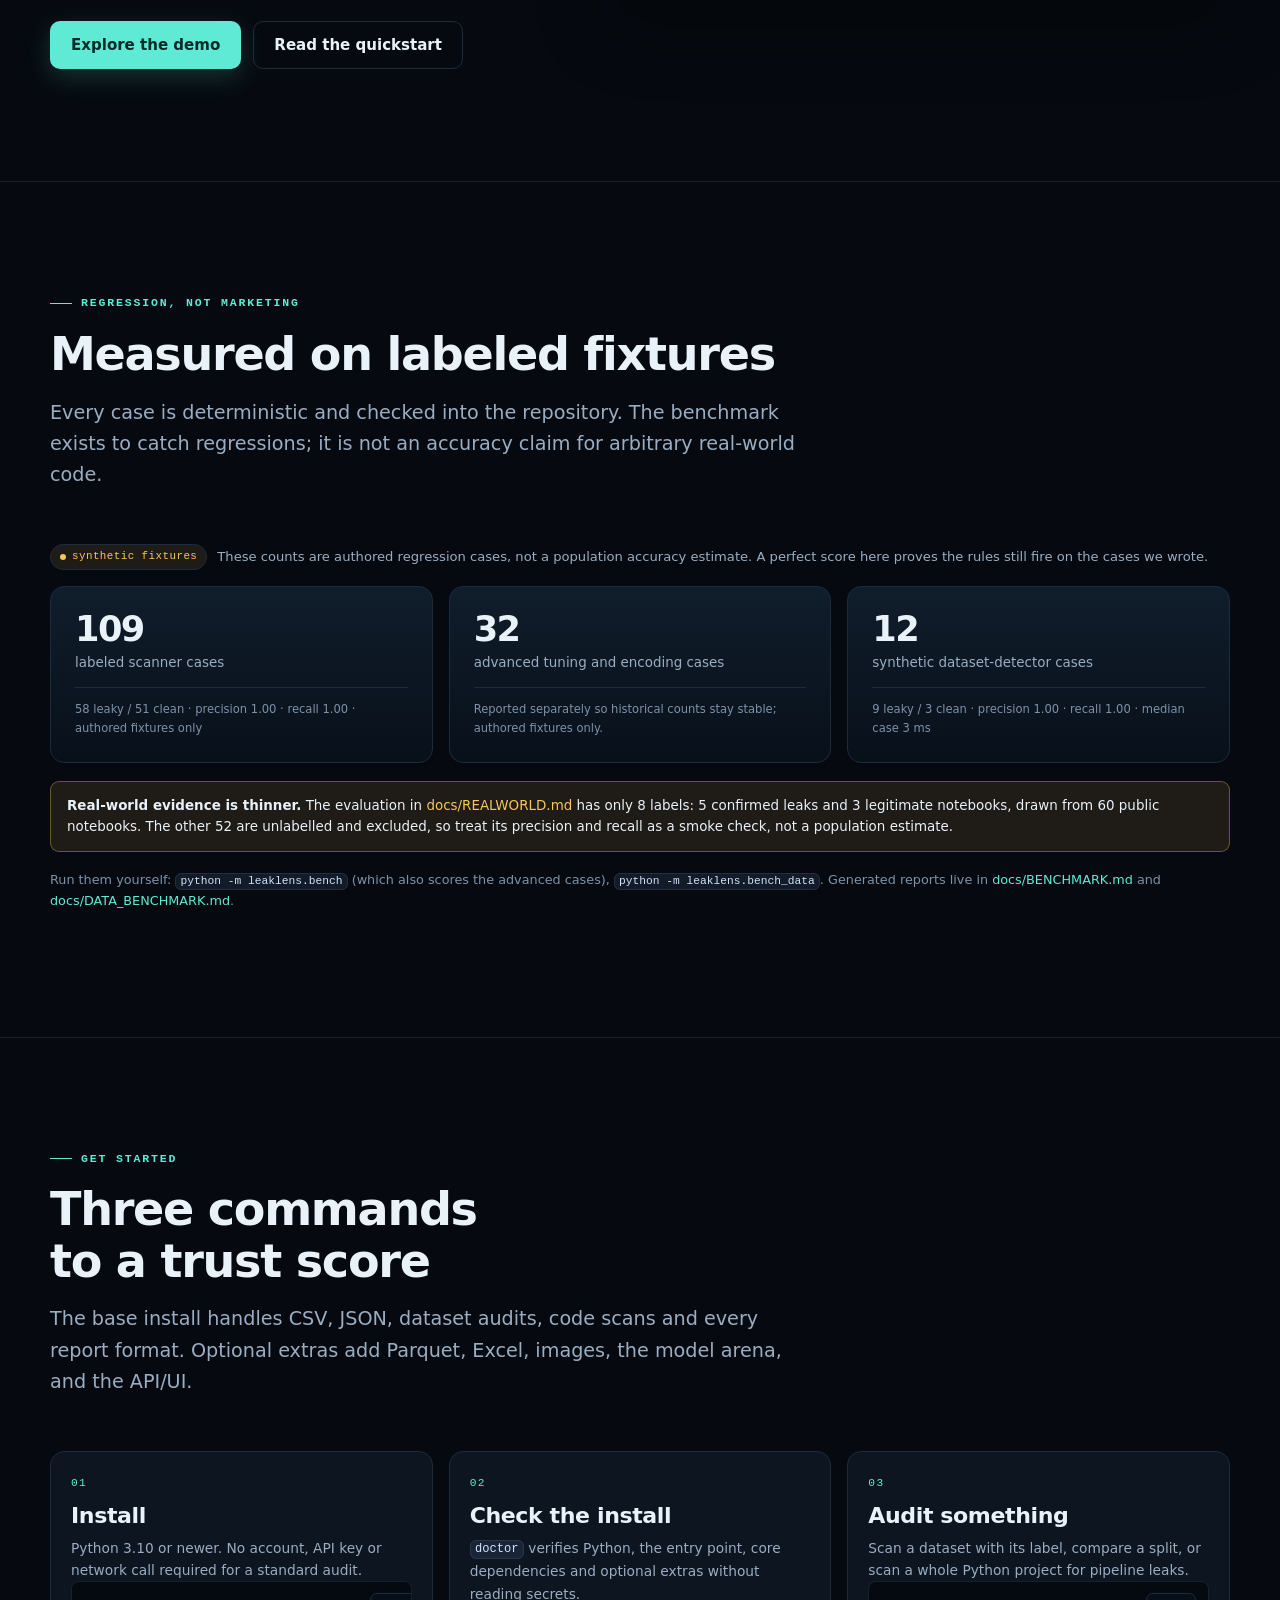
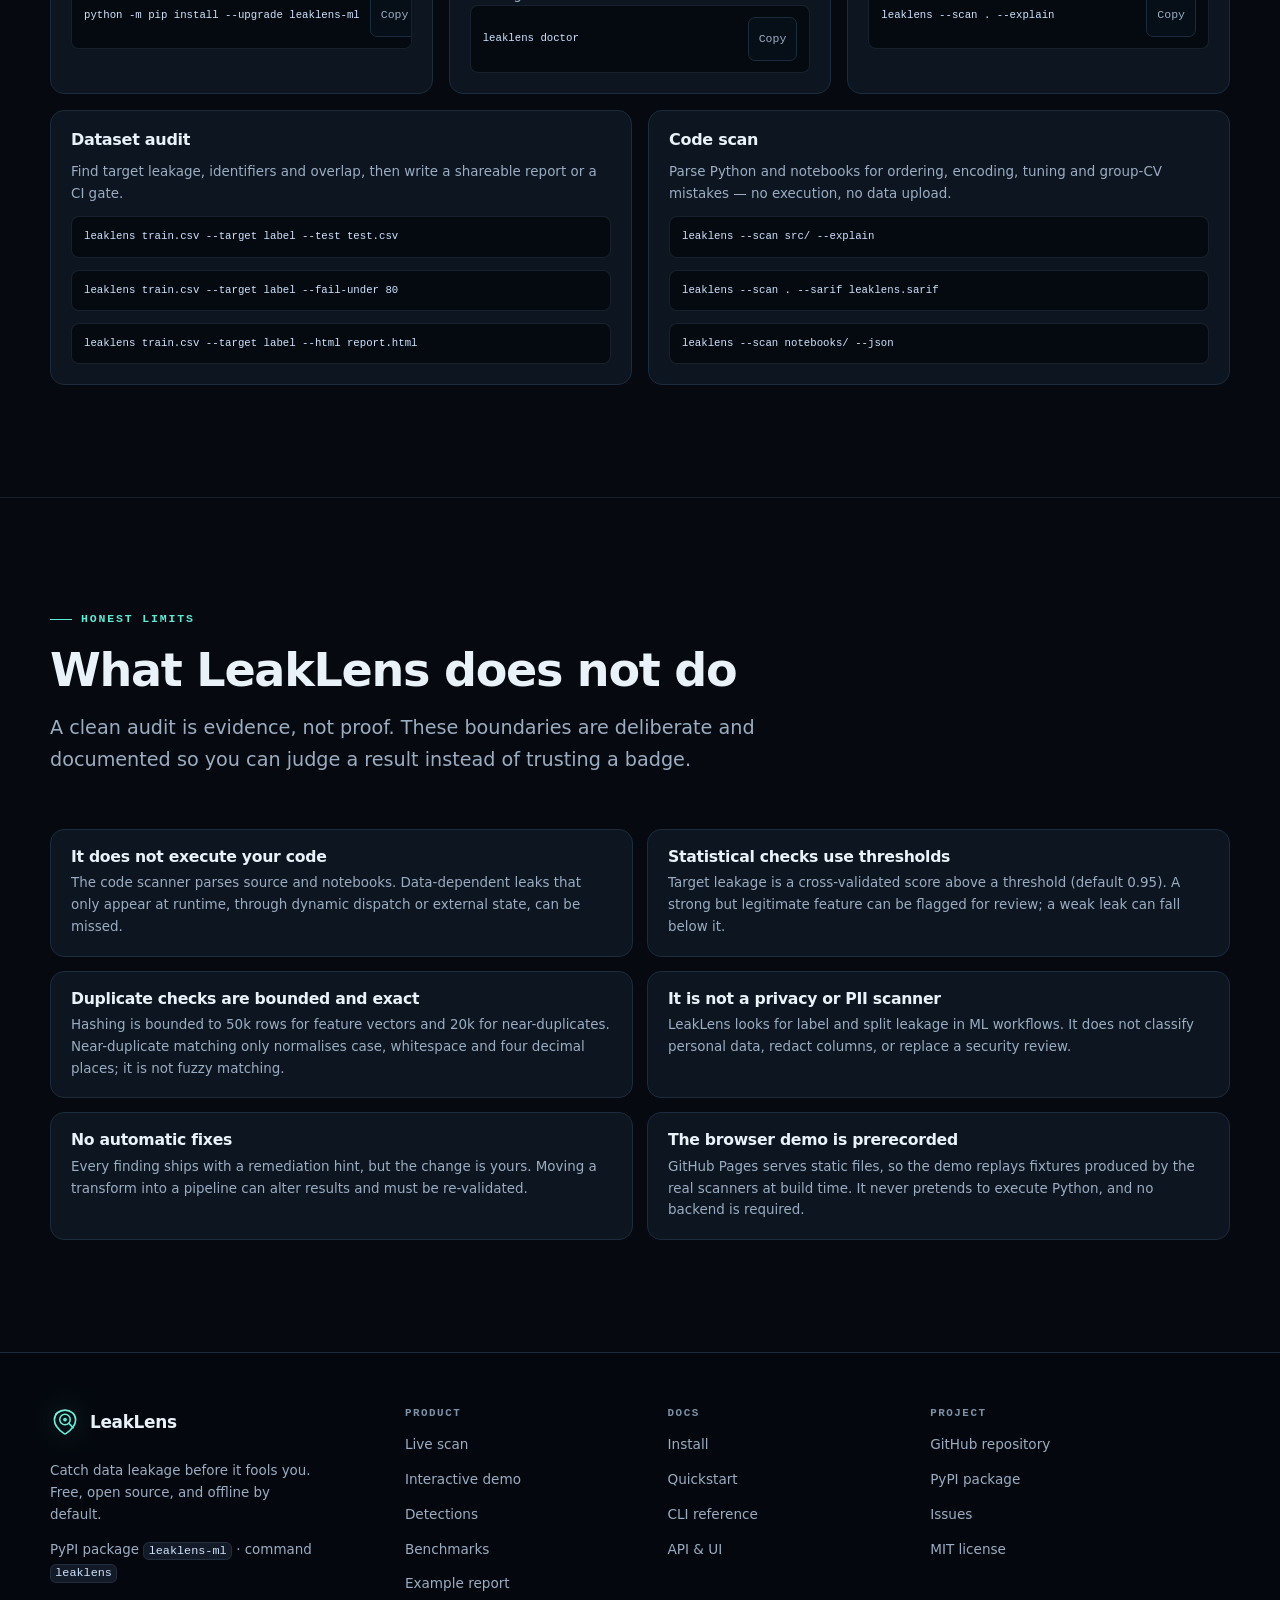
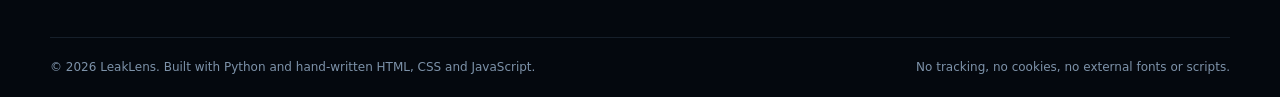
==== commit a384a5e7: "docs: redesign multilingual README and architecture experience - Rebuild the English README around a" ====
--- a/docs/index.html
+++ b/docs/index.html
@@ -348,7 +348,7 @@
         </div>
       </div>
       <p class="caveat caveat-strong"><strong>Real-world evidence is thinner.</strong> The evaluation in <a href="REALWORLD.md">docs/REALWORLD.md</a> has only 8 labels: 5 confirmed leaks and 3 legitimate notebooks, drawn from 60 public notebooks. The other 52 are unlabelled and excluded, so treat its precision and recall as a smoke check, not a population estimate.</p>
-      <p class="caveat">Run them yourself: <code>python -m leaklens.bench</code>, <code>python -m leaklens.bench_advanced</code>, <code>python -m leaklens.bench_data</code>. Generated reports live in <a href="https://github.com/eyadstein/leaklens/blob/main/docs/BENCHMARK.md" rel="noopener">docs/BENCHMARK.md</a> and <a href="https://github.com/eyadstein/leaklens/blob/main/docs/DATA_BENCHMARK.md" rel="noopener">docs/DATA_BENCHMARK.md</a>.</p>
+      <p class="caveat">Run them yourself: <code>python -m leaklens.bench</code> (which also scores the advanced cases), <code>python -m leaklens.bench_data</code>. Generated reports live in <a href="https://github.com/eyadstein/leaklens/blob/main/docs/BENCHMARK.md" rel="noopener">docs/BENCHMARK.md</a> and <a href="https://github.com/eyadstein/leaklens/blob/main/docs/DATA_BENCHMARK.md" rel="noopener">docs/DATA_BENCHMARK.md</a>.</p>
     </div>
   </section>
 
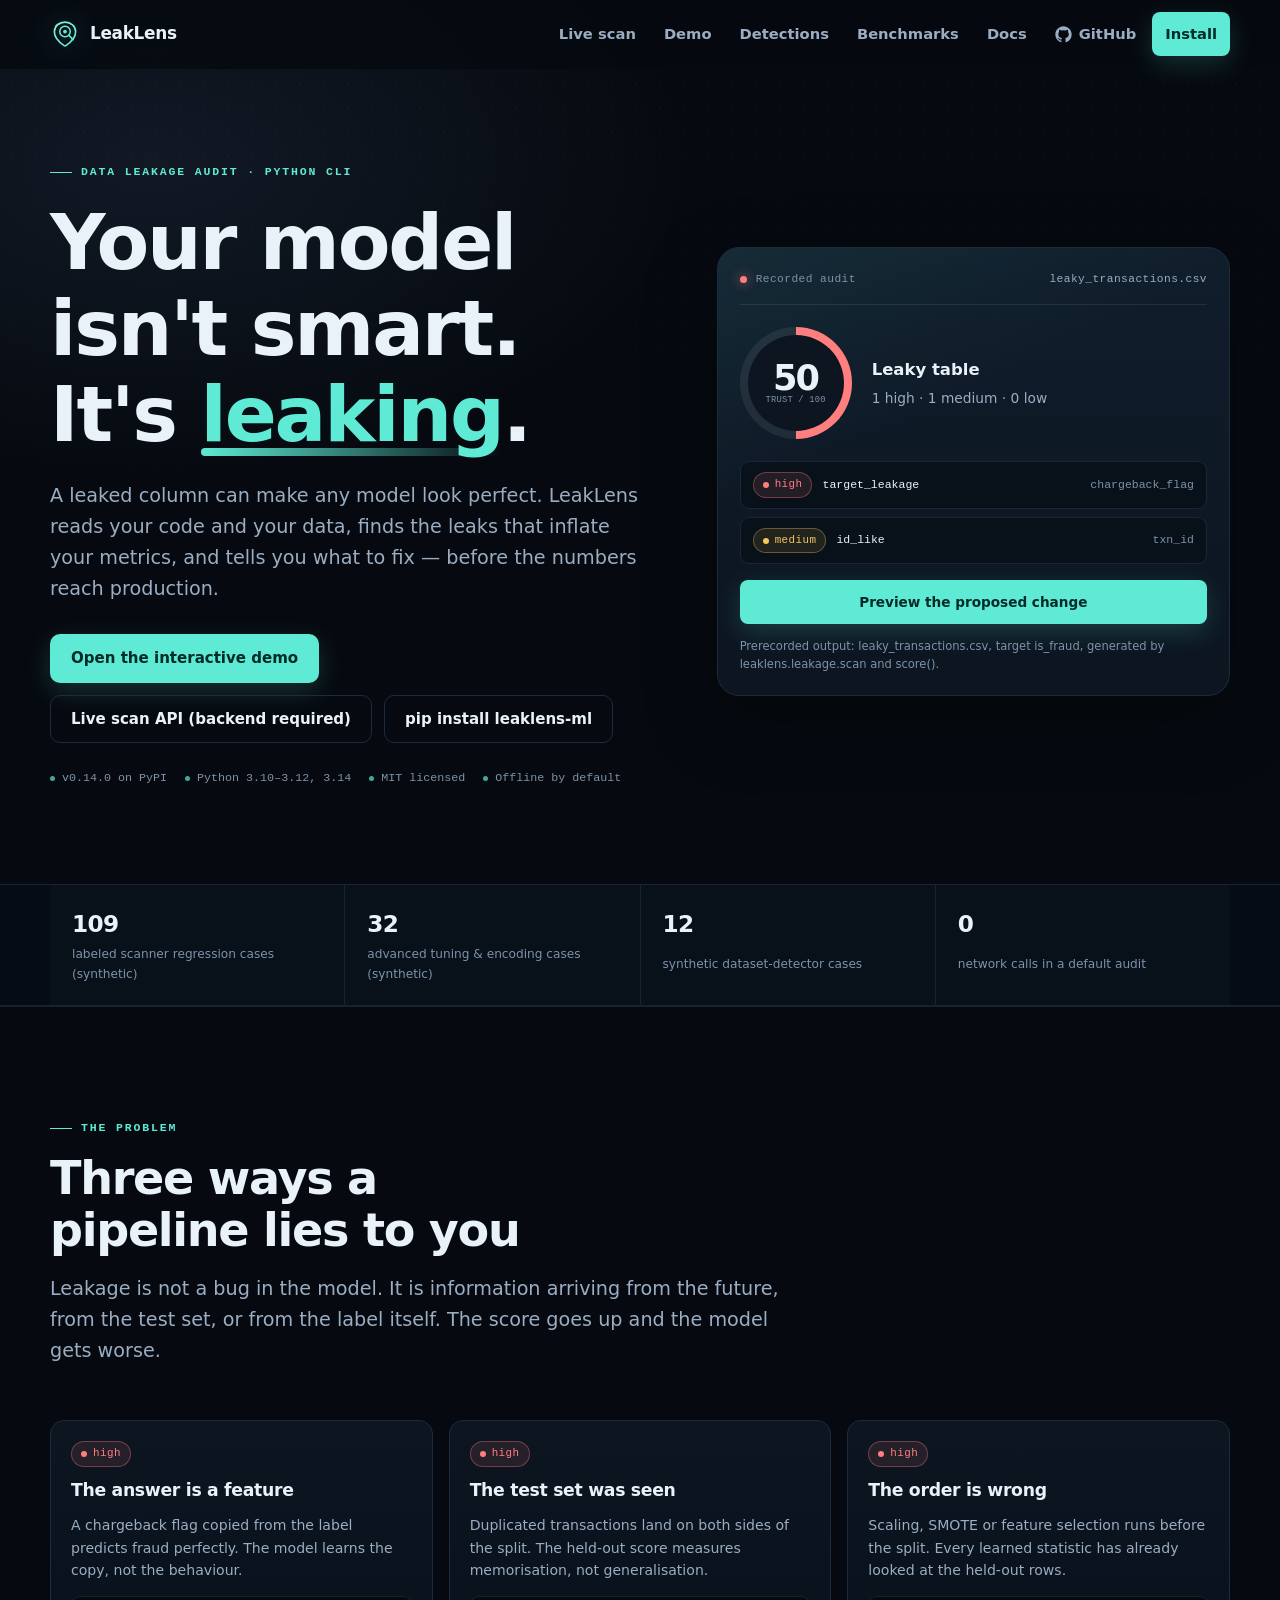
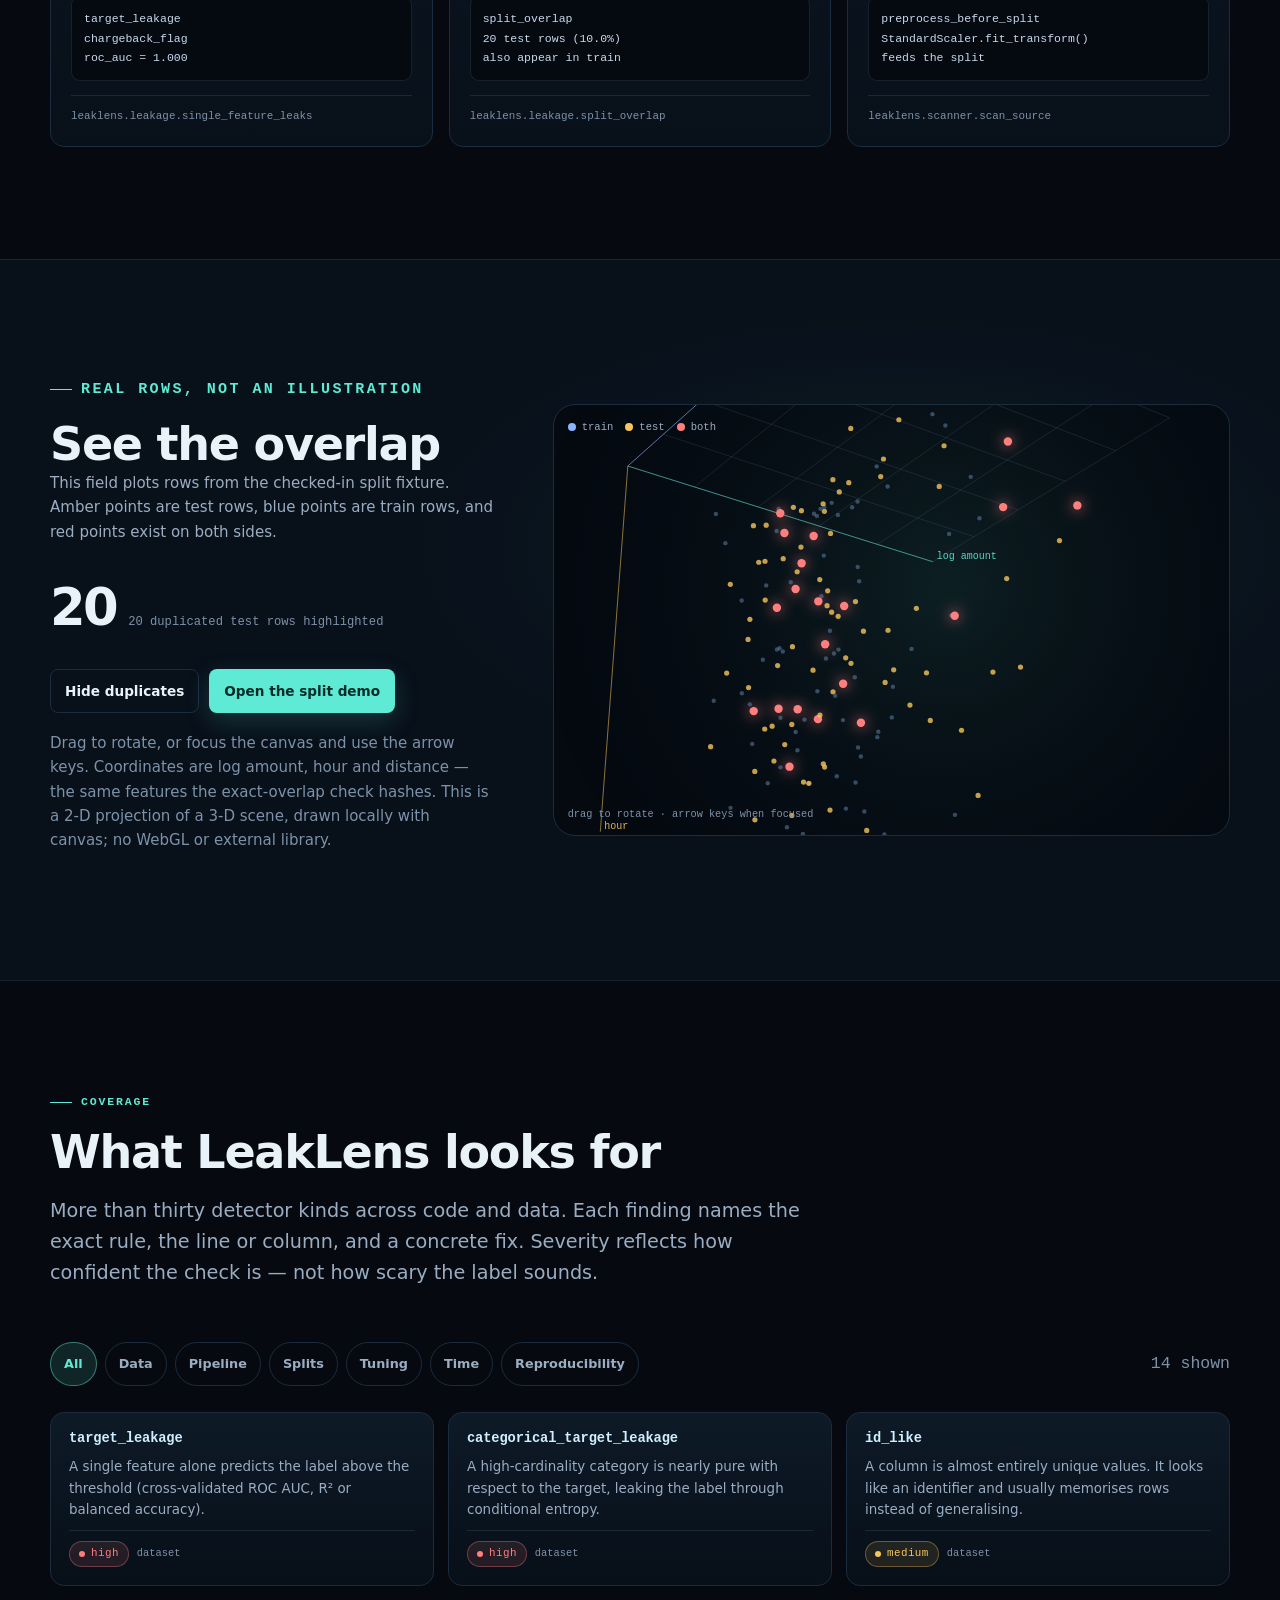
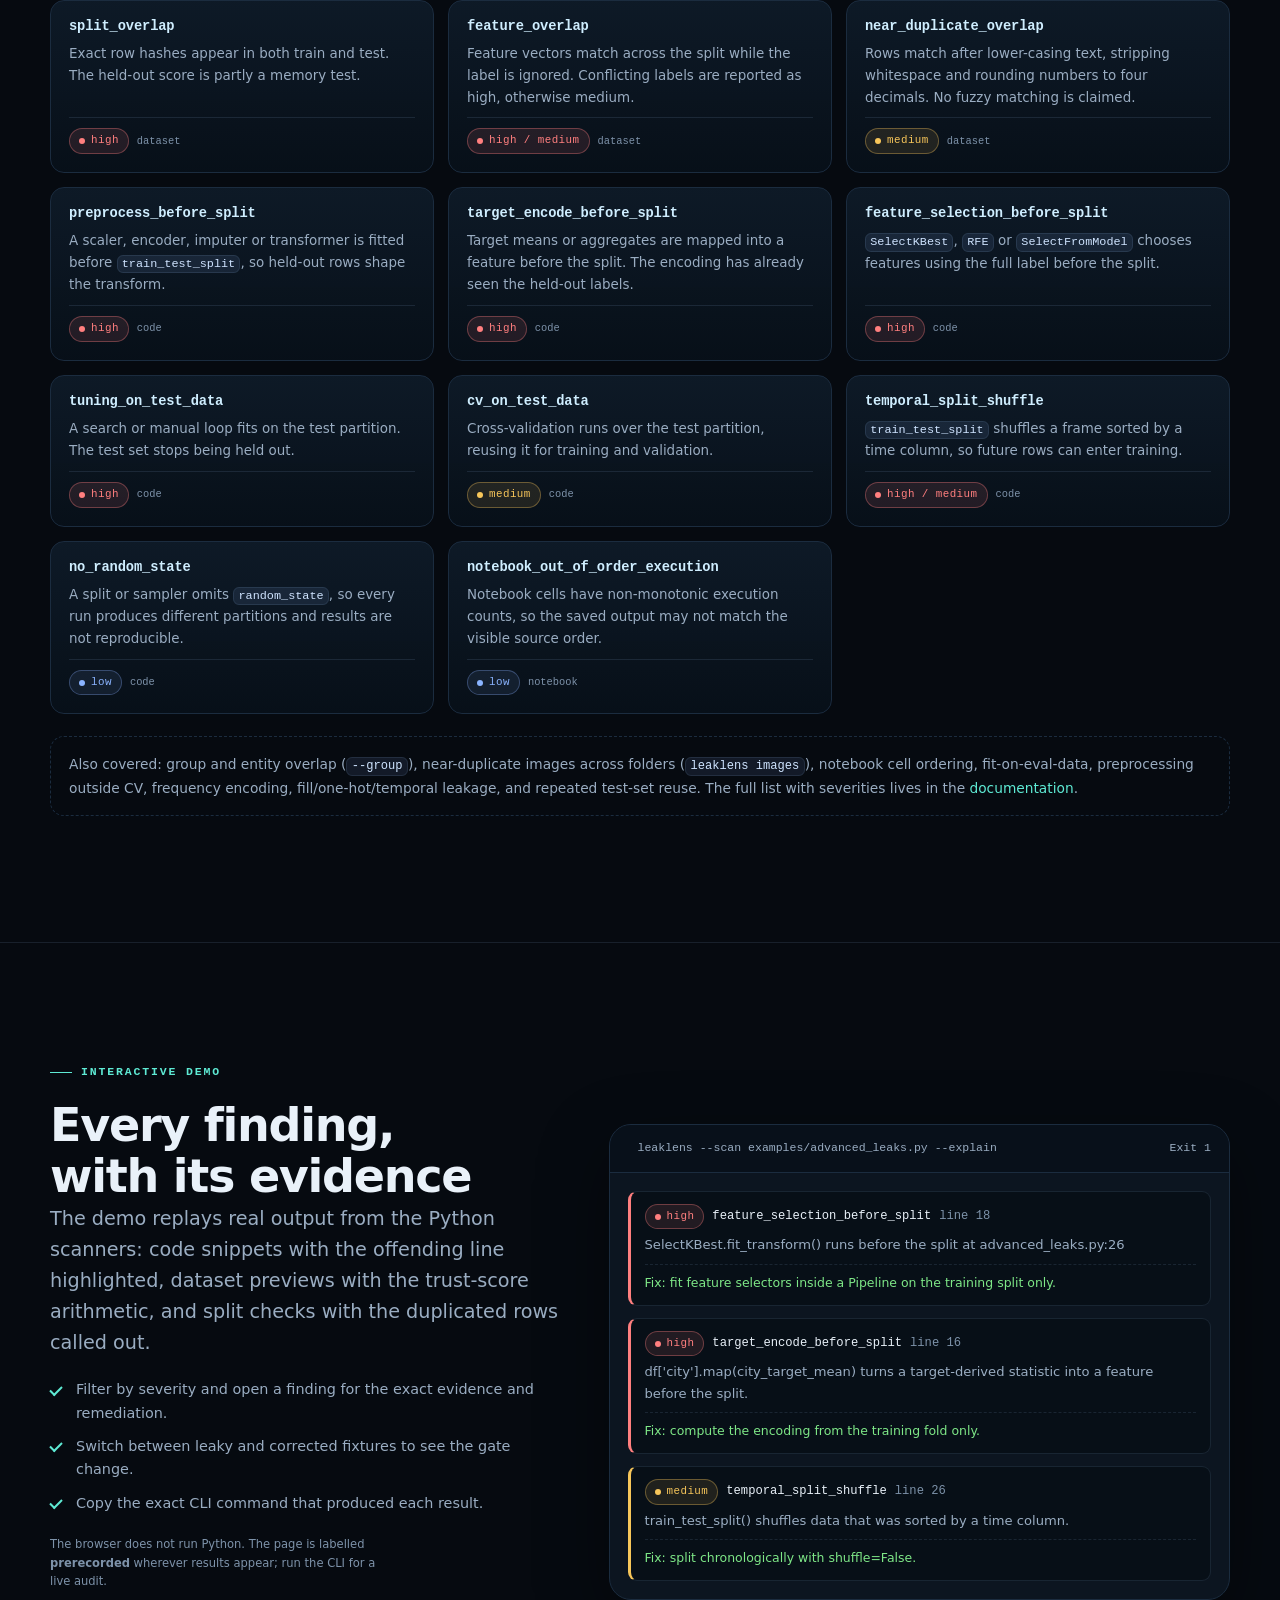
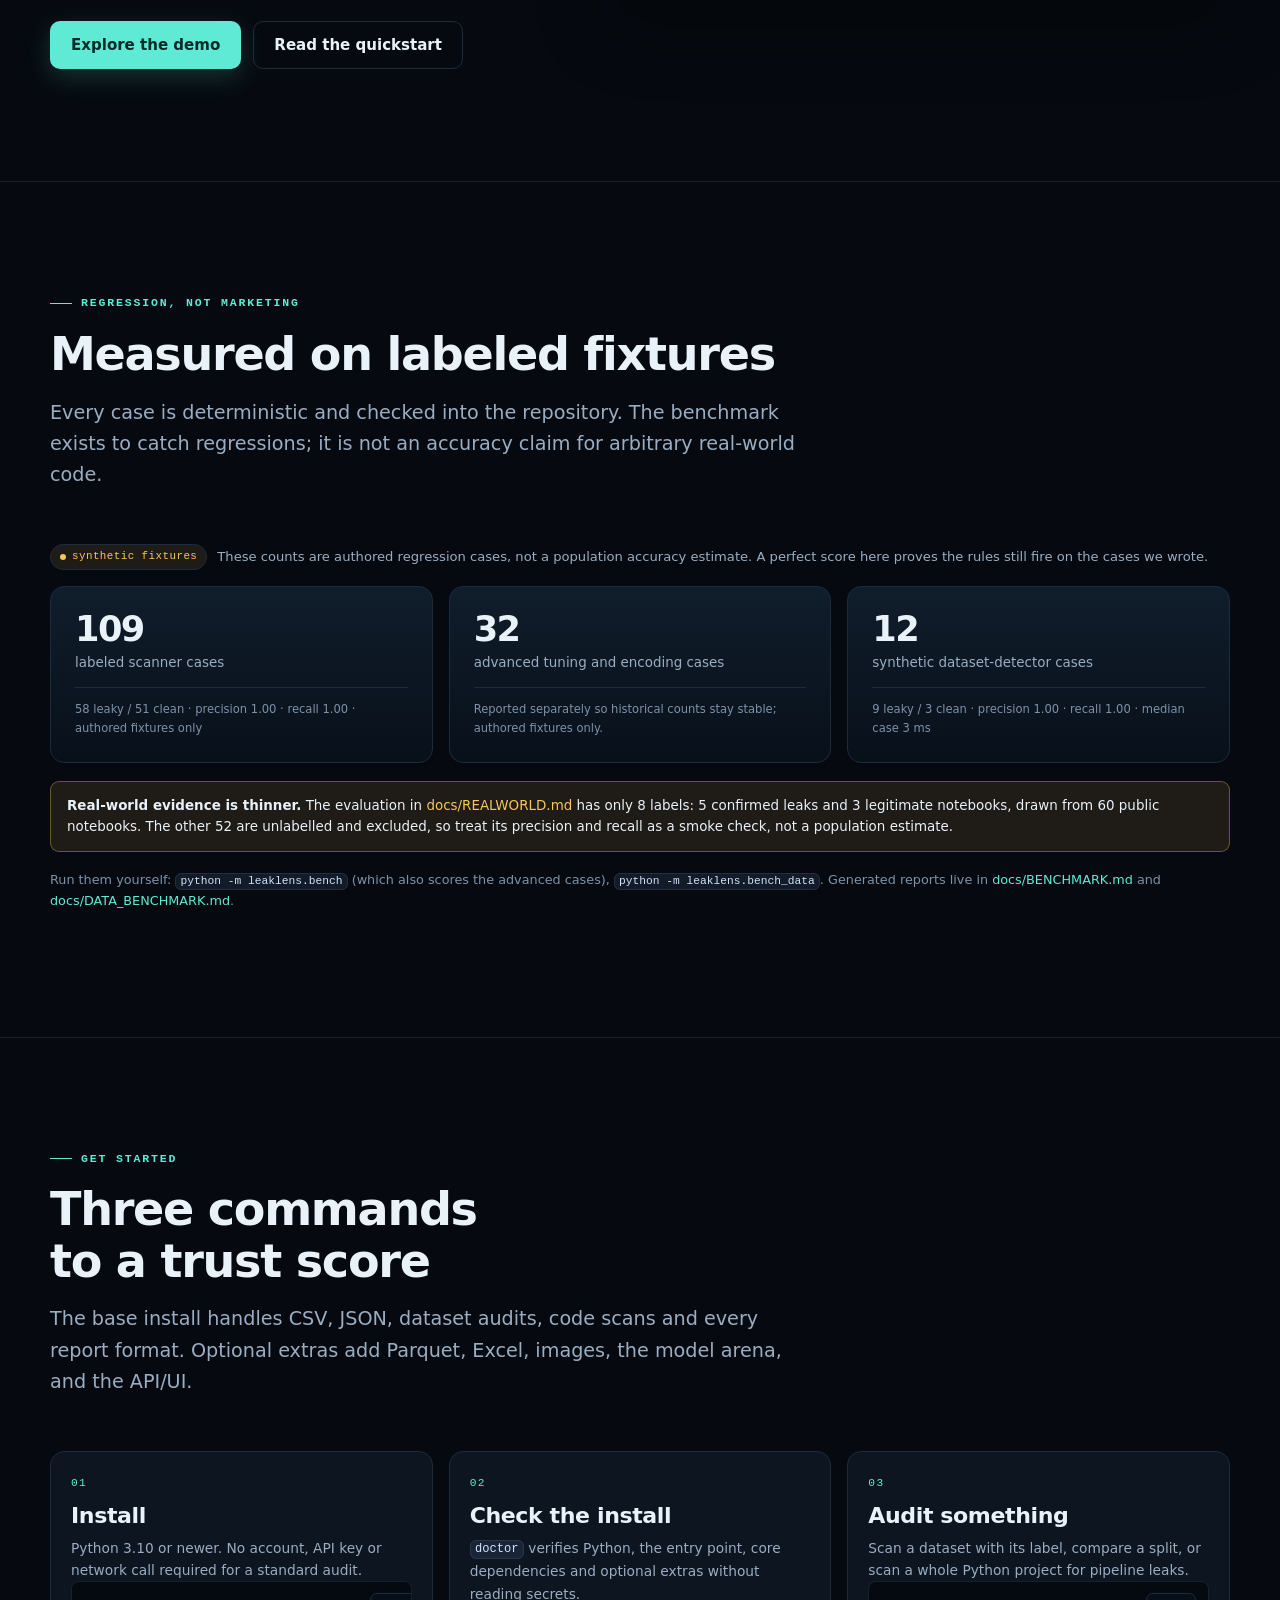
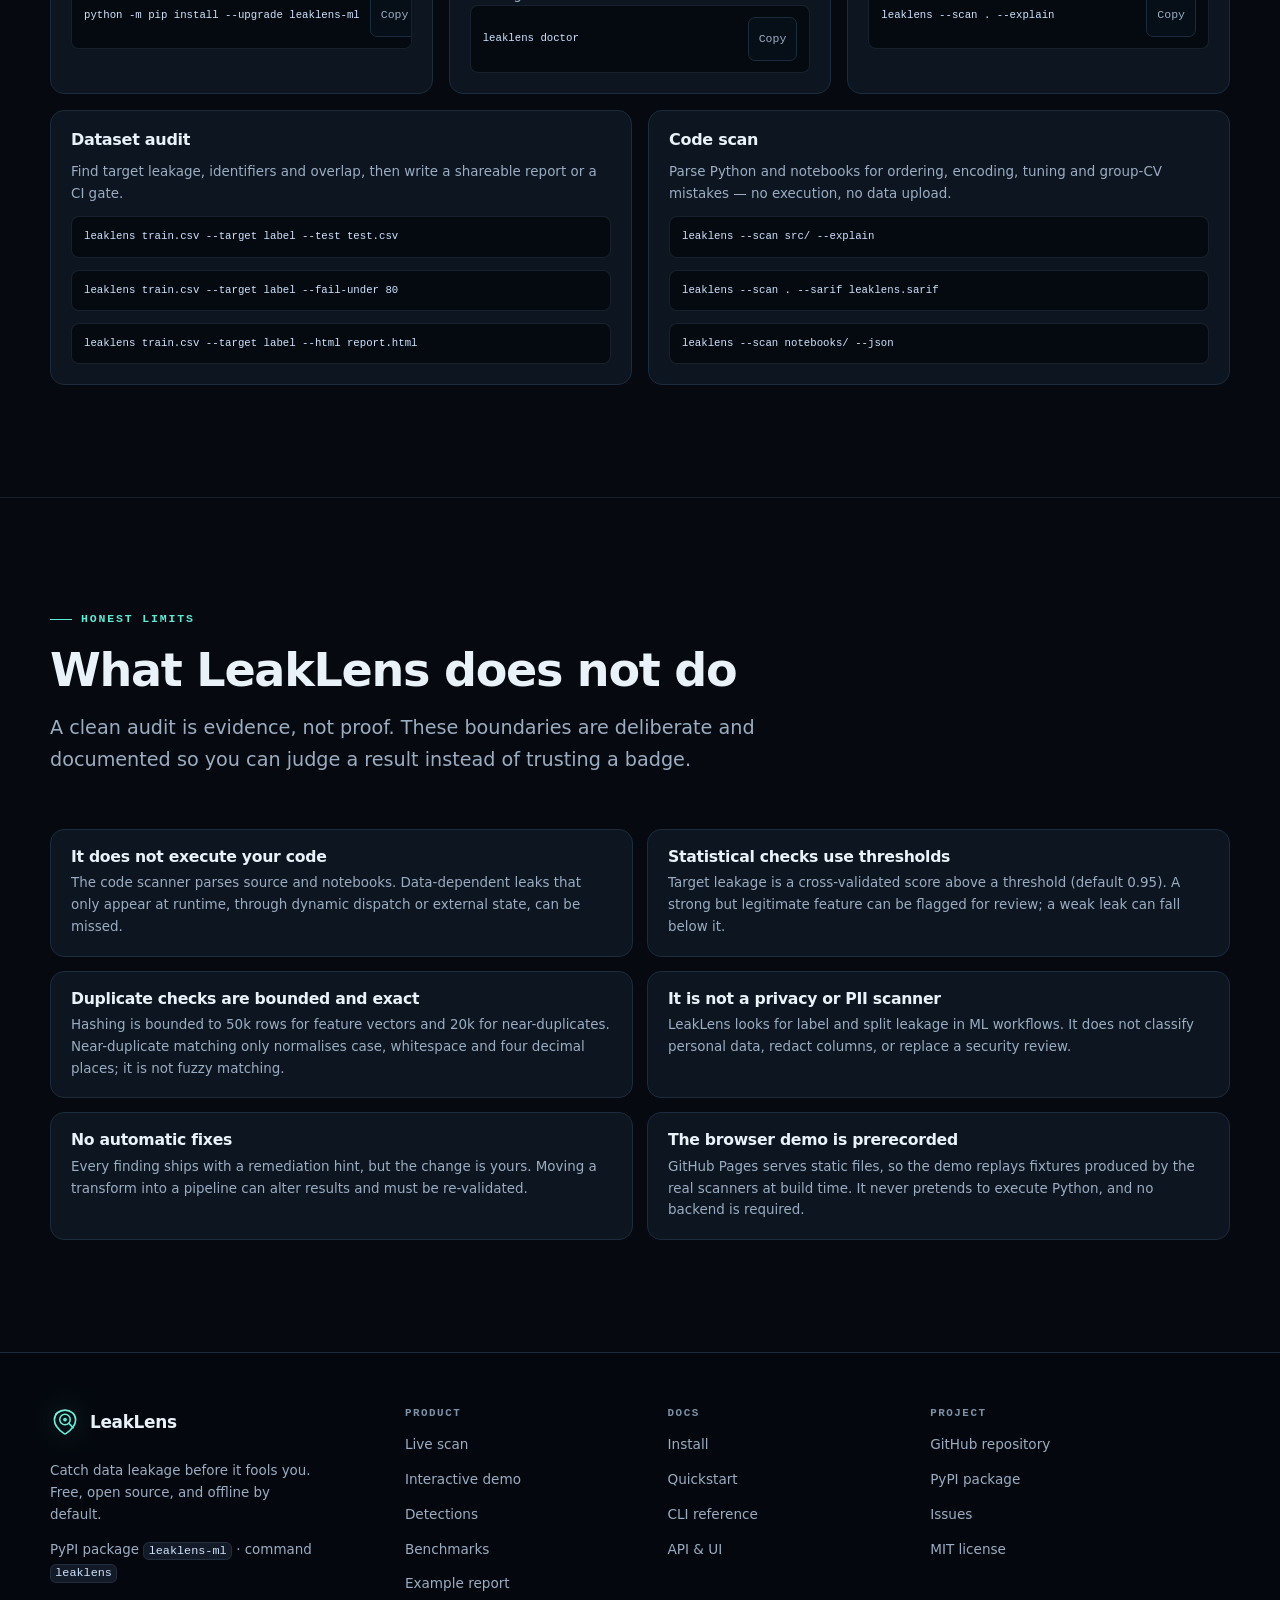
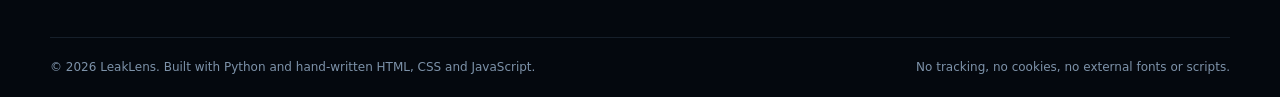
==== commit 8441a37e: "docs: record 0.14.0 as published and fix the SBOM bomFormat key The release record, README (EN/AR/JA" ====
--- a/docs/index.html
+++ b/docs/index.html
@@ -52,7 +52,7 @@
           <button class="button button-secondary" type="button" data-copy="python -m pip install --upgrade leaklens-ml" data-label="Copy install command">pip install leaklens-ml</button>
         </div>
         <ul class="hero-meta">
-          <li>v0.13.0 on PyPI</li>
+          <li>v0.14.0 on PyPI</li>
           <li>Python 3.10–3.12, 3.14</li>
           <li>MIT licensed</li>
           <li>Offline by default</li>
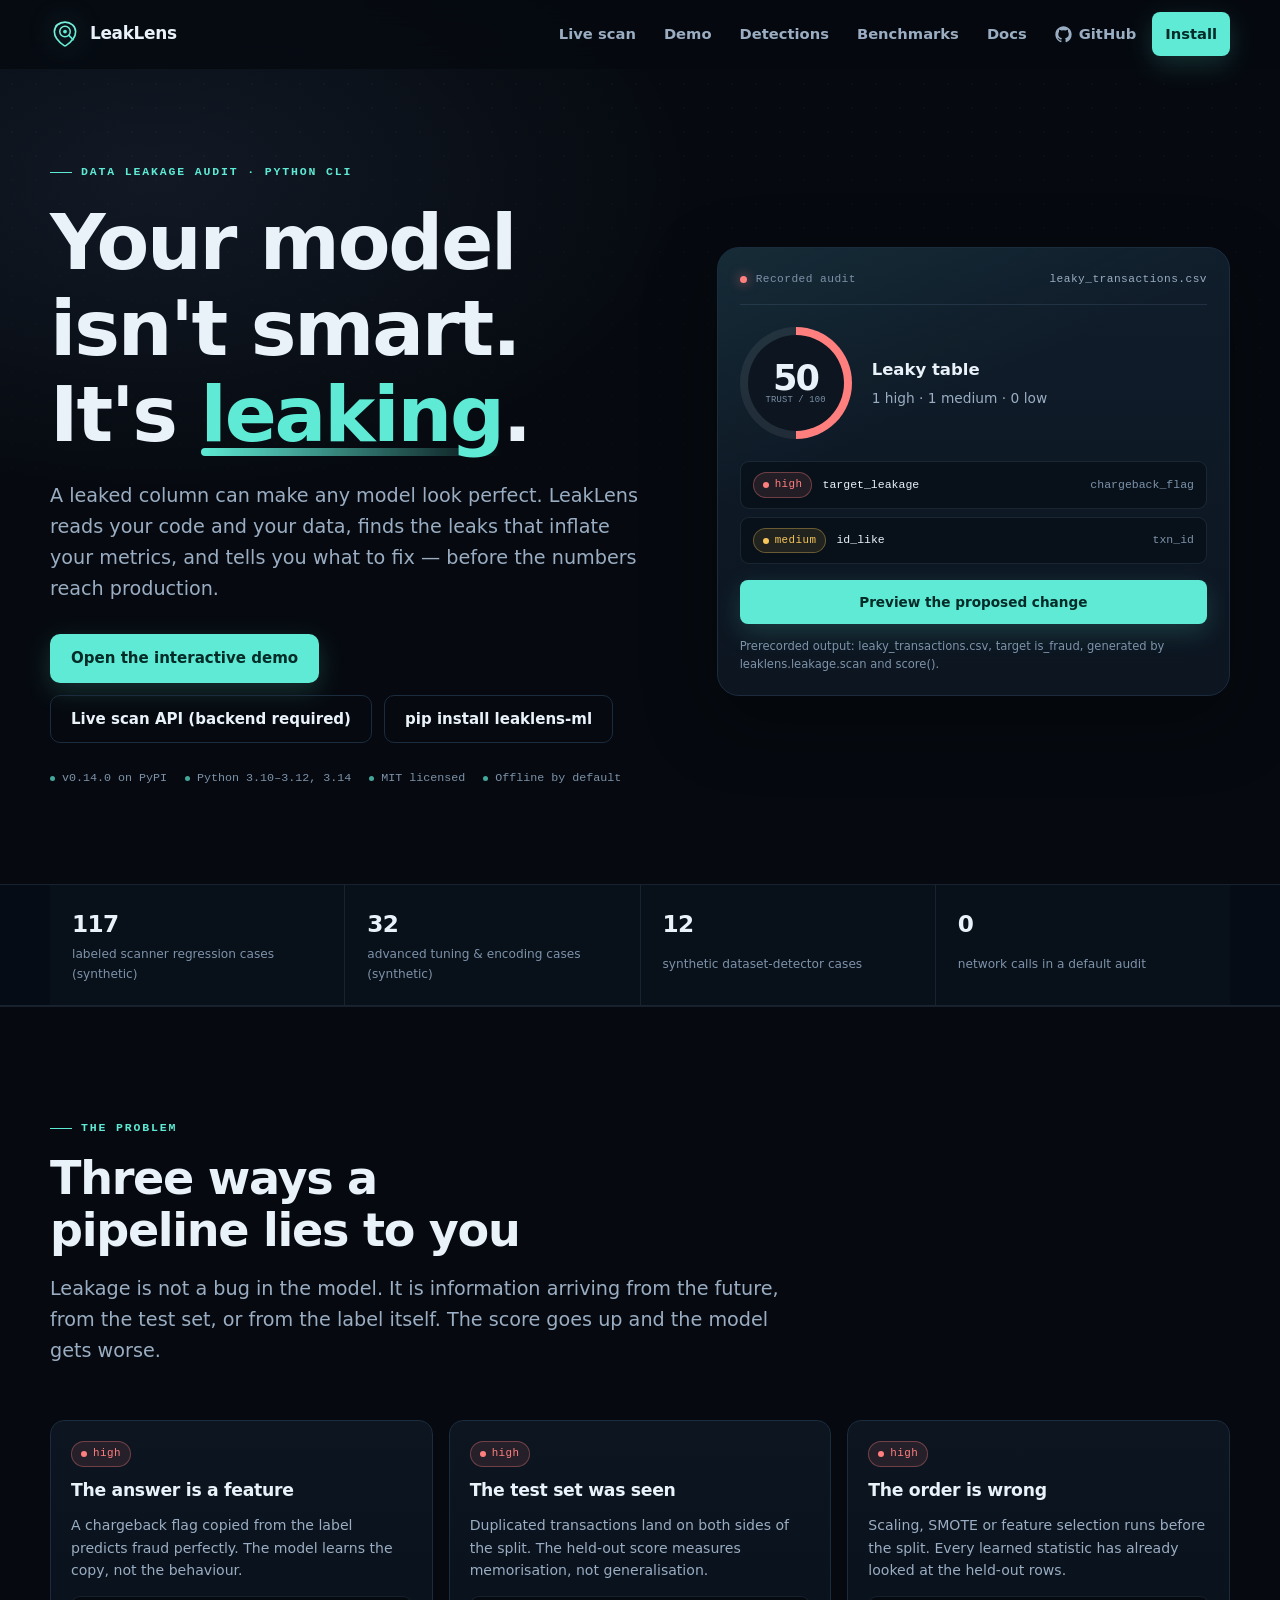
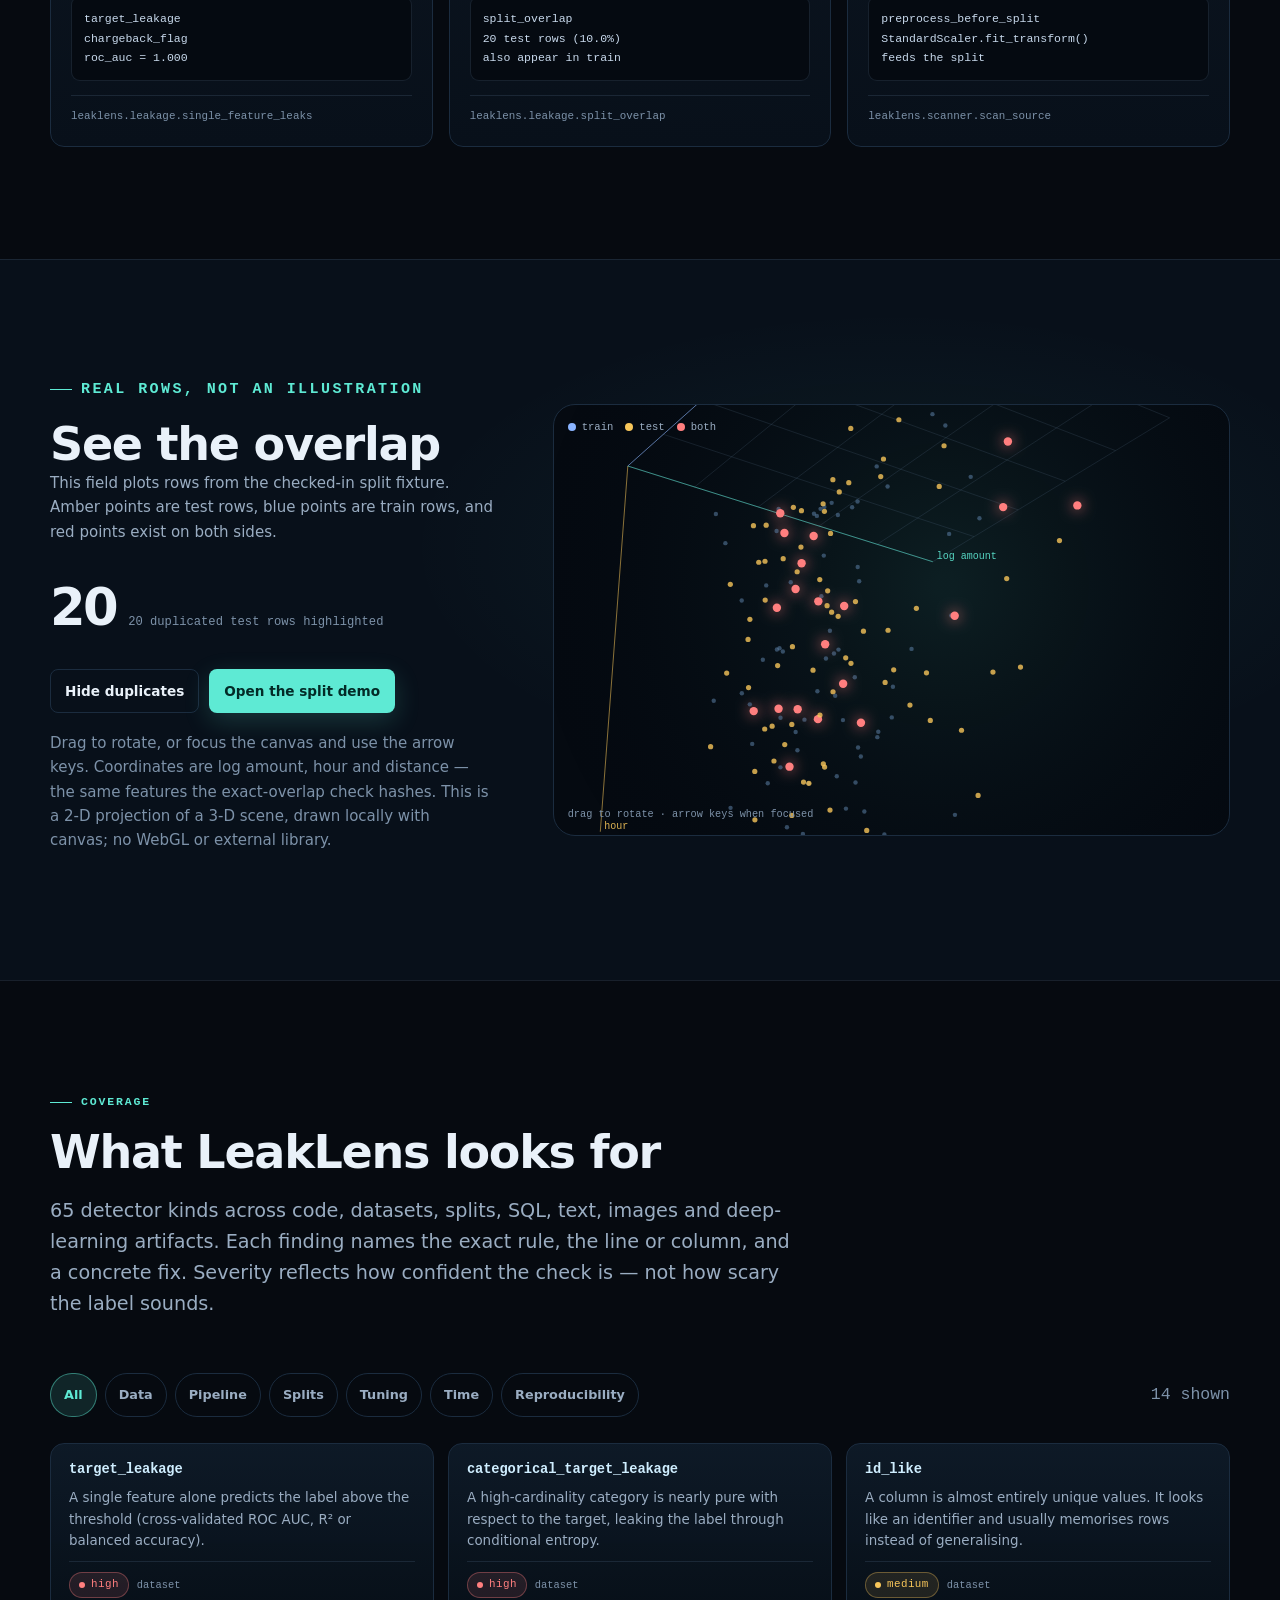
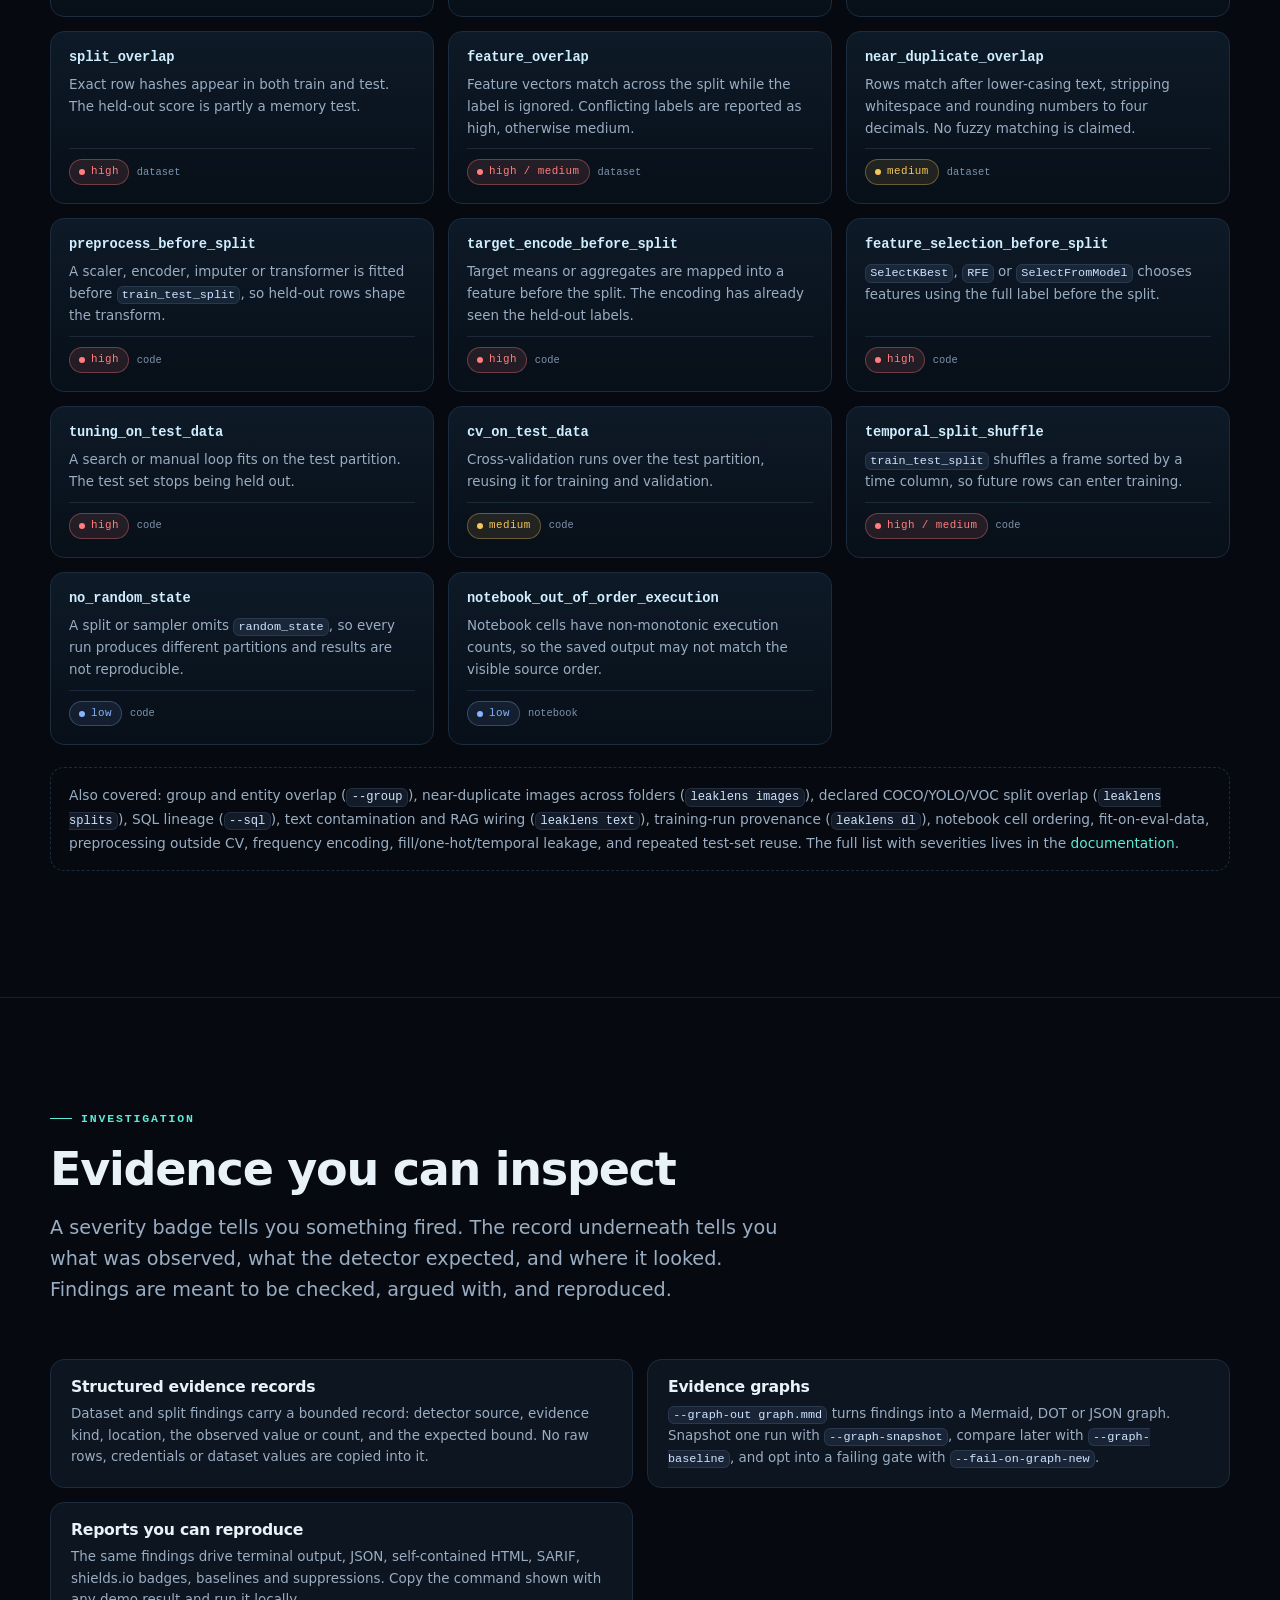
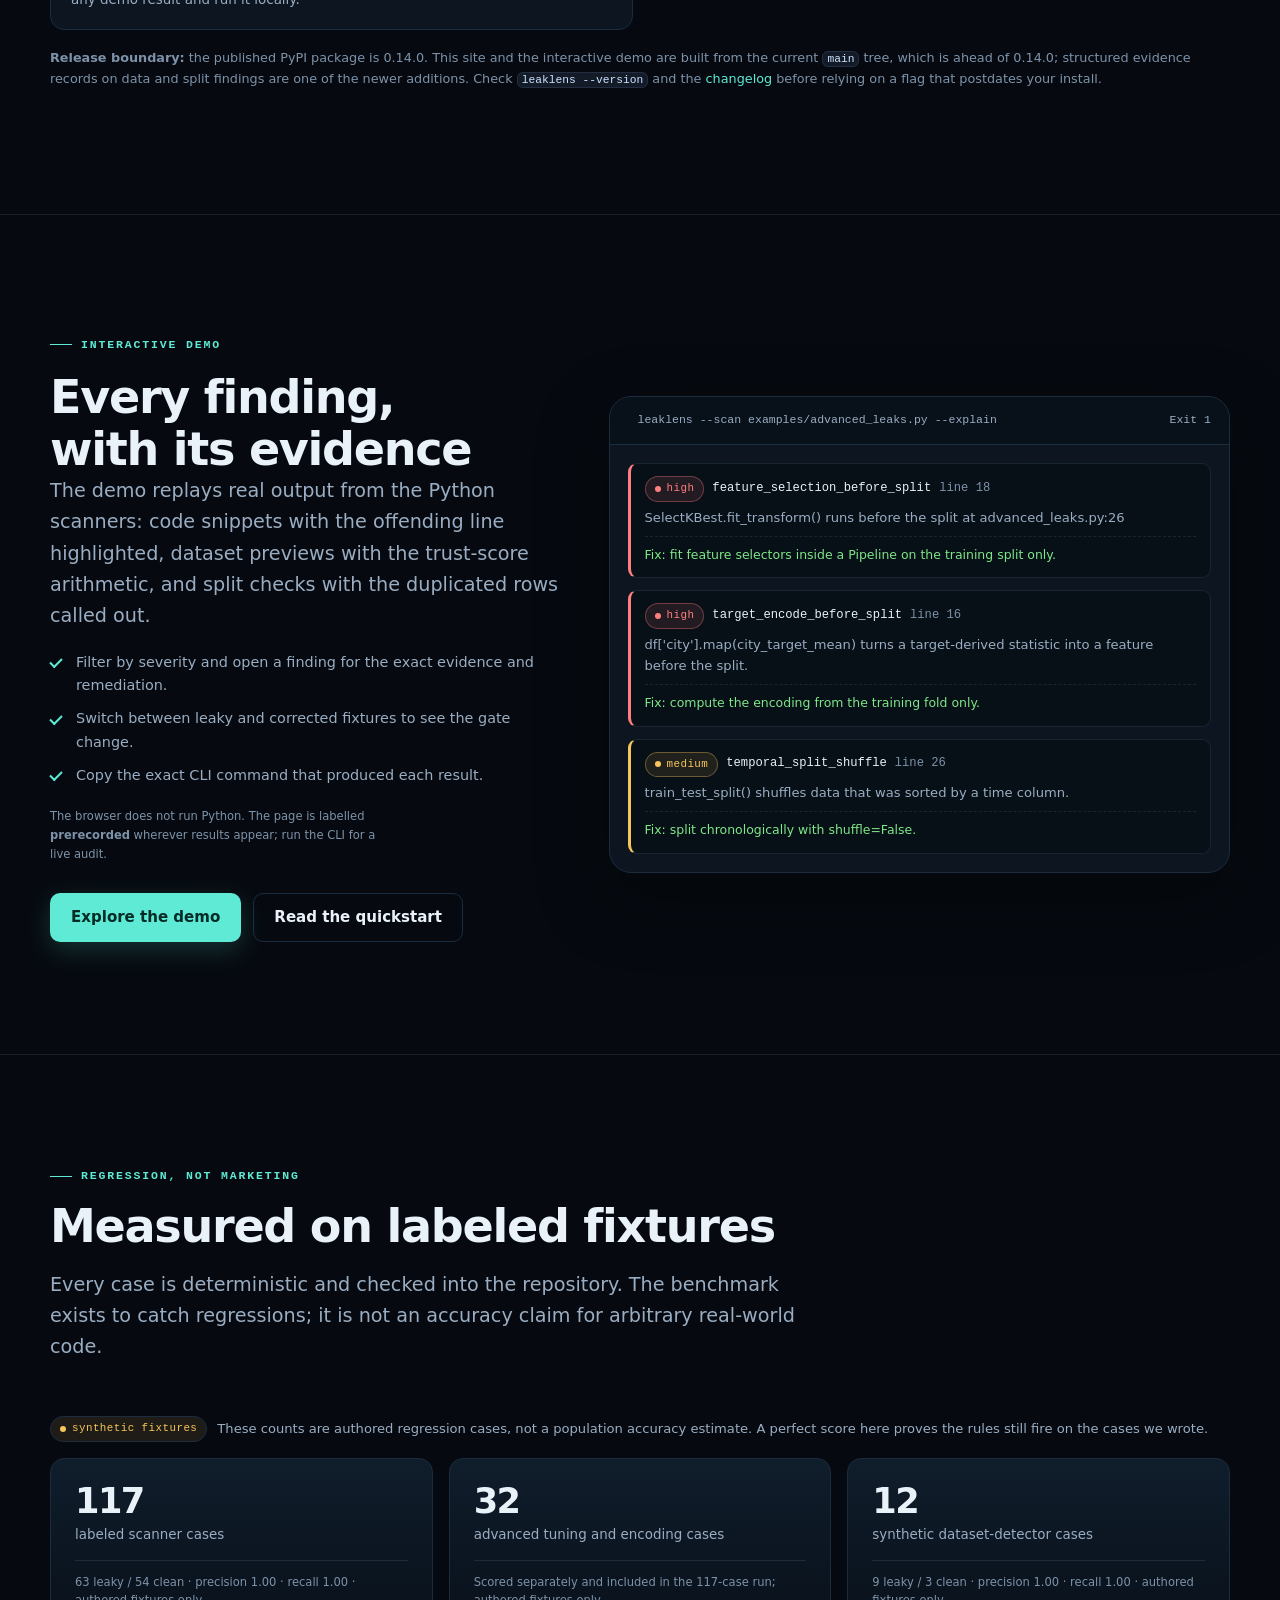
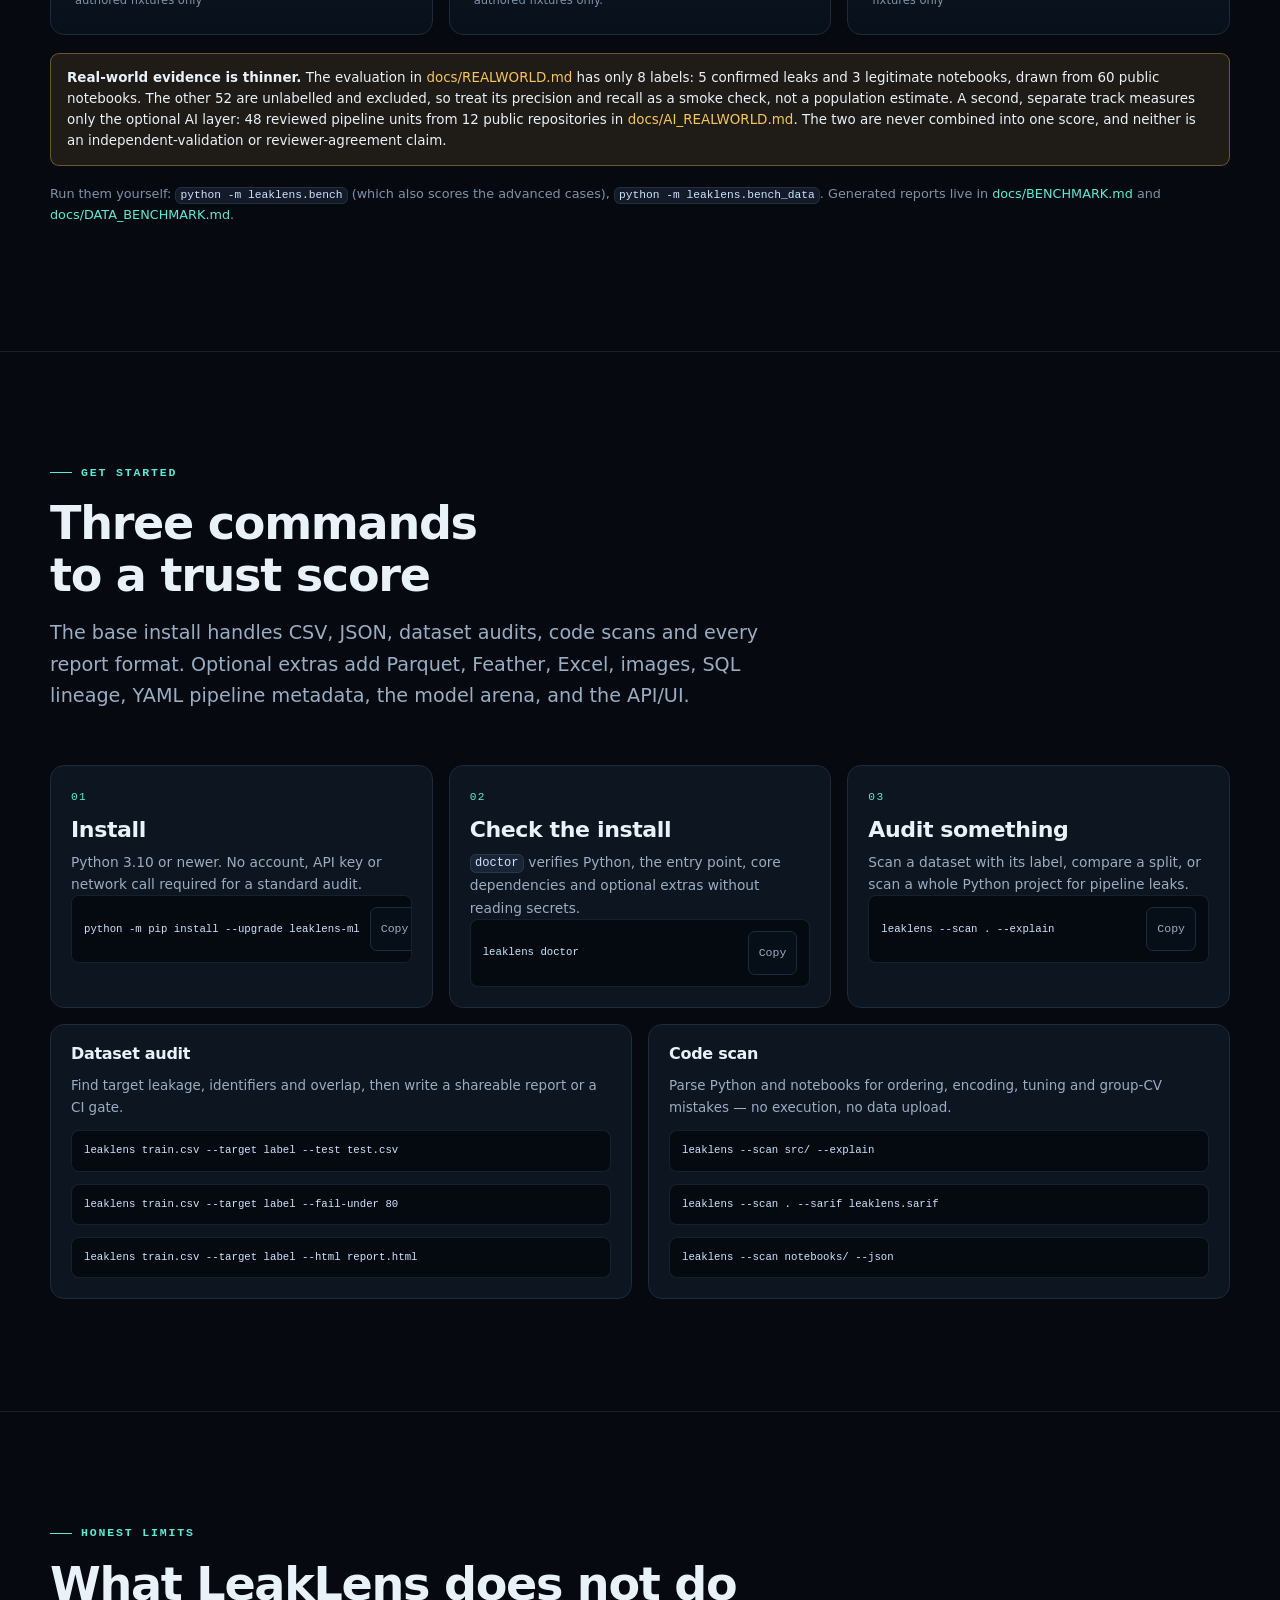
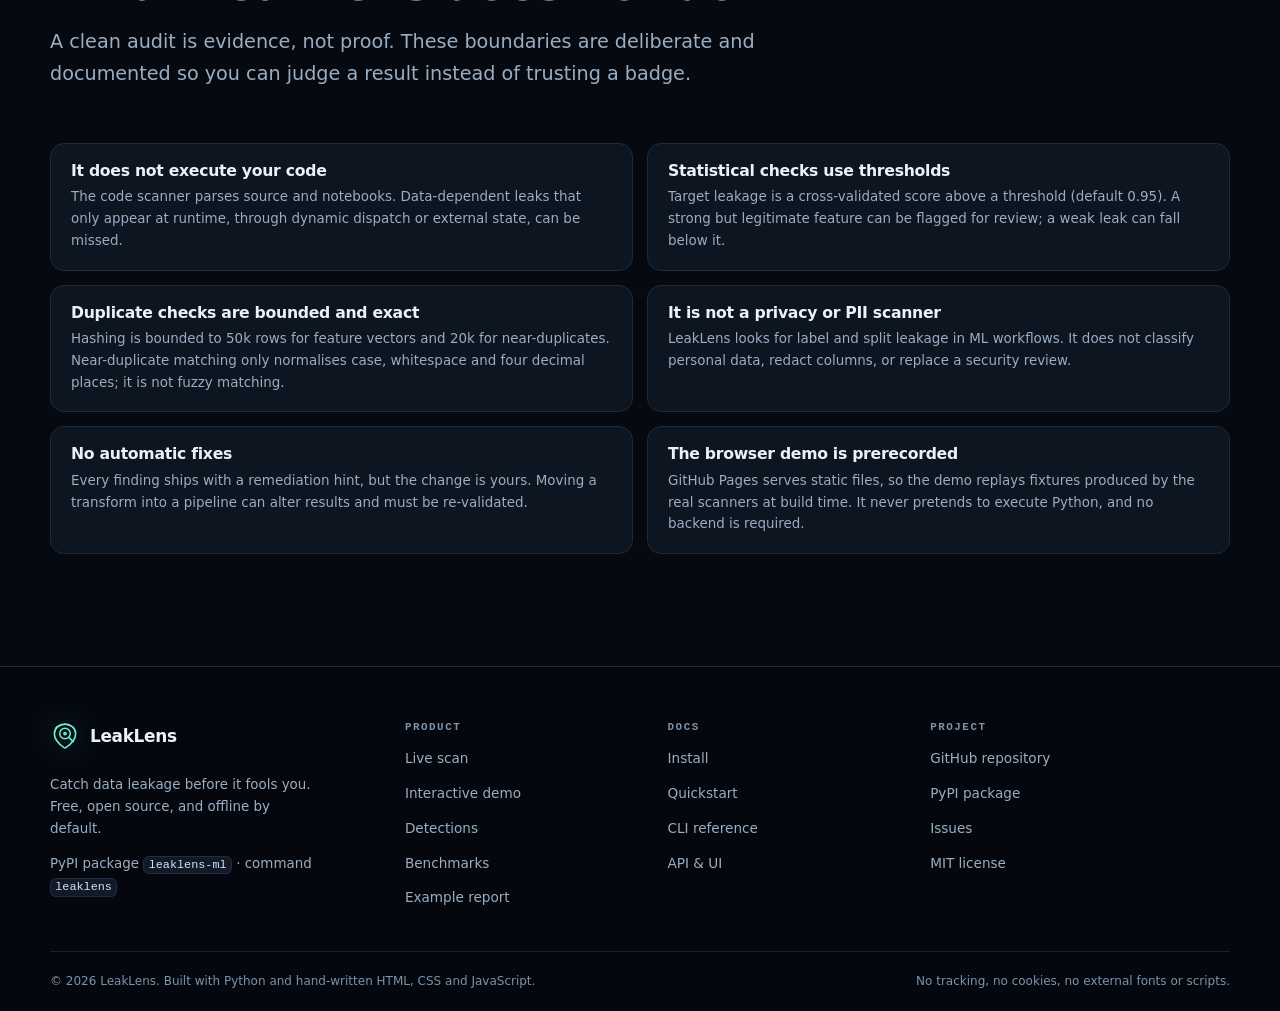
==== commit dde1f177: "Update public pages for current capabilities Correct scanner and detector counts, explain evidence r" ====
--- a/docs/index.html
+++ b/docs/index.html
@@ -6,6 +6,13 @@
 <title>LeakLens — catch data leakage before it fools you</title>
 <meta name="description" content="LeakLens audits machine-learning code and datasets for data leakage, scores trust from 0 to 100, and gates CI. Free, offline by default, Python 3.10+.">
 <meta name="theme-color" content="#060a10">
+<link rel="canonical" href="https://eyadstein.github.io/leaklens/">
+<meta property="og:type" content="website">
+<meta property="og:site_name" content="LeakLens">
+<meta property="og:title" content="LeakLens — catch data leakage before it fools you">
+<meta property="og:description" content="Audit ML code, datasets, SQL, text and training runs for data leakage. Every finding carries structured evidence, a fix and a reproducible CLI command.">
+<meta property="og:url" content="https://eyadstein.github.io/leaklens/">
+<meta name="twitter:card" content="summary">
 <link rel="icon" href="assets/favicon.svg" type="image/svg+xml">
 <link rel="stylesheet" href="assets/site.css">
 <script>document.documentElement.classList.add("js");</script>
@@ -98,7 +105,7 @@
   <!-- Proof strip --------------------------------------------------------- -->
   <div class="proof-strip">
     <div class="shell proof-grid">
-      <div><strong>109</strong><span>labeled scanner regression cases (synthetic)</span></div>
+      <div><strong>117</strong><span>labeled scanner regression cases (synthetic)</span></div>
       <div><strong>32</strong><span>advanced tuning &amp; encoding cases (synthetic)</span></div>
       <div><strong>12</strong><span>synthetic dataset-detector cases</span></div>
       <div><strong>0</strong><span>network calls in a default audit</span></div>
@@ -180,7 +187,7 @@
       <div class="section-head">
         <p class="eyebrow">Coverage</p>
         <h2 id="detections-title">What LeakLens looks for</h2>
-        <p class="lead">More than thirty detector kinds across code and data. Each finding names the exact rule, the line or column, and a concrete fix. Severity reflects how confident the check is — not how scary the label sounds.</p>
+        <p class="lead">65 detector kinds across code, datasets, splits, SQL, text, images and deep-learning artifacts. Each finding names the exact rule, the line or column, and a concrete fix. Severity reflects how confident the check is — not how scary the label sounds.</p>
       </div>
 
       <div class="filter-bar">
@@ -271,7 +278,33 @@
 
       <p class="detection-empty" data-detect-empty hidden>No detectors in this category. <button class="chip" type="button" data-filter-reset>Show all detectors</button></p>
 
-      <p class="detections-note">Also covered: group and entity overlap (<code>--group</code>), near-duplicate images across folders (<code>leaklens images</code>), notebook cell ordering, fit-on-eval-data, preprocessing outside CV, frequency encoding, fill/one-hot/temporal leakage, and repeated test-set reuse. The full list with severities lives in the <a href="docs.html#detections">documentation</a>.</p>
+      <p class="detections-note">Also covered: group and entity overlap (<code>--group</code>), near-duplicate images across folders (<code>leaklens images</code>), declared COCO/YOLO/VOC split overlap (<code>leaklens splits</code>), SQL lineage (<code>--sql</code>), text contamination and RAG wiring (<code>leaklens text</code>), training-run provenance (<code>leaklens dl</code>), notebook cell ordering, fit-on-eval-data, preprocessing outside CV, frequency encoding, fill/one-hot/temporal leakage, and repeated test-set reuse. The full list with severities lives in the <a href="docs.html#detections">documentation</a>.</p>
+    </div>
+  </section>
+
+  <!-- Evidence ------------------------------------------------------------ -->
+  <section class="section" id="evidence" aria-labelledby="evidence-title">
+    <div class="shell">
+      <div class="section-head">
+        <p class="eyebrow">Investigation</p>
+        <h2 id="evidence-title">Evidence you can inspect</h2>
+        <p class="lead">A severity badge tells you something fired. The record underneath tells you what was observed, what the detector expected, and where it looked. Findings are meant to be checked, argued with, and reproduced.</p>
+      </div>
+      <div class="limit-grid">
+        <article class="limit">
+          <h3>Structured evidence records</h3>
+          <p>Dataset and split findings carry a bounded record: detector source, evidence kind, location, the observed value or count, and the expected bound. No raw rows, credentials or dataset values are copied into it.</p>
+        </article>
+        <article class="limit">
+          <h3>Evidence graphs</h3>
+          <p><code>--graph-out graph.mmd</code> turns findings into a Mermaid, DOT or JSON graph. Snapshot one run with <code>--graph-snapshot</code>, compare later with <code>--graph-baseline</code>, and opt into a failing gate with <code>--fail-on-graph-new</code>.</p>
+        </article>
+        <article class="limit">
+          <h3>Reports you can reproduce</h3>
+          <p>The same findings drive terminal output, JSON, self-contained HTML, SARIF, shields.io badges, baselines and suppressions. Copy the command shown with any demo result and run it locally.</p>
+        </article>
+      </div>
+      <p class="caveat"><strong>Release boundary:</strong> the published PyPI package is 0.14.0. This site and the interactive demo are built from the current <code>main</code> tree, which is ahead of 0.14.0; structured evidence records on data and split findings are one of the newer additions. Check <code>leaklens --version</code> and the <a href="https://github.com/eyadstein/leaklens/blob/main/CHANGELOG.md" rel="noopener">changelog</a> before relying on a flag that postdates your install.</p>
     </div>
   </section>
 
@@ -332,22 +365,22 @@
       <p class="bench-honesty"><span class="badge badge-warn">synthetic fixtures</span> These counts are authored regression cases, not a population accuracy estimate. A perfect score here proves the rules still fire on the cases we wrote.</p>
       <div class="stat-grid">
         <div class="stat-card reveal">
-          <strong>109</strong>
+          <strong>117</strong>
           <span>labeled scanner cases</span>
-          <small>58 leaky / 51 clean · precision 1.00 · recall 1.00 · authored fixtures only</small>
+          <small>63 leaky / 54 clean · precision 1.00 · recall 1.00 · authored fixtures only</small>
         </div>
         <div class="stat-card reveal">
           <strong>32</strong>
           <span>advanced tuning and encoding cases</span>
-          <small>Reported separately so historical counts stay stable; authored fixtures only.</small>
+          <small>Scored separately and included in the 117-case run; authored fixtures only.</small>
         </div>
         <div class="stat-card reveal">
           <strong>12</strong>
           <span>synthetic dataset-detector cases</span>
-          <small>9 leaky / 3 clean · precision 1.00 · recall 1.00 · median case 3 ms</small>
-        </div>
-      </div>
-      <p class="caveat caveat-strong"><strong>Real-world evidence is thinner.</strong> The evaluation in <a href="REALWORLD.md">docs/REALWORLD.md</a> has only 8 labels: 5 confirmed leaks and 3 legitimate notebooks, drawn from 60 public notebooks. The other 52 are unlabelled and excluded, so treat its precision and recall as a smoke check, not a population estimate.</p>
+          <small>9 leaky / 3 clean · precision 1.00 · recall 1.00 · authored fixtures only</small>
+        </div>
+      </div>
+      <p class="caveat caveat-strong"><strong>Real-world evidence is thinner.</strong> The evaluation in <a href="REALWORLD.md">docs/REALWORLD.md</a> has only 8 labels: 5 confirmed leaks and 3 legitimate notebooks, drawn from 60 public notebooks. The other 52 are unlabelled and excluded, so treat its precision and recall as a smoke check, not a population estimate. A second, separate track measures only the optional AI layer: 48 reviewed pipeline units from 12 public repositories in <a href="https://github.com/eyadstein/leaklens/blob/main/docs/AI_REALWORLD.md" rel="noopener">docs/AI_REALWORLD.md</a>. The two are never combined into one score, and neither is an independent-validation or reviewer-agreement claim.</p>
       <p class="caveat">Run them yourself: <code>python -m leaklens.bench</code> (which also scores the advanced cases), <code>python -m leaklens.bench_data</code>. Generated reports live in <a href="https://github.com/eyadstein/leaklens/blob/main/docs/BENCHMARK.md" rel="noopener">docs/BENCHMARK.md</a> and <a href="https://github.com/eyadstein/leaklens/blob/main/docs/DATA_BENCHMARK.md" rel="noopener">docs/DATA_BENCHMARK.md</a>.</p>
     </div>
   </section>
@@ -358,7 +391,7 @@
       <div class="section-head">
         <p class="eyebrow">Get started</p>
         <h2 id="install-title">Three commands to a trust score</h2>
-        <p class="lead">The base install handles CSV, JSON, dataset audits, code scans and every report format. Optional extras add Parquet, Excel, images, the model arena, and the API/UI.</p>
+        <p class="lead">The base install handles CSV, JSON, dataset audits, code scans and every report format. Optional extras add Parquet, Feather, Excel, images, SQL lineage, YAML pipeline metadata, the model arena, and the API/UI.</p>
       </div>
       <div class="steps">
         <div class="step">
--- a/docs/assets/site.css
+++ b/docs/assets/site.css
@@ -1993,6 +1993,49 @@
   font-size: 0.8rem;
 }
 
+.finding-evidence {
+  margin: 10px 0;
+  padding: 10px 12px;
+  border: 1px solid var(--line-soft);
+  border-radius: 8px;
+  background: rgba(4, 9, 15, 0.55);
+}
+
+.finding-evidence strong {
+  display: block;
+  margin-bottom: 6px;
+  color: var(--text);
+  font-family: var(--mono);
+  font-size: 0.72rem;
+  letter-spacing: 0.05em;
+  text-transform: uppercase;
+}
+
+.finding-evidence ul {
+  display: grid;
+  gap: 8px;
+  margin: 0;
+  padding: 0;
+  list-style: none;
+}
+
+.finding-evidence li {
+  display: grid;
+  gap: 3px;
+}
+
+.evidence-desc {
+  color: var(--muted);
+}
+
+.evidence-meta {
+  color: var(--faint);
+  font-family: var(--mono);
+  font-size: 0.7rem;
+  line-height: 1.5;
+  overflow-wrap: anywhere;
+}
+
 .demo-side-panel {
   border: 1px solid var(--line);
   border-radius: 12px;
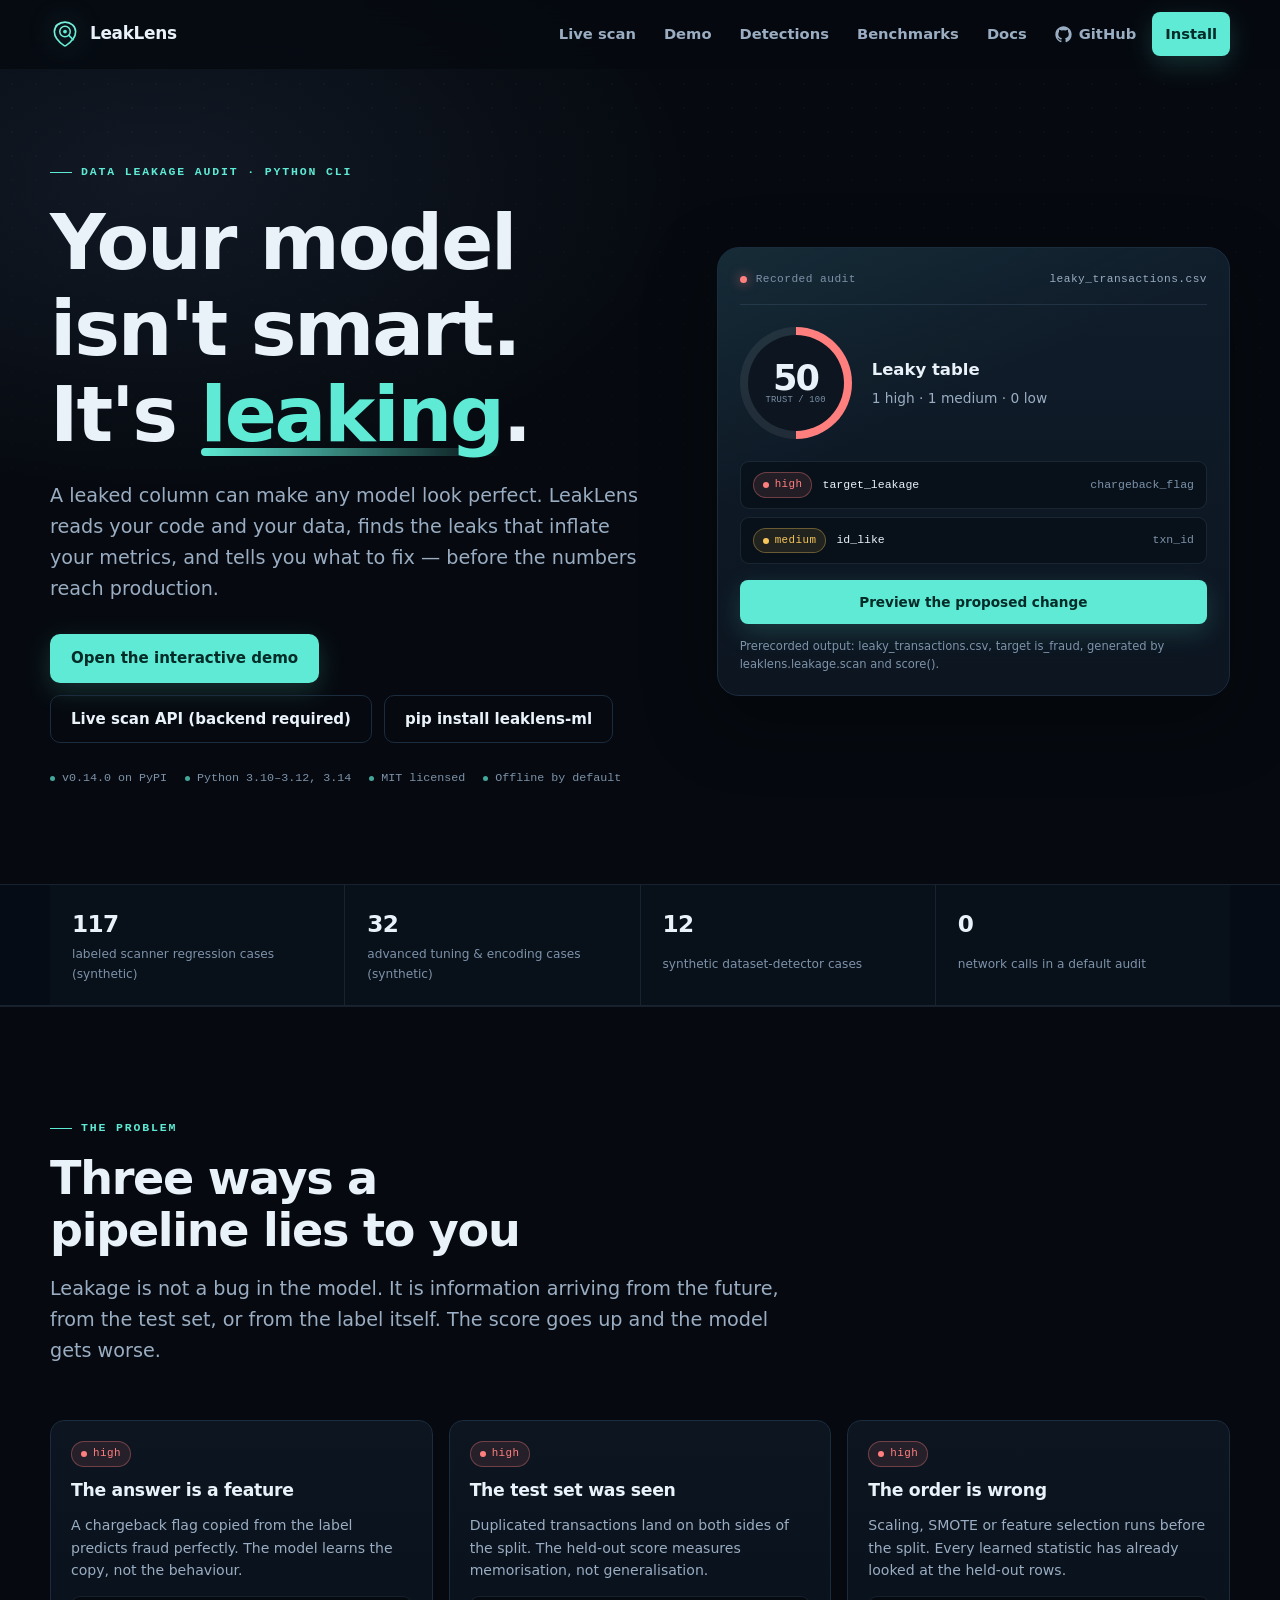
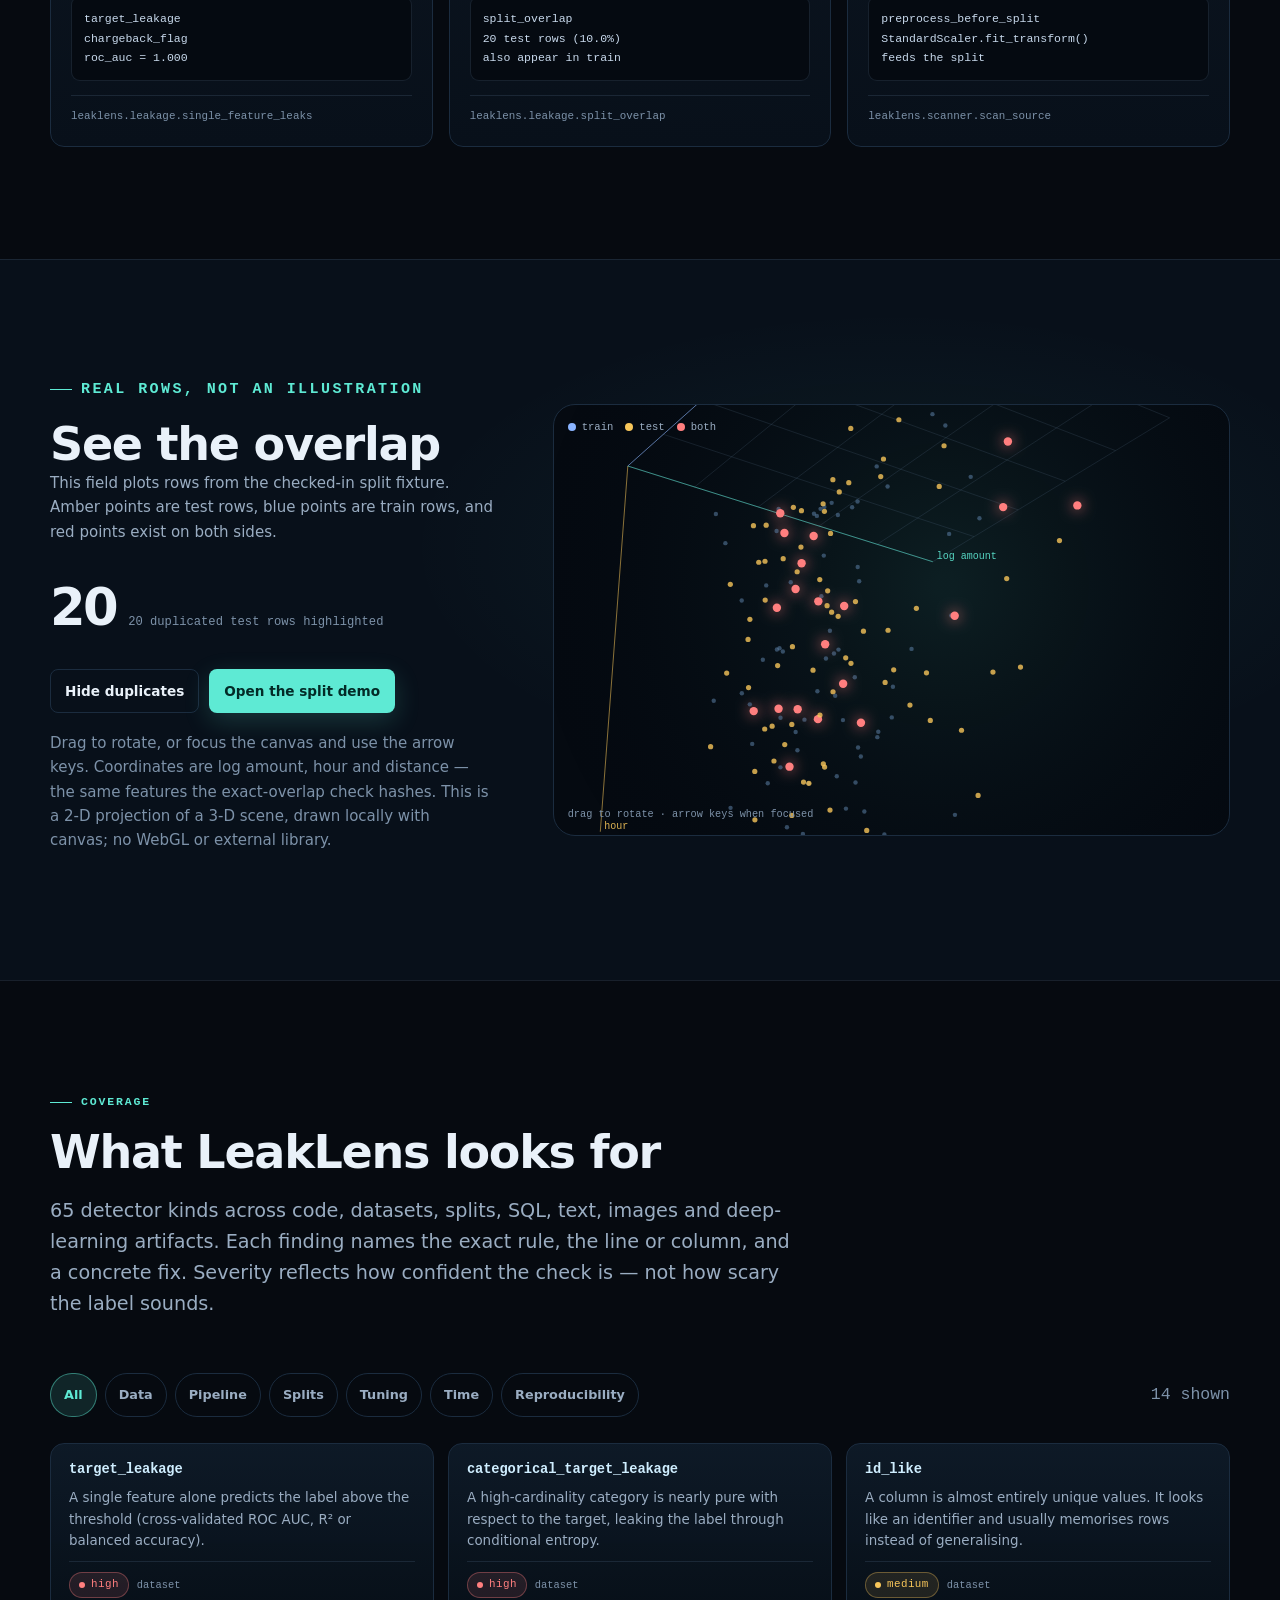
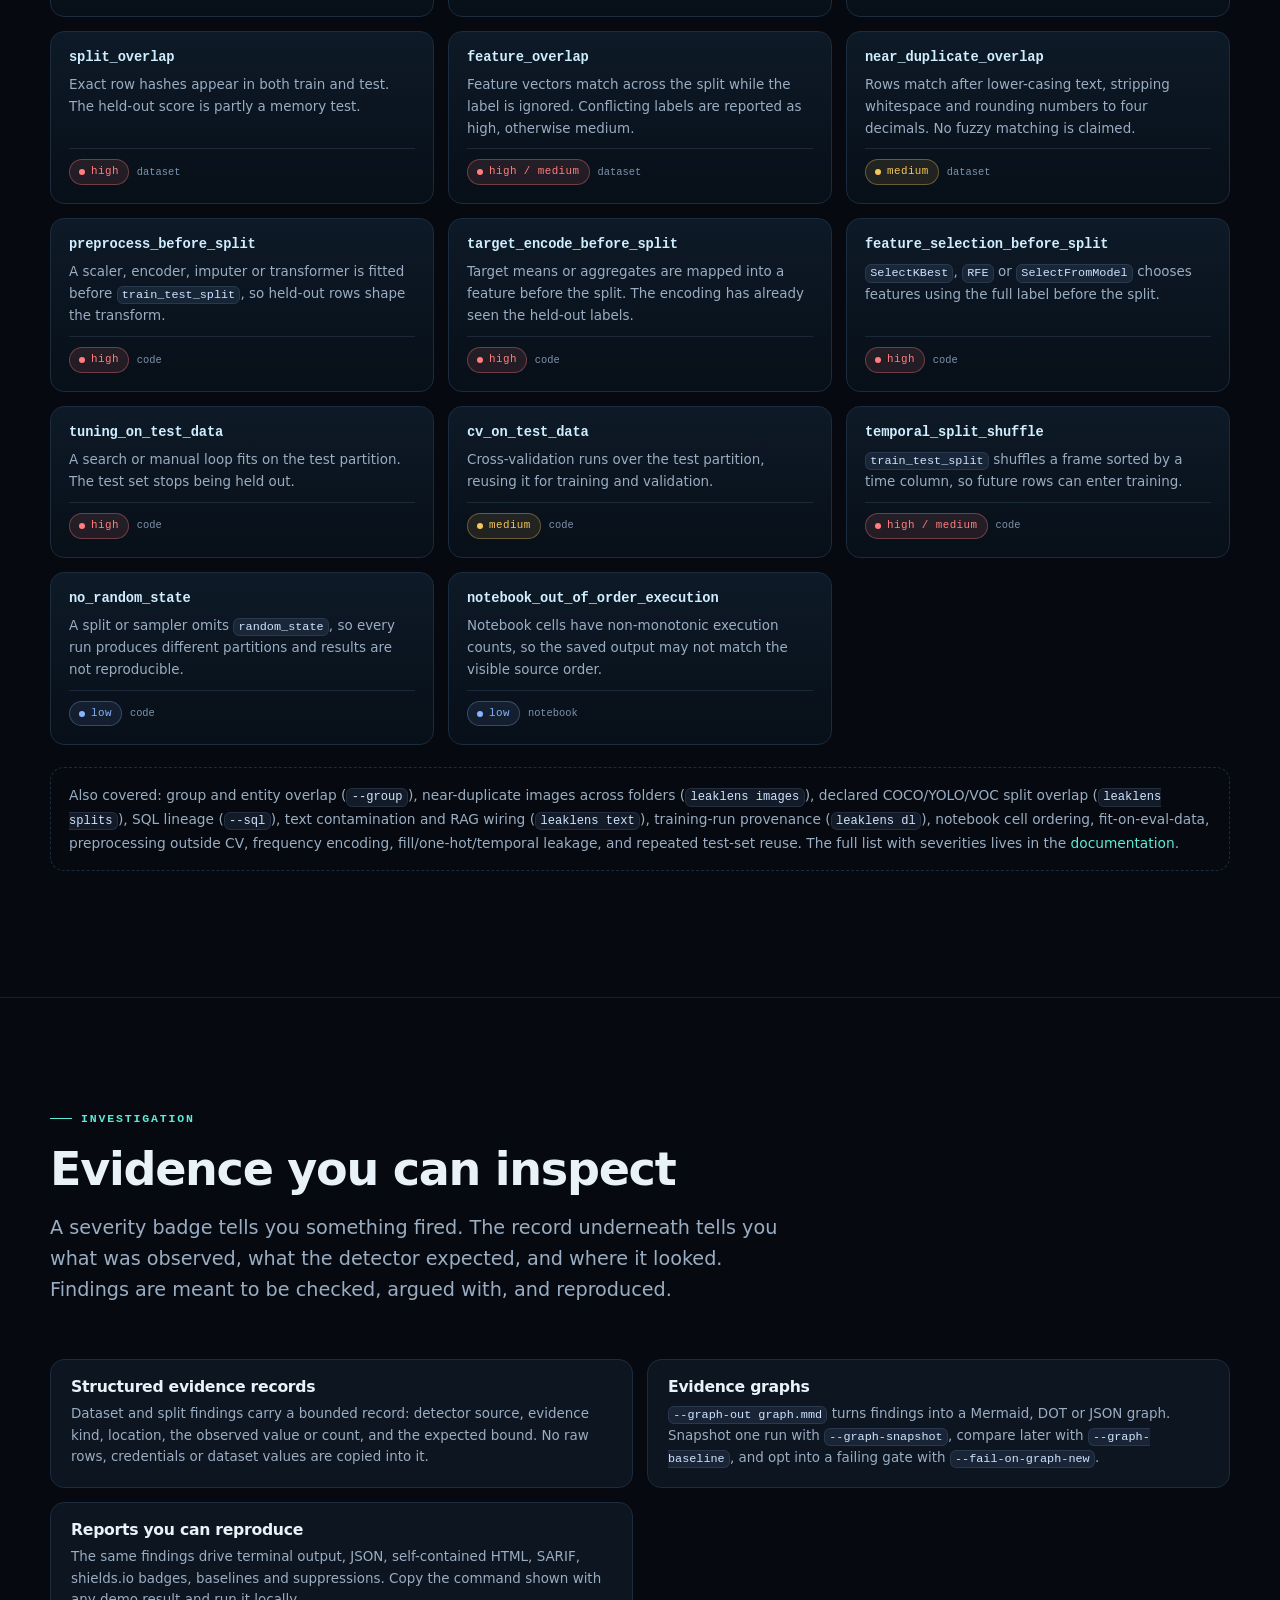
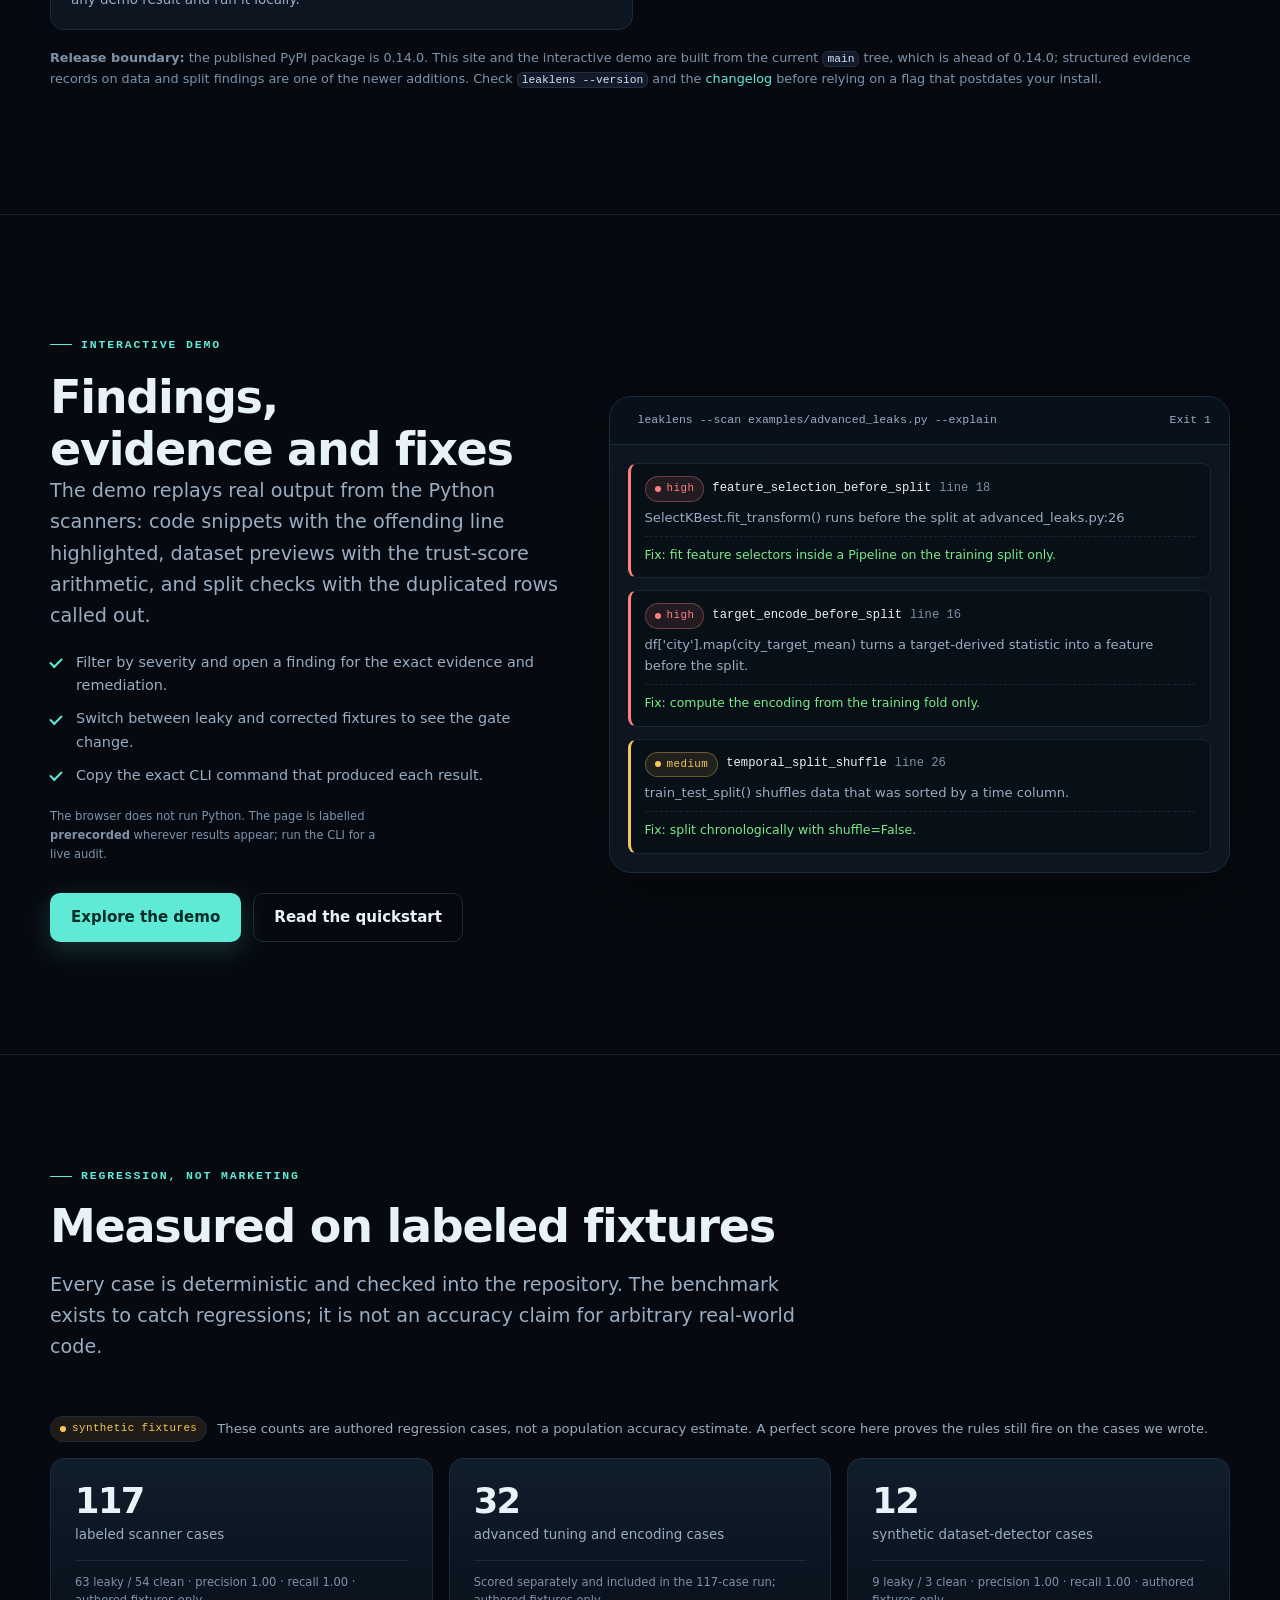
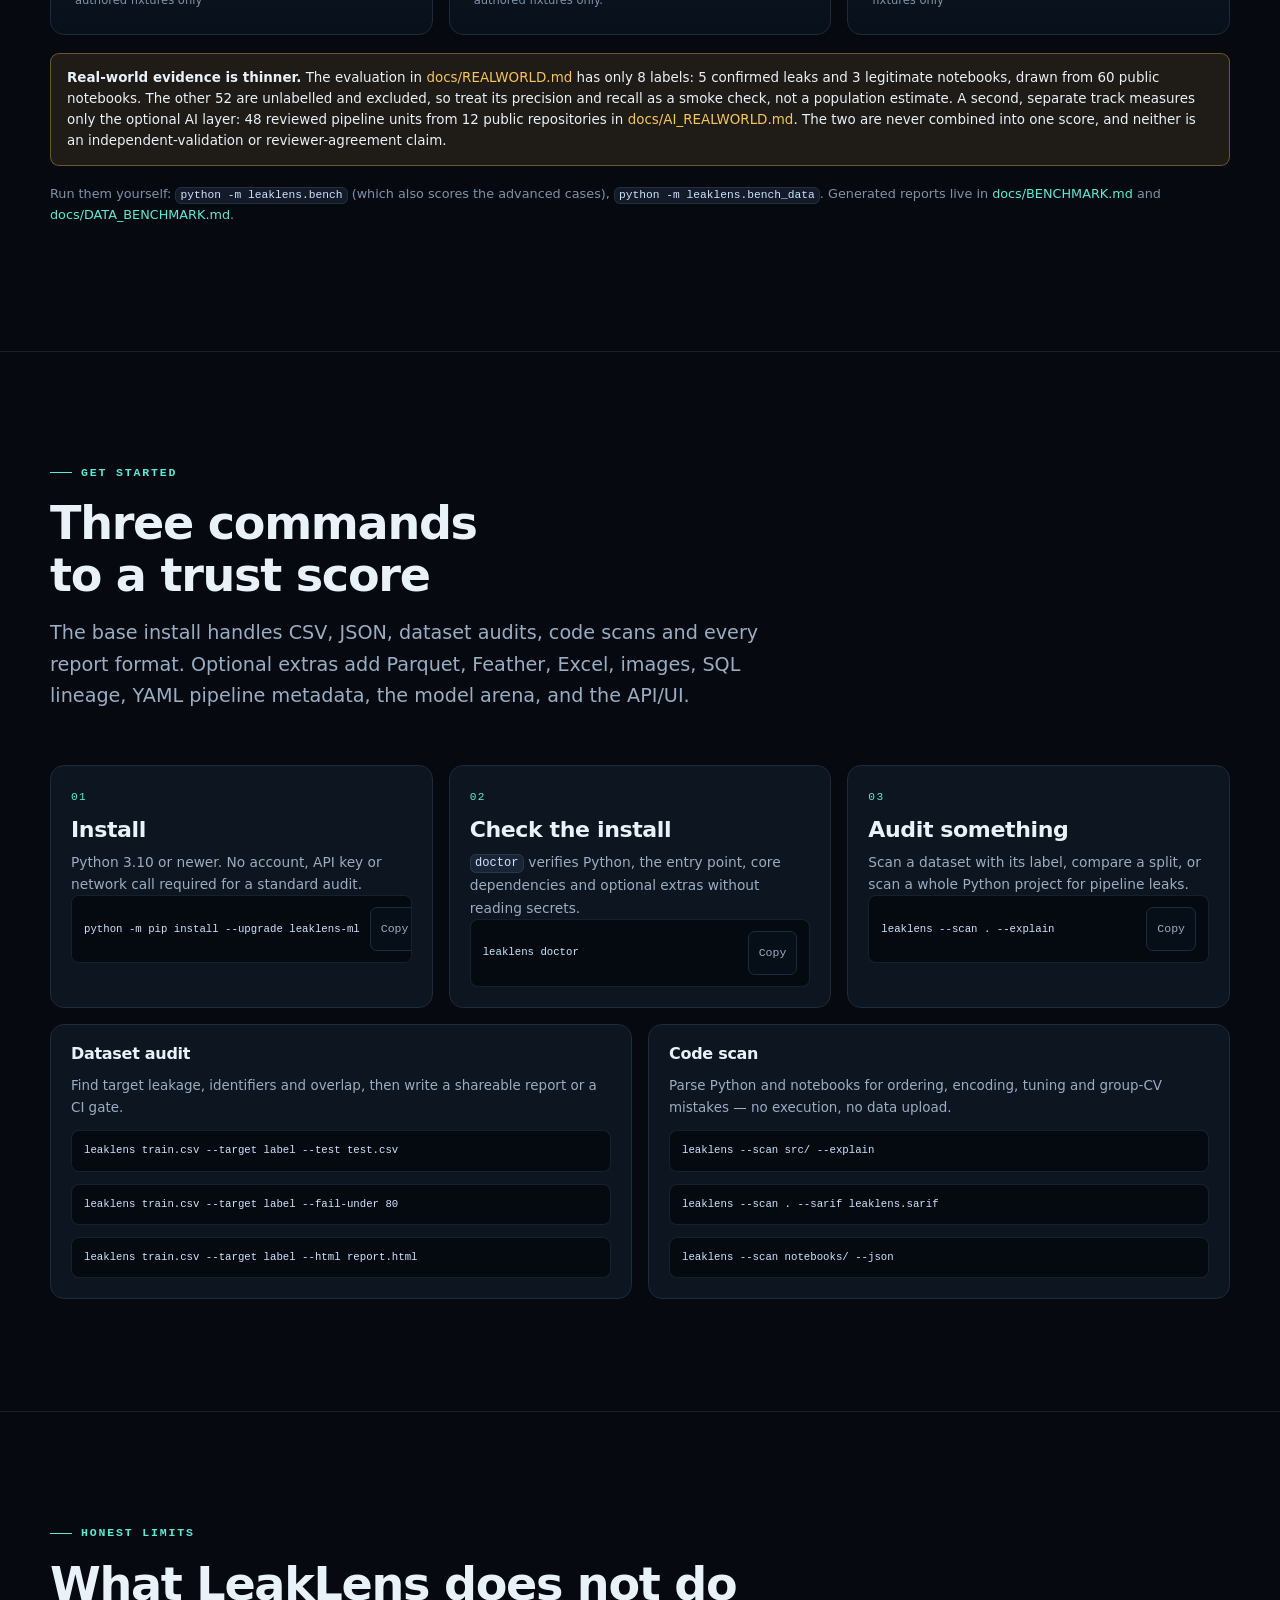
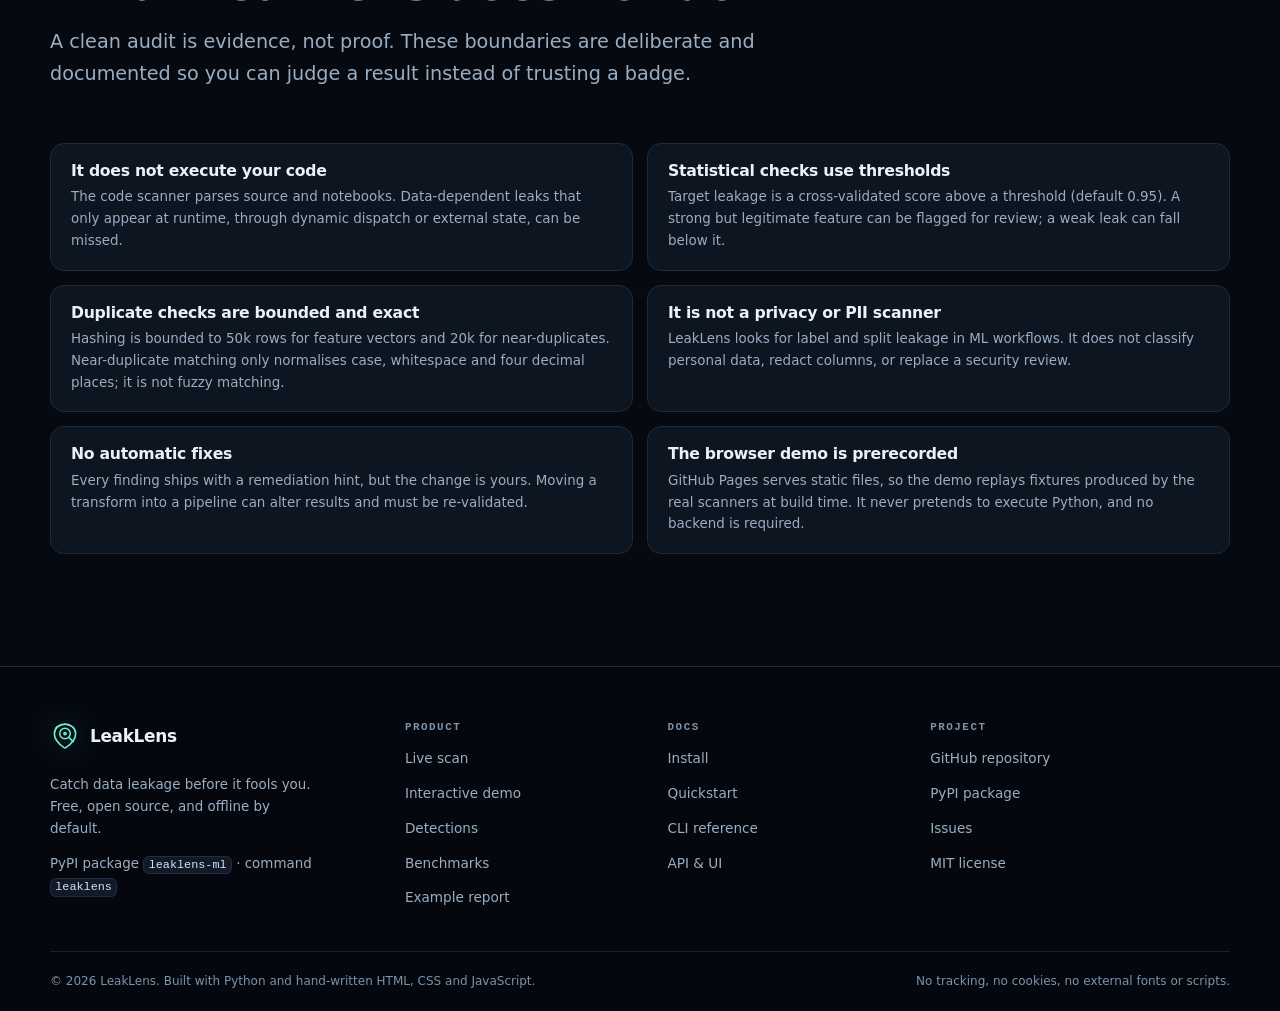
==== commit 6df82f10: "Tighten evidence and drift wording Do not imply every finding carries a structured evidence record, " ====
--- a/docs/index.html
+++ b/docs/index.html
@@ -10,7 +10,7 @@
 <meta property="og:type" content="website">
 <meta property="og:site_name" content="LeakLens">
 <meta property="og:title" content="LeakLens — catch data leakage before it fools you">
-<meta property="og:description" content="Audit ML code, datasets, SQL, text and training runs for data leakage. Every finding carries structured evidence, a fix and a reproducible CLI command.">
+<meta property="og:description" content="Audit ML code, datasets, SQL, text and training runs for data leakage. Findings carry severity, a concrete fix and a reproducible CLI command, with structured evidence on data and split checks.">
 <meta property="og:url" content="https://eyadstein.github.io/leaklens/">
 <meta name="twitter:card" content="summary">
 <link rel="icon" href="assets/favicon.svg" type="image/svg+xml">
@@ -313,7 +313,7 @@
     <div class="shell demo-preview">
       <div>
         <p class="eyebrow">Interactive demo</p>
-        <h2 id="demo-title">Every finding, with its evidence</h2>
+        <h2 id="demo-title">Findings, evidence and fixes</h2>
         <p class="lead">The demo replays real output from the Python scanners: code snippets with the offending line highlighted, dataset previews with the trust-score arithmetic, and split checks with the duplicated rows called out.</p>
         <ul class="check-list">
           <li>Filter by severity and open a finding for the exact evidence and remediation.</li>
